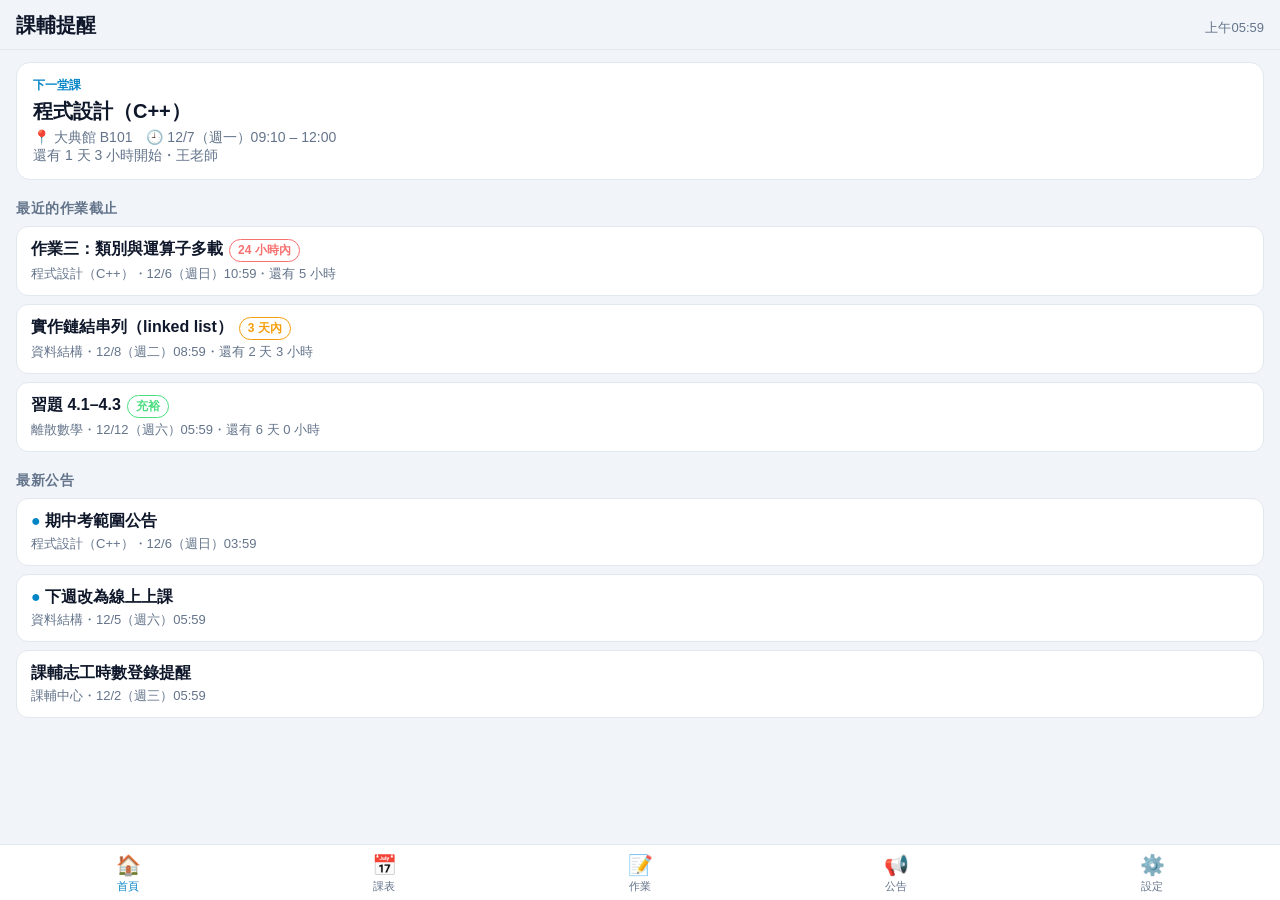
==== index.html @ 04479da1 "Add files via upload" ====
<!doctype html>
<html lang="zh-TW">
<head>
<meta charset="utf-8">
<meta name="viewport" content="width=device-width, initial-scale=1, viewport-fit=cover">
<title>課輔提醒</title>
<link rel="manifest" href="manifest.webmanifest">
<meta name="theme-color" content="#0f172a">
<meta name="apple-mobile-web-app-capable" content="yes">
<meta name="mobile-web-app-capable" content="yes">
<meta name="apple-mobile-web-app-status-bar-style" content="black-translucent">
<meta name="apple-mobile-web-app-title" content="課輔提醒">
<link rel="apple-touch-icon" href="icons/icon-192.png">
<link rel="stylesheet" href="style.css">
</head>
<body>
<header>
  <h1>課輔提醒</h1>
  <span id="clock" aria-live="off"></span>
</header>

<main>
  <section id="view-home" class="view active">
    <div class="card next-class" id="nextClass"></div>
    <h2>最近的作業截止</h2>
    <ul class="list" id="homeDeadlines"></ul>
    <h2>最新公告</h2>
    <ul class="list" id="homeNotices"></ul>
  </section>

  <section id="view-schedule" class="view">
    <h2>本週課表</h2>
    <div id="schedule"></div>
  </section>

  <section id="view-tasks" class="view">
    <h2>作業</h2>
    <ul class="list" id="tasks"></ul>
  </section>

  <section id="view-notices" class="view">
    <h2>公告</h2>
    <ul class="list" id="notices"></ul>
  </section>

  <section id="view-settings" class="view">
    <h2>通知設定</h2>
    <div class="card">
      <p id="notifStatus" class="muted"></p>
      <button id="btnNotif" class="btn">開啟通知</button>
      <button id="btnTest" class="btn secondary">傳送測試通知</button>
    </div>
    <h2>作業提前提醒</h2>
    <div class="card">
      <label class="row"><input type="checkbox" data-lead="1440" checked> 截止前 1 天</label>
      <label class="row"><input type="checkbox" data-lead="180" checked> 截止前 3 小時</label>
      <label class="row"><input type="checkbox" data-lead="60"> 截止前 1 小時</label>
      <label class="row">上課前提醒（分鐘）
        <input type="number" id="classLead" min="5" max="120" value="30">
      </label>
    </div>
    <h2>資料來源</h2>
    <div class="card">
      <p class="muted">目前使用示範資料。串接後端後，會由後端定時從課輔系統取得最新資料。</p>
      <p class="muted" id="dataSource"></p>
    </div>
    <div class="card hint" id="iosHint" hidden>
      iPhone 提示：請先點 Safari 的「分享」→「加入主畫面」，從主畫面圖示開啟後才能收到通知（需要 iOS 16.4 以上）。
    </div>
  </section>
</main>

<nav>
  <button data-view="home" class="active"><span>🏠</span>首頁</button>
  <button data-view="schedule"><span>📅</span>課表</button>
  <button data-view="tasks"><span>📝</span>作業</button>
  <button data-view="notices"><span>📢</span>公告</button>
  <button data-view="settings"><span>⚙️</span>設定</button>
</nav>

<script src="data.js"></script>
<script src="app.js"></script>
</body>
</html>
---- style.css ----
:root{
  --bg:#0f172a; --card:#1e293b; --line:#334155; --text:#f1f5f9; --muted:#94a3b8;
  --accent:#38bdf8; --warn:#f59e0b; --danger:#f87171; --ok:#4ade80;
}
@media (prefers-color-scheme: light){
  :root{ --bg:#f1f5f9; --card:#ffffff; --line:#e2e8f0; --text:#0f172a; --muted:#64748b; --accent:#0284c7; }
}
*{box-sizing:border-box;-webkit-tap-highlight-color:transparent}
html,body{margin:0;background:var(--bg);color:var(--text);
  font-family:-apple-system,BlinkMacSystemFont,"PingFang TC","Noto Sans TC",sans-serif;}
header{position:sticky;top:0;z-index:5;display:flex;justify-content:space-between;align-items:baseline;
  padding:calc(env(safe-area-inset-top) + 12px) 16px 10px;background:var(--bg);border-bottom:1px solid var(--line)}
h1{font-size:20px;margin:0}
#clock{font-size:13px;color:var(--muted)}
main{padding:12px 16px calc(84px + env(safe-area-inset-bottom))}
h2{font-size:14px;color:var(--muted);margin:20px 0 8px;font-weight:600;letter-spacing:.04em}
.view{display:none}.view.active{display:block}
.card{background:var(--card);border:1px solid var(--line);border-radius:14px;padding:14px 16px;margin-bottom:10px}
.next-class .label{font-size:12px;color:var(--accent);font-weight:600}
.next-class .name{font-size:20px;font-weight:700;margin:4px 0}
.next-class .meta{color:var(--muted);font-size:14px}
.list{list-style:none;margin:0;padding:0}
.list li{background:var(--card);border:1px solid var(--line);border-radius:12px;padding:12px 14px;margin-bottom:8px}
.list .title{font-weight:600}
.list .sub{font-size:13px;color:var(--muted);margin-top:3px}
.tag{display:inline-block;font-size:12px;padding:2px 8px;border-radius:999px;margin-left:6px;border:1px solid currentColor}
.tag.urgent{color:var(--danger)}.tag.soon{color:var(--warn)}.tag.ok{color:var(--ok)}.tag.done{color:var(--muted)}
.day{margin-bottom:12px}
.day h3{font-size:15px;margin:0 0 6px}
.day.today h3{color:var(--accent)}
.slot{display:flex;gap:10px;background:var(--card);border:1px solid var(--line);border-radius:12px;padding:10px 12px;margin-bottom:6px}
.slot .time{min-width:84px;font-size:13px;color:var(--muted)}
.slot .room{font-size:13px;color:var(--muted)}
.notice.unread .title::before{content:"● ";color:var(--accent)}
.row{display:flex;justify-content:space-between;align-items:center;padding:8px 0;border-bottom:1px solid var(--line)}
.row:last-child{border-bottom:none}
.row input[type=number]{width:70px;padding:6px;border-radius:8px;border:1px solid var(--line);background:var(--bg);color:var(--text)}
.btn{appearance:none;border:0;background:var(--accent);color:#04202e;font-weight:700;border-radius:10px;
  padding:10px 16px;margin:6px 8px 0 0;font-size:15px}
.btn.secondary{background:transparent;color:var(--accent);border:1px solid var(--accent)}
.muted{color:var(--muted);font-size:14px;margin:0 0 6px}
.hint{border-color:var(--warn);font-size:14px}
nav{position:fixed;left:0;right:0;bottom:0;display:flex;background:var(--card);border-top:1px solid var(--line);
  padding-bottom:env(safe-area-inset-bottom)}
nav button{flex:1;background:none;border:0;color:var(--muted);padding:8px 0 6px;font-size:11px;display:flex;flex-direction:column;align-items:center;gap:2px}
nav button span{font-size:20px}
nav button.active{color:var(--accent)}
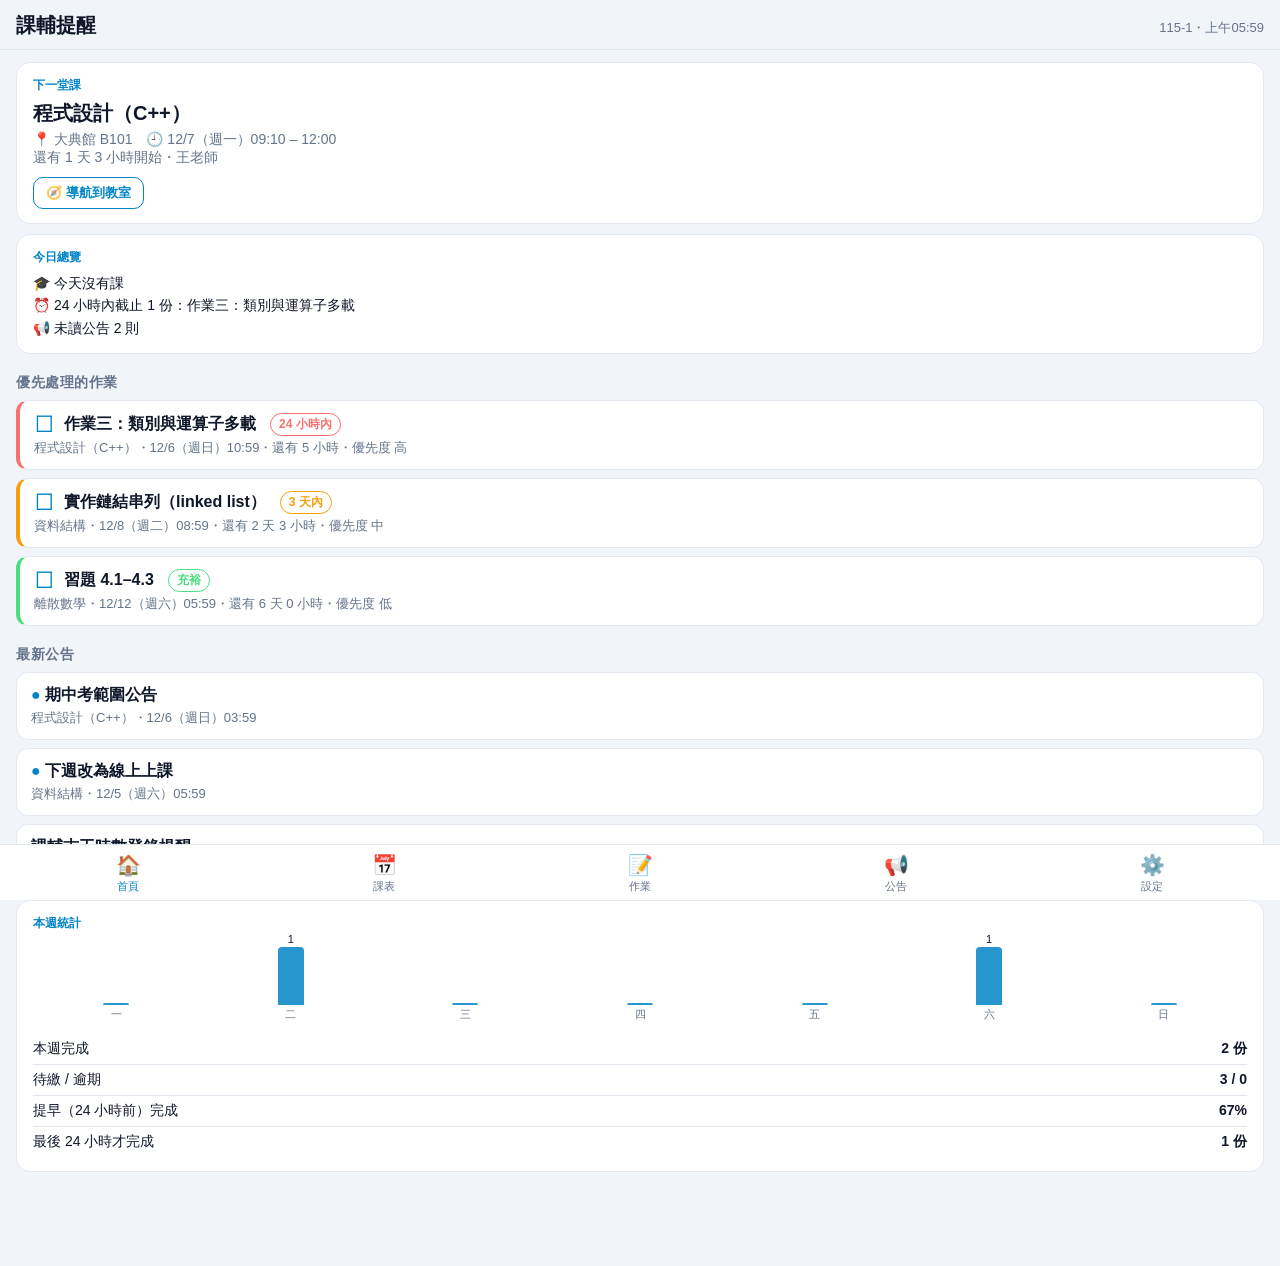
==== commit d336a0d0: "Add files via upload" ====
--- a/index.html
+++ b/index.html
@@ -22,10 +22,12 @@
 <main>
   <section id="view-home" class="view active">
     <div class="card next-class" id="nextClass"></div>
-    <h2>最近的作業截止</h2>
+    <div class="card" id="brief"></div>
+    <h2>優先處理的作業</h2>
     <ul class="list" id="homeDeadlines"></ul>
     <h2>最新公告</h2>
     <ul class="list" id="homeNotices"></ul>
+    <div class="card" id="stats"></div>
   </section>
 
   <section id="view-schedule" class="view">
@@ -35,6 +37,10 @@
 
   <section id="view-tasks" class="view">
     <h2>作業</h2>
+    <div class="seg" id="sortSeg">
+      <button data-sort="prio">依優先度</button>
+      <button data-sort="time">依截止時間</button>
+    </div>
     <ul class="list" id="tasks"></ul>
   </section>
 
@@ -59,10 +65,29 @@
         <input type="number" id="classLead" min="5" max="120" value="30">
       </label>
     </div>
+    <h2>每日總覽</h2>
+    <div class="card">
+      <label class="row"><span>每天早上推送今日課程與截止作業</span><input type="checkbox" id="briefOn" checked></label>
+      <label class="row">推送時間
+        <input type="time" id="briefTime" value="07:30">
+      </label>
+      <button id="btnBrief" class="btn secondary">傳送今日總覽範例</button>
+    </div>
+    <h2>學期</h2>
+    <div class="card">
+      <label class="row">顯示學期
+        <select id="semesterSel"></select>
+      </label>
+      <p class="muted">預設自動使用目前學期，舊學期的課表、作業與公告不會顯示，也不會發提醒。</p>
+    </div>
     <h2>資料來源</h2>
     <div class="card">
       <p class="muted">目前使用示範資料。串接後端後，會由後端定時從課輔系統取得最新資料。</p>
       <p class="muted" id="dataSource"></p>
+    </div>
+    <div class="card">
+      <p class="muted">完成、進度、重要標記與備註只存在這支手機上。</p>
+      <button id="btnReset" class="btn secondary">重設本機資料</button>
     </div>
     <div class="card hint" id="iosHint" hidden>
       iPhone 提示：請先點 Safari 的「分享」→「加入主畫面」，從主畫面圖示開啟後才能收到通知（需要 iOS 16.4 以上）。
--- a/style.css
+++ b/style.css
@@ -45,3 +45,36 @@
 nav button{flex:1;background:none;border:0;color:var(--muted);padding:8px 0 6px;font-size:11px;display:flex;flex-direction:column;align-items:center;gap:2px}
 nav button span{font-size:20px}
 nav button.active{color:var(--accent)}
+.row select{padding:6px;border-radius:8px;border:1px solid var(--line);background:var(--bg);color:var(--text);max-width:55%}
+
+.btn.small{padding:6px 12px;font-size:13px;margin-top:10px;display:inline-block;text-decoration:none}
+.label{font-size:12px;color:var(--accent);font-weight:600;margin-bottom:6px}
+.brief-line{font-size:14px;line-height:1.6}
+.seg{display:flex;gap:6px;margin-bottom:10px}
+.seg button{flex:1;padding:8px;border-radius:10px;border:1px solid var(--line);background:var(--card);color:var(--muted);font-size:14px}
+.seg button.on{color:var(--accent);border-color:var(--accent);font-weight:600}
+.task{border-left:4px solid var(--line)!important}
+.task.lv-high{border-left-color:var(--danger)!important}
+.task.lv-mid{border-left-color:var(--warn)!important}
+.task.lv-low{border-left-color:var(--ok)!important}
+.task.lv-done{opacity:.6}
+.task.flash{animation:flash 1.6s ease 2}
+@keyframes flash{50%{background:var(--line)}}
+.task .title{display:flex;align-items:center;gap:8px;flex-wrap:wrap}
+.chk{appearance:none;background:none;border:0;font-size:22px;color:var(--accent);padding:0;line-height:1}
+.chk:disabled{color:var(--muted)}
+.bar{height:6px;border-radius:999px;background:var(--line);margin-top:10px;overflow:hidden}
+.bar i{display:block;height:100%;background:var(--accent);transition:width .25s}
+.chips{display:flex;flex-wrap:wrap;gap:6px;margin-top:8px}
+.chip{border:1px solid var(--line);background:none;color:var(--muted);border-radius:999px;padding:4px 10px;font-size:12px}
+.chip.on{color:var(--accent);border-color:var(--accent)}
+.actions{display:flex;flex-wrap:wrap;gap:8px;margin-top:8px}
+.actions button{background:none;border:1px solid var(--line);color:var(--text);border-radius:8px;padding:5px 10px;font-size:12px}
+.note{font-size:13px;margin-top:8px;color:var(--muted)}
+.chart{display:flex;align-items:flex-end;gap:8px;height:84px;margin:6px 0 12px}
+.chart .col{flex:1;display:flex;flex-direction:column;align-items:center;justify-content:flex-end;gap:2px;font-size:11px;color:var(--muted)}
+.chart .col i{width:100%;max-width:26px;background:var(--accent);border-radius:4px 4px 0 0;opacity:.85}
+.chart .col em{font-style:normal;color:var(--text);min-height:12px}
+.stat-row{display:flex;justify-content:space-between;padding:6px 0;border-bottom:1px solid var(--line);font-size:14px}
+.stat-row:last-child{border-bottom:none}
+.row input[type=time]{padding:6px;border-radius:8px;border:1px solid var(--line);background:var(--bg);color:var(--text)}
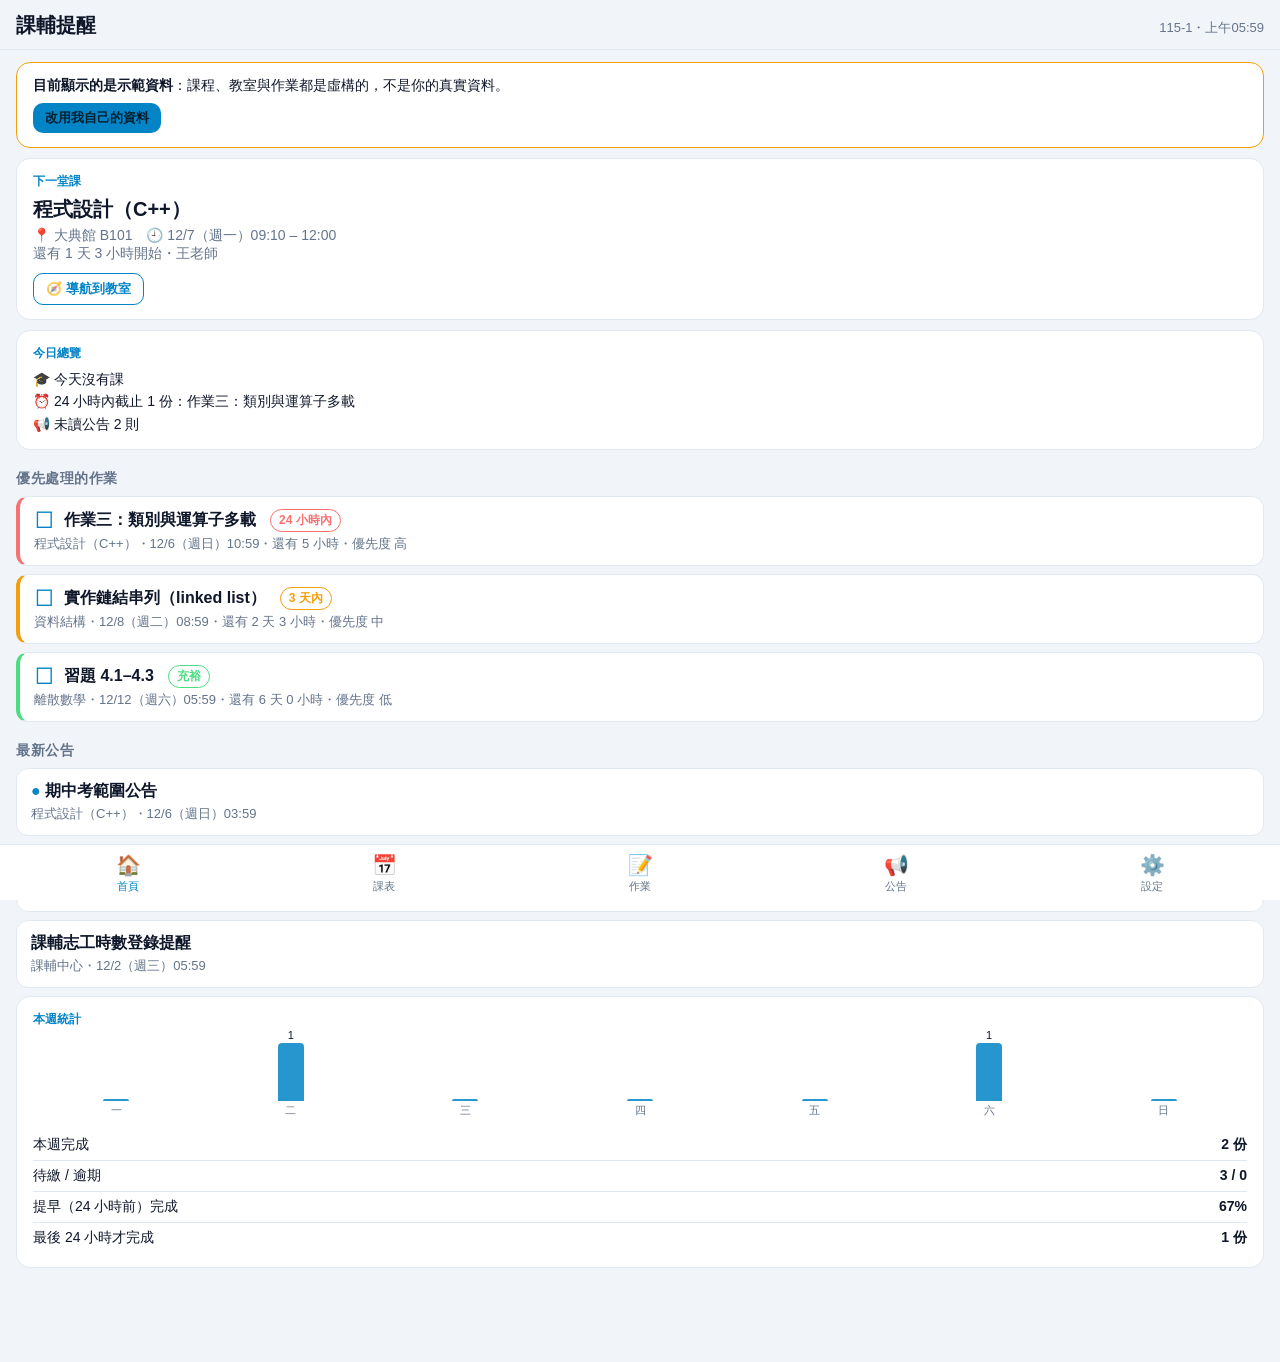
==== commit e65d4187: "Add files via upload" ====
--- a/index.html
+++ b/index.html
@@ -21,6 +21,10 @@
 
 <main>
   <section id="view-home" class="view active">
+    <div class="card hint" id="demoBanner" hidden>
+      <b>目前顯示的是示範資料</b>：課程、教室與作業都是虛構的，不是你的真實資料。
+      <div><button class="btn small" id="btnBannerMine">改用我自己的資料</button></div>
+    </div>
     <div class="card next-class" id="nextClass"></div>
     <div class="card" id="brief"></div>
     <h2>優先處理的作業</h2>
@@ -42,6 +46,45 @@
       <button data-sort="time">依截止時間</button>
     </div>
     <ul class="list" id="tasks"></ul>
+  </section>
+
+  <section id="view-mine" class="view">
+    <h2>我的資料</h2>
+    <p class="muted">在後端串接課輔系統之前，先自己輸入真實的課程與作業。資料只存在這支手機，不會上傳。新增的項目會自動歸入目前學期。</p>
+    <div class="card">
+      <label class="row"><span>顯示哪一份資料</span>
+        <select id="modeSel"><option value="mine">我的資料</option><option value="demo">示範資料（虛構）</option></select>
+      </label>
+    </div>
+    <h2>匯入資料</h2>
+    <div class="card form">
+      <p class="muted">匯入由 pccu_parser 產生的 JSON。會取代同學期的課表與公告；作業只新增、不覆蓋。</p>
+      <input type="file" id="importFile" accept=".json,application/json">
+      <textarea id="importText" rows="4" placeholder="或把 JSON 貼在這裡"></textarea>
+      <button class="btn" id="btnImport" type="button">匯入</button>
+    </div>
+    <h2>新增課程</h2>
+    <form class="card form" id="formCourse">
+      <input name="course" placeholder="課程名稱" required>
+      <select name="weekday">
+        <option value="1">週一</option><option value="2">週二</option><option value="3">週三</option>
+        <option value="4">週四</option><option value="5">週五</option><option value="6">週六</option>
+      </select>
+      <div class="two"><input name="start" type="time" required aria-label="上課時間"><input name="end" type="time" required aria-label="下課時間"></div>
+      <input name="room" placeholder="教室（例如：大典館 B101）" required>
+      <input name="teacher" placeholder="老師（選填）">
+      <button class="btn" type="submit">新增課程</button>
+    </form>
+    <h2>新增作業</h2>
+    <form class="card form" id="formTask">
+      <input name="course" placeholder="課程名稱" list="courseList" required>
+      <datalist id="courseList"></datalist>
+      <input name="title" placeholder="作業名稱" required>
+      <input name="due" type="datetime-local" required aria-label="截止時間">
+      <button class="btn" type="submit">新增作業</button>
+    </form>
+    <h2>已輸入的資料</h2>
+    <ul class="list" id="mineList"></ul>
   </section>
 
   <section id="view-notices" class="view">
@@ -82,8 +125,9 @@
     </div>
     <h2>資料來源</h2>
     <div class="card">
-      <p class="muted">目前使用示範資料。串接後端後，會由後端定時從課輔系統取得最新資料。</p>
       <p class="muted" id="dataSource"></p>
+      <p class="muted">尚未串接課輔系統。串接後端後，會由後端定時取得最新資料；在那之前可以手動輸入。</p>
+      <button class="btn secondary" id="btnMine">管理我的課程與作業</button>
     </div>
     <div class="card">
       <p class="muted">完成、進度、重要標記與備註只存在這支手機上。</p>
--- a/style.css
+++ b/style.css
@@ -78,3 +78,10 @@
 .stat-row{display:flex;justify-content:space-between;padding:6px 0;border-bottom:1px solid var(--line);font-size:14px}
 .stat-row:last-child{border-bottom:none}
 .row input[type=time]{padding:6px;border-radius:8px;border:1px solid var(--line);background:var(--bg);color:var(--text)}
+
+.form{display:flex;flex-direction:column;gap:10px}
+.form input,.form select{width:100%;padding:10px;border-radius:10px;border:1px solid var(--line);background:var(--bg);color:var(--text);font-size:16px}
+.form .two{display:flex;gap:10px}
+.form .btn{margin:0}
+#demoBanner .btn.small{margin-top:8px}
+.form textarea{width:100%;padding:10px;border-radius:10px;border:1px solid var(--line);background:var(--bg);color:var(--text);font-size:14px;font-family:ui-monospace,monospace}
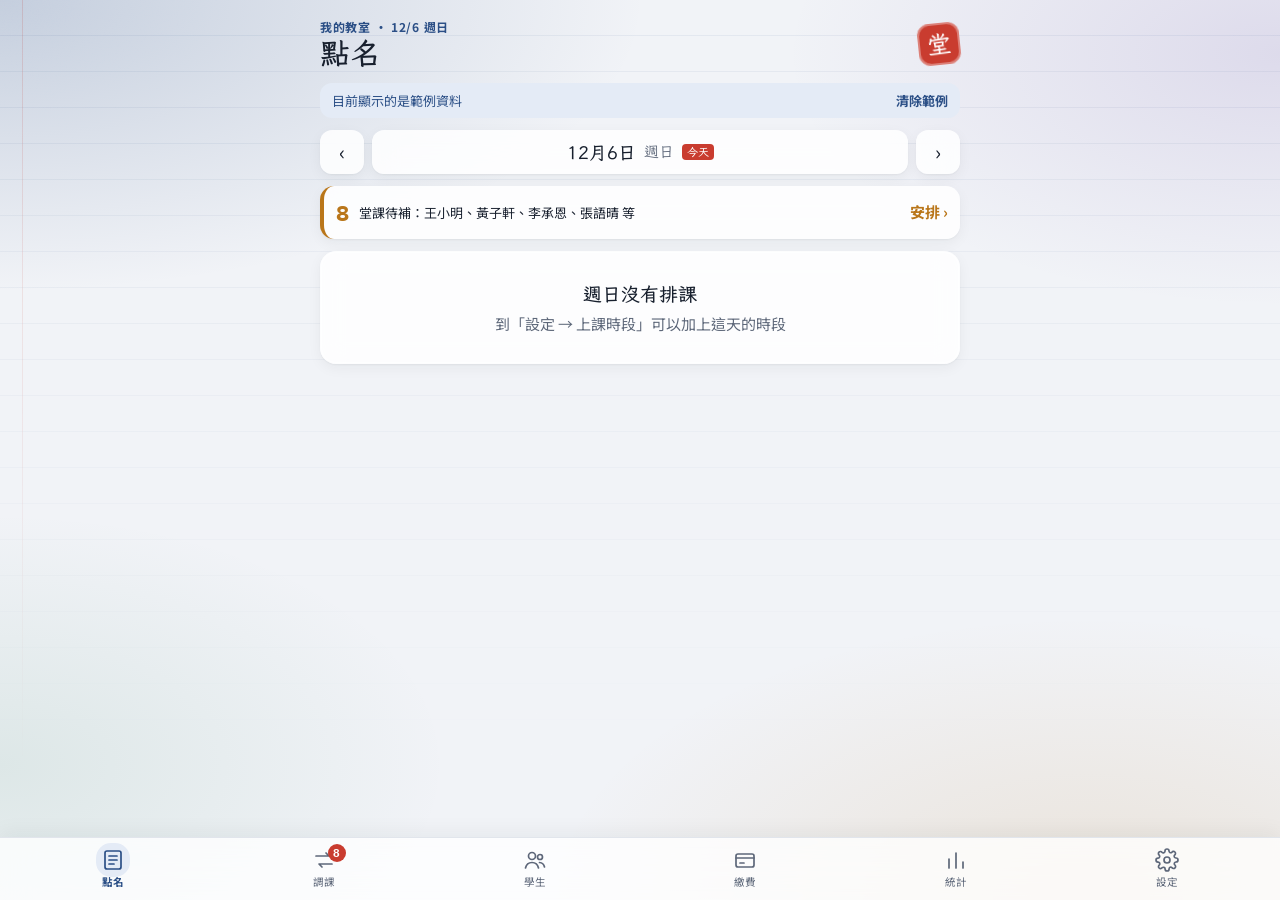
==== commit 405284cb: "Add files via upload" ====
--- a/index.html
+++ b/index.html
@@ -1,153 +1,1270 @@
 <!doctype html>
-<html lang="zh-TW">
-<head>
+<html lang="zh-Hant"><head>
 <meta charset="utf-8">
-<meta name="viewport" content="width=device-width, initial-scale=1, viewport-fit=cover">
-<title>課輔提醒</title>
-<link rel="manifest" href="manifest.webmanifest">
-<meta name="theme-color" content="#0f172a">
+<meta name="viewport" content="width=device-width,initial-scale=1,viewport-fit=cover">
 <meta name="apple-mobile-web-app-capable" content="yes">
 <meta name="mobile-web-app-capable" content="yes">
-<meta name="apple-mobile-web-app-status-bar-style" content="black-translucent">
-<meta name="apple-mobile-web-app-title" content="課輔提醒">
-<link rel="apple-touch-icon" href="icons/icon-192.png">
-<link rel="stylesheet" href="style.css">
-</head>
-<body>
-<header>
-  <h1>課輔提醒</h1>
-  <span id="clock" aria-live="off"></span>
-</header>
-
-<main>
-  <section id="view-home" class="view active">
-    <div class="card hint" id="demoBanner" hidden>
-      <b>目前顯示的是示範資料</b>：課程、教室與作業都是虛構的，不是你的真實資料。
-      <div><button class="btn small" id="btnBannerMine">改用我自己的資料</button></div>
-    </div>
-    <div class="card next-class" id="nextClass"></div>
-    <div class="card" id="brief"></div>
-    <h2>優先處理的作業</h2>
-    <ul class="list" id="homeDeadlines"></ul>
-    <h2>最新公告</h2>
-    <ul class="list" id="homeNotices"></ul>
-    <div class="card" id="stats"></div>
-  </section>
-
-  <section id="view-schedule" class="view">
-    <h2>本週課表</h2>
-    <div id="schedule"></div>
-  </section>
-
-  <section id="view-tasks" class="view">
-    <h2>作業</h2>
-    <div class="seg" id="sortSeg">
-      <button data-sort="prio">依優先度</button>
-      <button data-sort="time">依截止時間</button>
-    </div>
-    <ul class="list" id="tasks"></ul>
-  </section>
-
-  <section id="view-mine" class="view">
-    <h2>我的資料</h2>
-    <p class="muted">在後端串接課輔系統之前，先自己輸入真實的課程與作業。資料只存在這支手機，不會上傳。新增的項目會自動歸入目前學期。</p>
-    <div class="card">
-      <label class="row"><span>顯示哪一份資料</span>
-        <select id="modeSel"><option value="mine">我的資料</option><option value="demo">示範資料（虛構）</option></select>
-      </label>
-    </div>
-    <h2>匯入資料</h2>
-    <div class="card form">
-      <p class="muted">匯入由 pccu_parser 產生的 JSON。會取代同學期的課表與公告；作業只新增、不覆蓋。</p>
-      <input type="file" id="importFile" accept=".json,application/json">
-      <textarea id="importText" rows="4" placeholder="或把 JSON 貼在這裡"></textarea>
-      <button class="btn" id="btnImport" type="button">匯入</button>
-    </div>
-    <h2>新增課程</h2>
-    <form class="card form" id="formCourse">
-      <input name="course" placeholder="課程名稱" required>
-      <select name="weekday">
-        <option value="1">週一</option><option value="2">週二</option><option value="3">週三</option>
-        <option value="4">週四</option><option value="5">週五</option><option value="6">週六</option>
-      </select>
-      <div class="two"><input name="start" type="time" required aria-label="上課時間"><input name="end" type="time" required aria-label="下課時間"></div>
-      <input name="room" placeholder="教室（例如：大典館 B101）" required>
-      <input name="teacher" placeholder="老師（選填）">
-      <button class="btn" type="submit">新增課程</button>
-    </form>
-    <h2>新增作業</h2>
-    <form class="card form" id="formTask">
-      <input name="course" placeholder="課程名稱" list="courseList" required>
-      <datalist id="courseList"></datalist>
-      <input name="title" placeholder="作業名稱" required>
-      <input name="due" type="datetime-local" required aria-label="截止時間">
-      <button class="btn" type="submit">新增作業</button>
-    </form>
-    <h2>已輸入的資料</h2>
-    <ul class="list" id="mineList"></ul>
-  </section>
-
-  <section id="view-notices" class="view">
-    <h2>公告</h2>
-    <ul class="list" id="notices"></ul>
-  </section>
-
-  <section id="view-settings" class="view">
-    <h2>通知設定</h2>
-    <div class="card">
-      <p id="notifStatus" class="muted"></p>
-      <button id="btnNotif" class="btn">開啟通知</button>
-      <button id="btnTest" class="btn secondary">傳送測試通知</button>
-    </div>
-    <h2>作業提前提醒</h2>
-    <div class="card">
-      <label class="row"><input type="checkbox" data-lead="1440" checked> 截止前 1 天</label>
-      <label class="row"><input type="checkbox" data-lead="180" checked> 截止前 3 小時</label>
-      <label class="row"><input type="checkbox" data-lead="60"> 截止前 1 小時</label>
-      <label class="row">上課前提醒（分鐘）
-        <input type="number" id="classLead" min="5" max="120" value="30">
-      </label>
-    </div>
-    <h2>每日總覽</h2>
-    <div class="card">
-      <label class="row"><span>每天早上推送今日課程與截止作業</span><input type="checkbox" id="briefOn" checked></label>
-      <label class="row">推送時間
-        <input type="time" id="briefTime" value="07:30">
-      </label>
-      <button id="btnBrief" class="btn secondary">傳送今日總覽範例</button>
-    </div>
-    <h2>學期</h2>
-    <div class="card">
-      <label class="row">顯示學期
-        <select id="semesterSel"></select>
-      </label>
-      <p class="muted">預設自動使用目前學期，舊學期的課表、作業與公告不會顯示，也不會發提醒。</p>
-    </div>
-    <h2>資料來源</h2>
-    <div class="card">
-      <p class="muted" id="dataSource"></p>
-      <p class="muted">尚未串接課輔系統。串接後端後，會由後端定時取得最新資料；在那之前可以手動輸入。</p>
-      <button class="btn secondary" id="btnMine">管理我的課程與作業</button>
-    </div>
-    <div class="card">
-      <p class="muted">完成、進度、重要標記與備註只存在這支手機上。</p>
-      <button id="btnReset" class="btn secondary">重設本機資料</button>
-    </div>
-    <div class="card hint" id="iosHint" hidden>
-      iPhone 提示：請先點 Safari 的「分享」→「加入主畫面」，從主畫面圖示開啟後才能收到通知（需要 iOS 16.4 以上）。
-    </div>
-  </section>
-</main>
-
-<nav>
-  <button data-view="home" class="active"><span>🏠</span>首頁</button>
-  <button data-view="schedule"><span>📅</span>課表</button>
-  <button data-view="tasks"><span>📝</span>作業</button>
-  <button data-view="notices"><span>📢</span>公告</button>
-  <button data-view="settings"><span>⚙️</span>設定</button>
+<meta name="apple-mobile-web-app-status-bar-style" content="default">
+<meta name="apple-mobile-web-app-title" content="點名簿">
+<meta name="theme-color" content="#f4f6f9" media="(prefers-color-scheme: light)">
+<meta name="theme-color" content="#0e131b" media="(prefers-color-scheme: dark)">
+<link rel="manifest" href="manifest.webmanifest">
+<link rel="apple-touch-icon" href="icon-180.png">
+<link rel="icon" href="icon-192.png">
+<style>:root{padding-top:env(safe-area-inset-top,0px);padding-bottom:env(safe-area-inset-bottom,0px);color-scheme:light}body{margin:0;font:14px system-ui}img{max-width:100%}[hidden]{display:none!important}</style>
+</head><body>
+<title>堂數點名簿</title>
+<meta name="claude:viewport-fit-sides" content="cover">
+<link rel="preconnect" href="https://fonts.googleapis.com">
+<link rel="preconnect" href="https://fonts.gstatic.com" crossorigin>
+<link rel="stylesheet" href="https://fonts.googleapis.com/css2?family=LXGW+WenKai+TC:wght@400;700&family=Noto+Sans+TC:wght@400;500;700&family=IBM+Plex+Mono:wght@500;600&display=swap">
+<style>
+/* Layout: one-column phone ledger — sticky date header, roll rows with stamp buttons, fixed bottom tab bar */
+:root{
+  --paper:#f2f4f8; --card:#ffffff; --ink:#18202e; --ink-2:#5d6779; --line:#e1e5ec; --soft:#ebeef4;
+  --indigo:#2b4f86; --indigo-soft:#e4ebf6; --seal:#c93c2f; --amber:#b9761a; --green:#2a7d58; --violet:#6d52aa;
+  --shadow:0 1px 2px rgb(24 32 46 / .05),0 4px 14px rgb(24 32 46 / .05);
+  --f-display:"LXGW WenKai TC","Kaiti TC","STKaiti",serif;
+  --f-body:"Noto Sans TC","PingFang TC","Heiti TC",system-ui,sans-serif;
+  --f-num:"IBM Plex Mono",ui-monospace,"SF Mono",monospace;
+}
+@media (prefers-color-scheme: dark){:root:not([data-theme="light"]){
+  --paper:#0e131b; --card:#161d28; --ink:#e5e9f0; --ink-2:#97a2b3; --line:#263040; --soft:#1d2533;
+  --indigo:#86a8de; --indigo-soft:#1e2a3e; --seal:#e7594d; --amber:#e1a447; --green:#5cbf8d; --violet:#a98ee6; --shadow:0 1px 2px rgb(0 0 0 / .3); color-scheme:dark}}
+:root[data-theme="dark"]{
+  --paper:#0e131b; --card:#161d28; --ink:#e5e9f0; --ink-2:#97a2b3; --line:#263040; --soft:#1d2533;
+  --indigo:#86a8de; --indigo-soft:#1e2a3e; --seal:#e7594d; --amber:#e1a447; --green:#5cbf8d; --violet:#a98ee6; --shadow:0 1px 2px rgb(0 0 0 / .3); color-scheme:dark}
+
+*{box-sizing:border-box}
+body{background:var(--paper);color:var(--ink);font-family:var(--f-body);font-size:15px;line-height:1.5;
+  padding-left:max(16px,env(safe-area-inset-left,0px));padding-right:max(16px,env(safe-area-inset-right,0px));
+  padding-block:0 calc(88px + env(safe-area-inset-bottom,0px));-webkit-tap-highlight-color:transparent}
+body::before{content:"";position:fixed;inset:0 0 auto;height:env(safe-area-inset-top,0px);z-index:10;background:var(--paper)}
+.wrap{max-width:640px;margin:0 auto}
+button,input,select,textarea{font:inherit;color:inherit}
+button{cursor:pointer}
+:focus-visible{outline:2px solid var(--indigo);outline-offset:2px}
+.num{font-family:var(--f-num);font-variant-numeric:tabular-nums}
+
+header.top{position:sticky;top:env(safe-area-inset-top,0px);z-index:5;background:var(--paper);padding-block:14px 10px;display:flex;align-items:baseline;justify-content:space-between;gap:12px}
+header.top h1{font-family:var(--f-display);font-size:26px;margin:0;font-weight:700;letter-spacing:.02em}
+header.top .studio{font-size:12px;color:var(--ink-2);letter-spacing:.08em}
+
+.banner{background:var(--indigo-soft);color:var(--indigo);border-radius:10px;padding:8px 12px;font-size:13px;margin-bottom:12px;display:flex;justify-content:space-between;gap:8px;align-items:center}
+.banner button{background:none;border:0;color:var(--indigo);font-weight:700;padding:0;white-space:nowrap}
+
+.stack{display:flex;flex-direction:column;gap:12px}
+.card{background:var(--card);border:1px solid var(--line);border-radius:14px}
+.sec-title{font-family:var(--f-display);font-size:18px;margin:8px 0 0;font-weight:700}
+.muted{color:var(--ink-2);font-size:13px}
+.row{display:flex;gap:8px;align-items:center;flex-wrap:wrap}
+.spacer{flex:1}
+
+/* controls */
+.btn{border:1px solid var(--line);background:var(--card);border-radius:10px;padding:9px 14px;font-weight:500}
+.btn.primary{background:var(--indigo);border-color:var(--indigo);color:var(--card)}
+.btn.danger{color:var(--seal);border-color:color-mix(in srgb,var(--seal) 40%,var(--line))}
+.btn.block{width:100%}
+.btn.sm{padding:6px 10px;font-size:13px}
+.chips{display:flex;gap:6px;overflow-x:auto;padding-bottom:2px;scrollbar-width:none}
+.chip{border:1px solid var(--line);background:var(--card);border-radius:999px;padding:5px 12px;font-size:13px;white-space:nowrap}
+.chip.on{background:var(--ink);color:var(--paper);border-color:var(--ink)}
+.seg{display:inline-flex;background:var(--soft);border-radius:10px;padding:3px}
+.seg button{border:0;background:none;padding:6px 12px;border-radius:8px;font-size:13px;color:var(--ink-2)}
+.seg button.on{background:var(--card);color:var(--ink);font-weight:700;box-shadow:0 1px 2px rgb(0 0 0 / .12)}
+label.f{display:flex;flex-direction:column;gap:4px;font-size:13px;color:var(--ink-2)}
+label.f input,label.f select,label.f textarea,.inp{border:1px solid var(--line);background:var(--paper);border-radius:10px;padding:10px 12px;font-size:16px;color:var(--ink);width:100%}
+.grid2{display:grid;grid-template-columns:1fr 1fr;gap:10px}
+.check{display:flex;align-items:center;gap:8px;font-size:15px}
+.check input{width:20px;height:20px;accent-color:var(--indigo)}
+
+/* date bar */
+.datebar{display:flex;align-items:center;gap:8px}
+.datebar .nav{width:40px;height:40px;border-radius:10px;border:1px solid var(--line);background:var(--card);font-size:20px;line-height:1}
+.datebar .dlabel{flex:1;position:relative;background:var(--card);border:1px solid var(--line);border-radius:10px;height:40px;display:flex;align-items:center;justify-content:center;gap:8px;font-weight:700}
+.datebar .dlabel small{font-weight:400;color:var(--ink-2)}
+.datebar .dlabel input{position:absolute;inset:0;opacity:0;width:100%;height:100%}
+.today-tag{font-size:11px;background:var(--seal);color:var(--card);border-radius:4px;padding:0 5px;font-weight:700}
+
+.tally{display:grid;grid-template-columns:repeat(4,1fr);gap:0;padding:10px 4px}
+.tally div{text-align:center}
+.tally b{display:block;font-family:var(--f-num);font-size:20px}
+.tally span{font-size:12px;color:var(--ink-2)}
+
+/* roll rows */
+.roll{padding:2px 0}
+.roll-row{display:grid;grid-template-columns:minmax(0,1fr) auto;align-items:center;gap:8px;padding:10px 12px;border-top:1px solid var(--line)}
+.roll-row:first-child{border-top:0}
+.who{min-width:0}
+.who .nm{font-weight:700;font-size:16px;white-space:nowrap;overflow:hidden;text-overflow:ellipsis}
+.who .sub{font-size:12px;color:var(--ink-2);white-space:nowrap;overflow:hidden;text-overflow:ellipsis}
+.marks{display:flex;gap:5px}
+.mk{width:36px;height:36px;border-radius:50%;border:1.5px solid var(--line);background:var(--card);font-family:var(--f-display);font-size:16px;font-weight:700;color:var(--ink-2);transition:transform .12s}
+.mk:active{transform:scale(.9)}
+.mk.on{color:var(--card);border-color:transparent}
+.mk-present.on{background:var(--indigo);box-shadow:0 0 0 2px var(--card),0 0 0 3.5px var(--indigo)}
+.mk-leave.on{background:var(--amber)}
+.mk-absent.on{background:var(--seal)}
+.mk-extra.on{background:var(--violet)}
+.mk-makeup.on{background:var(--green)}
+@media (max-width:360px){.mk{width:33px;height:33px;font-size:15px}.marks{gap:4px}}
+
+.bal-ok{color:var(--green)} .bal-low{color:var(--amber)} .bal-neg{color:var(--seal)}
+.pill{display:inline-block;font-size:12px;border-radius:999px;padding:1px 9px;font-weight:700;white-space:nowrap}
+.pill.paid{background:color-mix(in srgb,var(--green) 15%,transparent);color:var(--green)}
+.pill.unpaid{background:color-mix(in srgb,var(--seal) 14%,transparent);color:var(--seal)}
+.pill.plan{background:var(--soft);color:var(--ink-2);font-weight:500}
+.st{display:inline-flex;width:22px;height:22px;border-radius:50%;align-items:center;justify-content:center;font-family:var(--f-display);font-size:13px;font-weight:700;color:var(--card)}
+.st-present{background:var(--indigo)} .st-leave{background:var(--amber)} .st-absent{background:var(--seal)} .st-extra{background:var(--violet)} .st-makeup{background:var(--green)}
+
+/* list items */
+.li{display:flex;align-items:center;gap:10px;padding:12px;border-top:1px solid var(--line);width:100%;background:none;border-left:0;border-right:0;border-bottom:0;text-align:left}
+.li:first-child{border-top:0}
+.li .main{flex:1;min-width:0}
+.li .t{font-weight:700;white-space:nowrap;overflow:hidden;text-overflow:ellipsis}
+.li .s{font-size:12px;color:var(--ink-2)}
+.li .r{text-align:right;flex-shrink:0}
+.big{font-family:var(--f-num);font-size:18px;font-weight:600}
+.unit{font-size:12px;color:var(--ink-2);margin-left:2px;font-family:var(--f-body)}
+
+.kpis{display:grid;grid-template-columns:repeat(3,1fr);gap:8px}
+.kpi{background:var(--card);border:1px solid var(--line);border-radius:12px;padding:10px 12px;min-width:0}
+.kpi span{font-size:12px;color:var(--ink-2);display:block}
+.kpi b{font-family:var(--f-num);font-size:17px;display:block;white-space:nowrap;overflow:hidden;text-overflow:ellipsis}
+@media (max-width:380px){.kpi b{font-size:15px}}
+
+.tbl-wrap{overflow-x:auto}
+table.tbl{width:100%;border-collapse:collapse;font-size:14px}
+.tbl th{font-size:12px;font-weight:500;color:var(--ink-2);text-align:center;padding:8px 6px;border-bottom:1px solid var(--line);white-space:nowrap}
+.tbl th:first-child,.tbl td:first-child{text-align:left;padding-left:12px}
+.tbl td{text-align:center;padding:9px 6px;border-bottom:1px solid var(--line);font-family:var(--f-num);font-variant-numeric:tabular-nums;white-space:nowrap}
+.tbl td:first-child{font-family:var(--f-body);font-weight:700}
+.tbl tr:last-child td{border-bottom:0}
+.leave-dates{font-size:12px;color:var(--ink-2);font-family:var(--f-num);padding:0 12px 10px;line-height:1.7}
+
+.chart{display:grid;grid-template-columns:repeat(6,1fr);gap:8px;align-items:end;height:150px;padding:16px 12px 8px}
+.bar{display:flex;flex-direction:column;align-items:center;justify-content:flex-end;height:100%;gap:4px;min-width:0}
+.bar i{display:block;width:100%;max-width:34px;background:var(--indigo);border-radius:6px 6px 2px 2px;min-height:2px}
+.bar.cur i{background:var(--seal)}
+.bar em{font-style:normal;font-size:11px;font-family:var(--f-num);color:var(--ink-2)}
+.bar span{font-size:12px;color:var(--ink-2)}
+
+.empty{padding:28px 16px;text-align:center;color:var(--ink-2)}
+.empty b{display:block;font-family:var(--f-display);font-size:18px;color:var(--ink);margin-bottom:4px}
+
+/* tab bar */
+nav.tabs{position:fixed;left:0;right:0;bottom:0;z-index:20;background:color-mix(in srgb,var(--card) 92%,transparent);backdrop-filter:blur(12px);-webkit-backdrop-filter:blur(12px);border-top:1px solid var(--line);
+  display:grid;grid-template-columns:repeat(6,1fr);padding-top:6px;padding-bottom:calc(6px + env(safe-area-inset-bottom,0px));padding-left:max(8px,env(safe-area-inset-left,0px));padding-right:max(8px,env(safe-area-inset-right,0px))}
+nav.tabs button{background:none;border:0;display:flex;flex-direction:column;align-items:center;gap:2px;font-size:11px;color:var(--ink-2);padding:4px 0}
+nav.tabs button svg{width:24px;height:24px;stroke:currentColor;fill:none;stroke-width:1.7;stroke-linecap:round;stroke-linejoin:round}
+nav.tabs button.on{color:var(--indigo);font-weight:700}
+
+/* sheet */
+.sheet{position:fixed;inset:0;z-index:40;background:rgb(0 0 0 / .4);display:flex;align-items:flex-end;justify-content:center}
+.sheet-panel{background:var(--card);width:100%;max-width:640px;max-height:88%;overflow-y:auto;border-radius:18px 18px 0 0;
+  padding-top:8px;padding-bottom:calc(20px + env(safe-area-inset-bottom,0px));padding-left:max(18px,env(safe-area-inset-left,0px));padding-right:max(18px,env(safe-area-inset-right,0px));animation:up .22s ease-out}
+.grab{width:40px;height:5px;border-radius:3px;background:var(--line);margin:0 auto 10px}
+.sheet h2{font-family:var(--f-display);font-size:22px;margin:0 0 12px}
+@keyframes up{from{transform:translateY(30px);opacity:.6}to{transform:none;opacity:1}}
+@media (prefers-reduced-motion:reduce){.sheet-panel{animation:none}.mk{transition:none}}
+.hint{background:var(--indigo-soft);color:var(--ink);border-radius:10px;padding:10px 12px;font-size:13px;line-height:1.6}
+.hint b{color:var(--indigo)}
+.toast{position:fixed;left:50%;bottom:calc(96px + env(safe-area-inset-bottom,0px));transform:translateX(-50%);background:var(--ink);color:var(--paper);padding:8px 16px;border-radius:999px;font-size:14px;z-index:60;white-space:nowrap}
+
+.tally.t3{grid-template-columns:repeat(3,1fr)}
+.mk2{min-width:52px;height:38px;border-radius:19px;border:1.5px solid var(--line);background:var(--card);font-family:var(--f-display);font-size:16px;font-weight:700;color:var(--ink-2);padding:0 12px;transition:transform .12s}
+.mk2:active{transform:scale(.92)}
+.mk2.yes.on{background:var(--indigo);border-color:var(--indigo);color:var(--card);box-shadow:0 0 0 2px var(--card),0 0 0 3.5px var(--indigo)}
+.mk2.no.on{background:var(--amber);border-color:var(--amber);color:var(--card)}
+.marks{gap:8px}
+.slot-row{display:grid;grid-template-columns:5.2em minmax(0,1fr) minmax(0,1fr) auto;gap:6px;align-items:center}
+.slot-row .inp{padding:9px 8px}
+@media (prefers-reduced-motion:reduce){.mk2{transition:none}}
+
+nav.tabs .ic{position:relative;display:block;width:24px;height:24px}
+.badge{position:absolute;top:-4px;right:-10px;min-width:18px;height:18px;border-radius:9px;background:var(--seal);color:var(--card);font-size:11px;font-family:var(--f-num);line-height:18px;text-align:center;padding:0 4px}
+.remind{display:flex;align-items:center;gap:10px;width:100%;text-align:left;border:1px solid color-mix(in srgb,var(--amber) 45%,var(--line));background:color-mix(in srgb,var(--amber) 10%,var(--card));border-radius:12px;padding:10px 12px}
+.remind b{font-family:var(--f-num);font-size:22px;color:var(--amber)}
+.remind span{flex:1;min-width:0;font-size:13px}
+.remind i{font-style:normal;font-weight:700;color:var(--amber);white-space:nowrap}
+.pill.mkp{background:color-mix(in srgb,var(--green) 15%,transparent);color:var(--green)}
+.opt{display:flex;justify-content:space-between;gap:10px;width:100%;padding:12px;border:1.5px solid var(--line);background:var(--card);border-radius:10px;text-align:left}
+.opt span:last-child{color:var(--ink-2);font-size:13px}
+.opt.on{border-color:var(--indigo);background:var(--indigo-soft)}
+.opt:disabled{opacity:.45}
+nav.tabs button{font-size:10.5px}
+
+.lv{display:inline-block;font-size:11px;font-weight:700;border-radius:5px;padding:0 6px;line-height:18px;vertical-align:1px;white-space:nowrap;font-family:var(--f-body)}
+.lv0{background:color-mix(in srgb,var(--amber) 16%,transparent);color:var(--amber)}
+.lv1{background:color-mix(in srgb,var(--green) 16%,transparent);color:var(--green)}
+.lv2{background:color-mix(in srgb,var(--indigo) 16%,transparent);color:var(--indigo)}
+.lv3{background:color-mix(in srgb,var(--violet) 16%,transparent);color:var(--violet)}
+.lv4{background:color-mix(in srgb,var(--seal) 14%,transparent);color:var(--seal)}
+.lv5{background:var(--soft);color:var(--ink-2)}
+.lv-grid{display:grid;grid-template-columns:repeat(auto-fit,minmax(130px,1fr));gap:8px}
+.lv-card{display:flex;align-items:baseline;gap:6px;background:var(--card);border:1.5px solid var(--line);border-radius:12px;padding:10px 12px;text-align:left}
+.lv-card b{font-size:22px;margin-left:auto}
+.lv-card small{color:var(--ink-2)}
+.lv-card.on{border-color:var(--indigo);background:var(--indigo-soft)}
+.confirm-bar{position:sticky;bottom:calc(68px + env(safe-area-inset-bottom,0px));z-index:4;display:flex;gap:8px;padding:8px;background:color-mix(in srgb,var(--paper) 90%,transparent);backdrop-filter:blur(8px);-webkit-backdrop-filter:blur(8px);border-radius:14px}
+.confirm-bar .btn{flex:1;padding:13px 10px;font-size:16px}
+.confirm-bar .btn.primary{flex:1.3;font-weight:700}
+.confirmed{display:flex;align-items:center;justify-content:space-between;gap:8px;background:color-mix(in srgb,var(--green) 12%,var(--card));color:var(--green);border-radius:12px;padding:10px 12px;font-weight:700}
+.roll.is-locked .mk2{opacity:.55}
+.roll.is-locked .mk2.on{opacity:1}
+.mk2:disabled{cursor:default}
+.ok-dot{font-style:normal;color:var(--green);font-weight:700;margin-right:3px}
+.chip.on .ok-dot{color:inherit}
+.dirty-dot{display:inline-block;width:7px;height:7px;border-radius:50%;background:var(--amber);margin-right:5px;vertical-align:1px}
+
+.cl-dot{font-style:normal;font-size:10px;background:var(--ink-2);color:var(--card);border-radius:4px;padding:0 3px;margin-right:4px}
+.credit-row{font-size:14px;background:var(--soft);border-radius:8px;padding:8px 10px}
+.report{display:flex;flex-direction:column;gap:12px;margin:12px 0}
+.rp-head{display:flex;justify-content:space-between;align-items:center;gap:12px}
+.rp-bal{text-align:center;background:var(--indigo-soft);border-radius:14px;padding:8px 14px}
+.rp-bal b{display:block;font-size:30px;line-height:1.1}
+.rp-bal span{font-size:12px;color:var(--ink-2)}
+.rp-sec{border-top:1px solid var(--line);padding-top:10px}
+.rp-sec h4{margin:0 0 6px;font-family:var(--f-display);font-size:16px}
+.rp-sec p{margin:4px 0}
+
+/* ---- polish ---- */
+body{background:linear-gradient(180deg,var(--indigo-soft) 0,var(--paper) 220px) no-repeat,var(--paper)}
+body::before{background:var(--indigo-soft)}
+header.top{background:transparent;padding-block:18px 12px;align-items:center;backdrop-filter:none}
+header.top>div{display:flex;flex-direction:column;gap:0}
+header.top h1{font-size:30px;line-height:1.15}
+header.top .studio{font-size:12px;letter-spacing:.06em;color:var(--indigo);font-weight:700}
+.seal-mark{width:42px;height:42px;border-radius:12px;background:var(--seal);color:var(--card);font-family:var(--f-display);font-size:24px;font-weight:700;display:grid;place-items:center;transform:rotate(-6deg);box-shadow:inset 0 0 0 2px color-mix(in srgb,var(--card) 35%,transparent)}
+.card{border-color:transparent;box-shadow:var(--shadow);border-radius:16px}
+.kpi{border-color:transparent;box-shadow:var(--shadow);border-radius:14px;padding:12px}
+.kpi span{font-size:11px;letter-spacing:.04em}
+.kpi b{font-size:19px;margin-top:2px}
+.sec-title{font-size:19px}
+.btn{border-radius:12px;font-weight:500;transition:transform .1s,background .15s}
+.btn:active{transform:scale(.97)}
+.btn.primary{box-shadow:0 2px 8px color-mix(in srgb,var(--indigo) 35%,transparent);font-weight:700}
+.chip{padding:7px 13px;box-shadow:var(--shadow);border-color:transparent}
+.chip.on{box-shadow:none}
+.datebar .nav,.datebar .dlabel{border-color:transparent;box-shadow:var(--shadow);height:44px;border-radius:12px}
+.datebar .nav{width:44px}
+.datebar .dlabel{font-family:var(--f-display);font-size:18px}
+.tally{padding:14px 4px}
+.tally b{font-size:24px}
+.av{flex-shrink:0;width:38px;height:38px;border-radius:50%;display:grid;place-items:center;font-family:var(--f-display);font-size:17px;font-weight:700;color:var(--card)}
+.av0{background:var(--amber)} .av1{background:var(--green)} .av2{background:var(--indigo)} .av3{background:var(--violet)} .av4{background:var(--seal)} .av5{background:var(--ink-2)}
+.roll-row{grid-template-columns:auto minmax(0,1fr) auto;gap:10px;padding:12px 14px;transition:background .2s}
+.roll-row.is-present{background:color-mix(in srgb,var(--indigo) 5%,transparent)}
+.roll-row.is-absent{background:color-mix(in srgb,var(--amber) 7%,transparent)}
+.mk2{height:40px;min-width:54px;border-radius:12px}
+.li{padding:12px 14px}
+.lv-card{border-color:transparent;box-shadow:var(--shadow);border-radius:14px;padding:12px 14px}
+.lv-card.on{box-shadow:0 0 0 2px var(--indigo)}
+.remind{border:0;box-shadow:var(--shadow);border-left:4px solid var(--amber);border-radius:14px}
+.confirm-bar{box-shadow:0 6px 24px rgb(24 32 46 / .12);background:color-mix(in srgb,var(--card) 92%,transparent)}
+nav.tabs{border-top:0;box-shadow:0 -1px 0 var(--line),0 -6px 20px rgb(24 32 46 / .05)}
+nav.tabs button .ic,nav.tabs button>svg{transition:background .15s}
+nav.tabs button.on{color:var(--indigo)}
+nav.tabs button.on>svg,nav.tabs button.on .ic{background:var(--indigo-soft);border-radius:10px;box-shadow:0 0 0 5px var(--indigo-soft)}
+.sheet-panel{border-radius:22px 22px 0 0}
+.empty b{font-size:19px}
+.inp,label.f input,label.f select,label.f textarea{border-radius:12px;background:var(--soft);border-color:transparent}
+.inp:focus,label.f input:focus,label.f select:focus{outline:2px solid var(--indigo);outline-offset:0;background:var(--card)}
+.banner{border-radius:12px}
+.rp-bal{border-radius:16px}
+@media (prefers-reduced-motion:reduce){.btn,.roll-row{transition:none}}
+
+.te-card{display:flex;align-items:center;gap:12px;width:100%;text-align:left;border:0;border-radius:16px;padding:14px 16px;background:var(--indigo);color:var(--card);box-shadow:0 4px 14px color-mix(in srgb,var(--indigo) 30%,transparent)}
+.te-card div{flex:1;min-width:0;display:flex;flex-direction:column;gap:2px}
+.te-card b{font-family:var(--f-display);font-size:18px}
+.te-card span{font-size:13px;opacity:.88}
+.te-card i{font-style:normal;font-weight:700;white-space:nowrap}
+.remind.te{border-left-color:var(--indigo)}
+.remind.te b,.remind.te i{color:var(--indigo)}
+.te-row{align-items:flex-start}
+.te-row .r .btn{margin-top:4px}
+
+/* ---- texture & feedback ---- */
+:root{--glass:color-mix(in srgb,var(--card) 84%,transparent);--grain:.07;--rule:color-mix(in srgb,var(--indigo) 7%,transparent)}
+@media (prefers-color-scheme: dark){:root:not([data-theme="light"]){--glass:color-mix(in srgb,var(--card) 80%,transparent);--grain:.09;--rule:color-mix(in srgb,var(--indigo) 9%,transparent)}}
+:root[data-theme="dark"]{--glass:color-mix(in srgb,var(--card) 80%,transparent);--grain:.09;--rule:color-mix(in srgb,var(--indigo) 9%,transparent)}
+body{background:var(--paper)}
+body::before{background:color-mix(in srgb,var(--paper) 70%,transparent);backdrop-filter:blur(14px);-webkit-backdrop-filter:blur(14px)}
+.bg{position:fixed;inset:0;z-index:-1;pointer-events:none;overflow:hidden;background:
+  radial-gradient(70% 45% at 0% 0%,color-mix(in srgb,var(--indigo) 22%,transparent),transparent 72%),
+  radial-gradient(55% 40% at 100% 6%,color-mix(in srgb,var(--violet) 15%,transparent),transparent 70%),
+  radial-gradient(60% 45% at 85% 100%,color-mix(in srgb,var(--amber) 13%,transparent),transparent 70%),
+  radial-gradient(50% 40% at 0% 85%,color-mix(in srgb,var(--green) 10%,transparent),transparent 70%),var(--paper)}
+.bg::before{content:"";position:absolute;inset:0;background:repeating-linear-gradient(180deg,transparent 0 35px,var(--rule) 35px 36px),linear-gradient(90deg,transparent 0 calc(max(16px,env(safe-area-inset-left,0px)) + 6px),color-mix(in srgb,var(--seal) 16%,transparent) 0 calc(max(16px,env(safe-area-inset-left,0px)) + 7px),transparent 0);
+  -webkit-mask:linear-gradient(180deg,#000 0,rgb(0 0 0 / .55) 40%,transparent 85%);mask:linear-gradient(180deg,#000 0,rgb(0 0 0 / .55) 40%,transparent 85%)}
+.bg::after{content:"";position:absolute;inset:-50%;background-image:url("data:image/svg+xml,%3Csvg xmlns='http://www.w3.org/2000/svg' width='180' height='180'%3E%3Cfilter id='n'%3E%3CfeTurbulence type='fractalNoise' baseFrequency='.85' numOctaves='3' stitchTiles='stitch'/%3E%3CfeColorMatrix values='0 0 0 0 0  0 0 0 0 0  0 0 0 0 0  0 0 0 .55 0'/%3E%3C/filter%3E%3Crect width='100%25' height='100%25' filter='url(%23n)'/%3E%3C/svg%3E");background-size:180px;opacity:var(--grain);mix-blend-mode:overlay}
+.card,.kpi,.chip,.lv-card,.datebar .nav,.datebar .dlabel,.remind{background:var(--glass);backdrop-filter:blur(12px) saturate(1.2);-webkit-backdrop-filter:blur(12px) saturate(1.2)}
+.card,.kpi,.lv-card{box-shadow:0 0 0 1px color-mix(in srgb,var(--card) 60%,transparent) inset,var(--shadow)}
+.chip.on{background:var(--ink)}
+.lv-card.on{background:var(--indigo-soft)}
+nav.tabs{background:color-mix(in srgb,var(--card) 78%,transparent);backdrop-filter:blur(18px) saturate(1.4);-webkit-backdrop-filter:blur(18px) saturate(1.4)}
+.sheet{background:rgb(10 16 28 / .38);backdrop-filter:blur(3px);-webkit-backdrop-filter:blur(3px)}
+.sheet-panel{background:var(--card)}
+/* press */
+.has-rip{position:relative;overflow:hidden}
+.rip{position:absolute;border-radius:50%;background:currentColor;opacity:.16;transform:scale(0);animation:rip .55s ease-out forwards;pointer-events:none}
+@keyframes rip{to{transform:scale(1);opacity:0}}
+.btn,.chip,.li,.opt,.lv-card,.remind,.te-card,nav.tabs button,.datebar .nav{transition:transform .12s cubic-bezier(.3,.7,.4,1.5),background .2s,box-shadow .2s;-webkit-user-select:none;user-select:none;touch-action:manipulation}
+.btn:active,.chip:active,.opt:active,.lv-card:active,.remind:active,.te-card:active,.datebar .nav:active{transform:scale(.95)}
+.li:active{transform:scale(.985)}
+nav.tabs button:active{transform:scale(.88)}
+.mk2{transition:transform .14s cubic-bezier(.3,.7,.4,1.6),background .18s,color .18s,box-shadow .18s;touch-action:manipulation}
+.mk2:active{transform:scale(.86)}
+.mk2.pop{animation:pop .42s cubic-bezier(.2,.9,.3,1.4)}
+@keyframes pop{0%{transform:scale(.7)}55%{transform:scale(1.18)}100%{transform:scale(1)}}
+.mk2.yes.pop::after,.mk2.no.pop::after{content:"";position:absolute;inset:-4px;border-radius:15px;border:2px solid currentColor;animation:ring .5s ease-out forwards;pointer-events:none}
+.mk2{position:relative}
+.mk2.yes.pop::after{border-color:var(--indigo)}.mk2.no.pop::after{border-color:var(--amber)}
+@keyframes ring{from{opacity:.8;transform:scale(.9)}to{opacity:0;transform:scale(1.35)}}
+.stamp{position:fixed;inset:0;z-index:80;display:grid;place-items:center;pointer-events:none}
+.stamp span{font-family:var(--f-display);font-size:40px;font-weight:700;color:var(--seal);border:4px solid var(--seal);border-radius:16px;padding:10px 22px;background:color-mix(in srgb,var(--card) 70%,transparent);
+  box-shadow:inset 0 0 0 3px color-mix(in srgb,var(--card) 60%,transparent);letter-spacing:.12em;animation:stamp 1.15s cubic-bezier(.2,.9,.25,1) forwards}
+@keyframes stamp{0%{opacity:0;transform:scale(2.4) rotate(-4deg)}22%{opacity:1;transform:scale(.94) rotate(-10deg)}32%{transform:scale(1.03) rotate(-10deg)}75%{opacity:1;transform:scale(1) rotate(-10deg)}100%{opacity:0;transform:scale(1) rotate(-10deg)}}
+.toast{animation:toast .25s ease-out;box-shadow:0 8px 24px rgb(0 0 0 / .2)}
+@keyframes toast{from{opacity:0;transform:translate(-50%,8px)}to{opacity:1;transform:translate(-50%,0)}}
+.roll-row{transition:background .25s}
+@media (prefers-reduced-motion:reduce){.mk2.pop,.toast,.rip{animation:none}.btn,.chip,.li,.mk2,.opt,nav.tabs button{transition:none}}
+</style>
+
+<div class="bg" aria-hidden="true"></div>
+<div class="wrap">
+  <header class="top"><div><span class="studio" id="studio"></span><h1 id="title">點名</h1></div><span class="seal-mark" aria-hidden="true">堂</span></header>
+  <main id="main"></main>
+</div>
+<nav class="tabs" id="tabs">
+  <button data-tab="roll"><svg viewBox="0 0 24 24"><rect x="4" y="3" width="16" height="18" rx="2"/><path d="M8 8h8M8 12h8M8 16h5"/></svg>點名</button>
+  <button data-tab="makeup"><span class="ic"><svg viewBox="0 0 24 24"><path d="M4 8h13l-3-3M20 16H7l3 3"/></svg><b class="badge" id="mk-badge" hidden>0</b></span>調課</button>
+  <button data-tab="students"><svg viewBox="0 0 24 24"><circle cx="9" cy="8" r="3.5"/><path d="M2.5 20c.8-3.6 3.4-5.5 6.5-5.5s5.7 1.9 6.5 5.5"/><circle cx="17" cy="9" r="2.5"/><path d="M16.5 14.5c2.6.2 4.4 1.9 5 4.5"/></svg>學生</button>
+  <button data-tab="pay"><svg viewBox="0 0 24 24"><rect x="3" y="6" width="18" height="13" rx="2"/><path d="M3 10h18M7 15h4"/></svg>繳費</button>
+  <button data-tab="stats"><svg viewBox="0 0 24 24"><path d="M5 20V11M12 20V5M19 20v-6"/></svg>統計</button>
+  <button data-tab="settings"><svg viewBox="0 0 24 24"><circle cx="12" cy="12" r="3"/><path d="M19.4 15a1.7 1.7 0 0 0 .3 1.8l.1.1a2 2 0 1 1-2.8 2.8l-.1-.1a1.7 1.7 0 0 0-1.8-.3 1.7 1.7 0 0 0-1 1.5V21a2 2 0 1 1-4 0v-.1a1.7 1.7 0 0 0-1.1-1.5 1.7 1.7 0 0 0-1.8.3l-.1.1a2 2 0 1 1-2.8-2.8l.1-.1a1.7 1.7 0 0 0 .3-1.8 1.7 1.7 0 0 0-1.5-1H3a2 2 0 1 1 0-4h.1a1.7 1.7 0 0 0 1.5-1.1 1.7 1.7 0 0 0-.3-1.8l-.1-.1a2 2 0 1 1 2.8-2.8l.1.1a1.7 1.7 0 0 0 1.8.3H9a1.7 1.7 0 0 0 1-1.5V3a2 2 0 1 1 4 0v.1a1.7 1.7 0 0 0 1 1.5 1.7 1.7 0 0 0 1.8-.3l.1-.1a2 2 0 1 1 2.8 2.8l-.1.1a1.7 1.7 0 0 0-.3 1.8V9a1.7 1.7 0 0 0 1.5 1H21a2 2 0 1 1 0 4h-.1a1.7 1.7 0 0 0-1.5 1z"/></svg>設定</button>
 </nav>
-
-<script src="data.js"></script>
-<script src="app.js"></script>
-</body>
-</html>
+<div class="sheet" id="sheet" hidden><div class="sheet-panel"><div class="grab"></div><div id="sheet-body"></div></div></div>
+<div class="toast" id="toast" hidden></div>
+
+<script>
+(function(){
+"use strict";
+const $=s=>document.querySelector(s);
+const uid=()=>Math.random().toString(36).slice(2,10);
+const esc=s=>String(s??'').replace(/[&<>"']/g,c=>({'&':'&amp;','<':'&lt;','>':'&gt;','"':'&quot;',"'":'&#39;'}[c]));
+const pad=n=>String(n).padStart(2,'0');
+const fmt=d=>d.getFullYear()+'-'+pad(d.getMonth()+1)+'-'+pad(d.getDate());
+const parse=s=>{const[y,m,d]=s.split('-').map(Number);return new Date(y,m-1,d)};
+const today=()=>fmt(new Date());
+const addDays=(s,n)=>{const d=parse(s);d.setDate(d.getDate()+n);return fmt(d)};
+const WD='日一二三四五六';
+const wd=s=>parse(s).getDay();
+const md=s=>{const d=parse(s);return (d.getMonth()+1)+'/'+d.getDate()};
+const mdw=s=>{const d=parse(s);return (d.getMonth()+1)+'月'+d.getDate()+'日'};
+const mdwk=s=>md(s)+'（'+WD[wd(s)]+'）';
+const money=n=>'NT$'+Math.round(n).toLocaleString('en-US');
+const termEnd=(start,weeks)=>addDays(start,weeks*7-1);
+
+/* ---------- storage ---------- */
+const KEY='rollbook.v3';
+function load(){try{const t=localStorage.getItem(KEY);return t?JSON.parse(t):null}catch(e){return null}}
+function save(){try{localStorage.setItem(KEY,JSON.stringify(S))}catch(e){}}
+let S;
+
+/* ---------- 時段 ---------- */
+const slot=id=>S.slots.find(x=>x.id===id);
+const stu=id=>S.students.find(s=>s.id===id);
+const slotText=sl=>sl?`週${WD[sl.wd]} ${sl.start}`:'未排時段';
+const slotFull=sl=>{if(!sl)return '未排時段';const l=(S.levels||[]).find(x=>x.id===sl.level);return `週${WD[sl.wd]} ${sl.start}–${sl.end}${l?' '+l.name:''}${sl.name?' '+sl.name:''}`};
+const isClosed=(d,sid)=>(S.closures||[]).some(c=>c.date===d&&(!c.slotId||c.slotId===sid));
+const closureOf=(d,sid)=>(S.closures||[]).find(c=>c.date===d&&(!c.slotId||c.slotId===sid));
+const slotsSorted=()=>S.slots.slice().sort((x,y)=>((x.wd+6)%7)-((y.wd+6)%7)||x.start.localeCompare(y.start));
+// 學生在某天的固定時段（依調整生效日）
+function slotOn(s,date){let cur=null;for(const h of s.slotHist||[])if(h.from<=date&&(!cur||h.from>=cur.from))cur=h;return cur?cur.slotId:null}
+const curSlot=s=>slotOn(s,today())||((s.slotHist||[]).slice().sort((a,b)=>a.from.localeCompare(b.from)).pop()||{}).slotId;
+// 學生在區間內應上的固定課
+function sessions(s,from,to){
+  const out=[];for(let d=from;d<=to;d=addDays(d,1)){const id=slotOn(s,d),sl=id&&slot(id);if(sl&&sl.wd===wd(d)&&!isClosed(d,id))out.push({date:d,key:id})}
+  return out;
+}
+const regularOn=(date,key)=>isClosed(date,key)?[]:S.students.filter(s=>s.active&&slotOn(s,date)===key&&(slot(key)||{}).wd===wd(date));
+const rec=(sid,date,key)=>S.records.find(r=>r.sid===sid&&r.date===date&&r.key===key);
+const isRegular=(s,r)=>!r.mk&&slotOn(s,r.date)===r.key&&(slot(r.key)||{}).wd===wd(r.date);
+
+/* ---------- 班級類別 ---------- */
+const defaultLevels=()=>['塗鴉班','幼兒班','兒童班','進階班'].map((n,i)=>({id:uid(),name:n,tone:i}));
+const level=id=>(S.levels||[]).find(l=>l.id===id);
+const av=s=>{const l=level(s.level),n=s.name||'?',c=n.length>=3?n[1]:n.length===2?n[1]:n[0];return `<span class="av av${l?l.tone%6:5}" aria-hidden="true">${esc(c)}</span>`};
+const lvTag=s=>{const l=level(s.level);return l?`<span class="lv lv${l.tone%6}">${esc(l.name)}</span>`:''};
+
+/* ---------- 補課 ---------- */
+function mkStatus(m){if(m.type==='credit')return 'credited';const r=S.records.find(x=>x.mk===m.id);if(r)return r.status==='present'?'done':'failed';if(isClosed(m.date,m.slotId))return 'closed';return m.date<today()?'overdue':'scheduled'}
+const MK={scheduled:'已排定',overdue:'未點名',done:'已補',failed:'又沒來',credited:'折抵學費',closed:'遇到停課'};
+// 沒來、還沒安排（或補課又沒來）的課
+function pendingAbs(sid){
+  return S.records.filter(r=>r.status==='absent'&&!r.mk&&(!sid||r.sid===sid)&&stu(r.sid)&&stu(r.sid).active)
+   .filter(r=>!S.makeups.some(m=>m.absId===r.id&&mkStatus(m)!=='failed'))
+   .sort((a,b)=>a.date.localeCompare(b.date));
+}
+const upcomingMk=()=>S.makeups.filter(m=>['scheduled','overdue','closed'].includes(mkStatus(m))&&stu(m.sid)).sort((a,b)=>a.date.localeCompare(b.date)||(slot(a.slotId)||{start:''}).start.localeCompare((slot(b.slotId)||{start:''}).start));
+
+/* ---------- 堂數計算 ---------- */
+// 剩餘堂數 = 已購 − 有到的堂數（正課、補課、加課都算），沒來不扣
+function bal(sid,upTo,excl){
+  upTo=upTo||'9999-12-31';let c=0,u=0;
+  for(const p of S.purchases){if(p.sid!==sid||p.date>upTo)continue;if(excl&&p.termId===excl)continue;c+=+p.lessons}
+  for(const r of S.records)if(r.sid===sid&&r.date<=upTo&&r.status==='present')u++;
+  return c-u;
+}
+const termsSorted=()=>[...S.terms].sort((a,b)=>a.start.localeCompare(b.start));
+const tEnd=t=>termEnd(t.start,t.weeks);
+const termAt=d=>S.terms.find(t=>t.start<=d&&d<=tEnd(t));
+const termById=id=>S.terms.find(t=>t.id===id);
+function nextTerm(t){const ts=termsSorted();const i=ts.findIndex(x=>x.id===t.id);return i>=0?ts[i+1]:null}
+// 下一期的堂數用學生目前的時段計算
+function termLessons(s,t){const sl=slot(curSlot(s));if(!sl)return 0;let n=0;for(let d=t.start;d<=tEnd(t);d=addDays(d,1))if(wd(d)===sl.wd&&!isClosed(d,sl.id))n++;return n}
+function termStats(sid,t){
+  const s=stu(sid),end=tEnd(t),td=today();
+  const sch=sessions(s,t.start,end);
+  const c={total:sch.length,present:0,absent:0,makeup:0,extra:0,absentDates:[],makeupDates:[]};
+  for(const r of S.records){if(r.sid!==sid||r.date<t.start||r.date>end)continue;
+    if(r.mk){if(r.status==='present'){const m=S.makeups.find(x=>x.id===r.mk);if(m&&m.absId){c.makeup++;c.makeupDates.push(r.date)}else c.extra++}}
+    else if(isRegular(s,r)){if(r.status==='present')c.present++;else{c.absent++;c.absentDates.push(r.date)}}
+    else if(r.status==='present')c.extra++;}
+  c.remaining=sch.filter(x=>x.date>=td&&!rec(sid,x.date,x.key)).length;
+  c.absentDates.sort();c.makeupDates.sort();
+  return c;
+}
+function carryInto(sid,T){
+  const td=today();
+  if(T.start<=td)return bal(sid,addDays(T.start,-1),T.id);
+  let b=bal(sid,td,T.id);const cur=termAt(td);
+  if(cur&&cur.id!==T.id)b-=termStats(sid,cur).remaining;
+  // 已排定但還沒上的補課也會用掉堂數
+  b-=S.makeups.filter(m=>m.sid===sid&&m.date<T.start&&mkStatus(m)==='scheduled').length;
+  return b;
+}
+const pendBefore=(sid,T)=>pendingAbs(sid).filter(r=>r.date<T.start);
+function renewal(s,T,keep=0,adj=0){const total=termLessons(s,T),carry=carryInto(s.id,T),need=Math.max(0,total-carry+keep);
+  let closed=0;const sl=slot(curSlot(s));if(sl)for(let d=T.start;d<=tEnd(T);d=addDays(d,1))if(wd(d)===sl.wd&&isClosed(d,sl.id))closed++;
+  return {total,carry,need,closed,adj,amount:need*T.price+adj}}
+const balCls=b=>b<0?'bal-neg':b<=2?'bal-low':'bal-ok';
+
+/* ---------- 範例資料 ---------- */
+function seed(){
+  const D={settings:{studio:'我的教室',unitPrice:400},slots:[],terms:[],students:[],purchases:[],records:[],makeups:[],sample:true};
+  const mk=(w,a,b,n)=>({id:uid(),wd:w,start:a,end:b,name:n||''});
+  const s1=mk(1,'17:30','19:00'),s2=mk(1,'19:00','20:30'),s3=mk(4,'17:30','19:00'),s4=mk(4,'19:00','20:30'),s5=mk(6,'10:00','11:30');
+  const s6=mk(6,'13:30','15:00');D.slots=[s1,s2,s3,s4,s5,s6];
+  D.terms=[{id:uid(),name:'2026 夏季',start:'2026-06-01',weeks:13,price:400},{id:uid(),name:'2026 秋季',start:'2026-08-31',weeks:13,price:400},{id:uid(),name:'2026–27 冬季',start:'2026-11-30',weeks:12,price:400}];
+  D.levels=defaultLevels();const L=D.levels;
+  [[s1,1],[s2,3],[s3,1],[s4,2],[s5,0],[s6,2]].forEach(([x,i])=>x.level=L[i].id);
+  D.closures=[{id:uid(),date:'2026-10-10',slotId:null,reason:'國慶日'},{id:uid(),date:'2026-11-12',slotId:s4.id,reason:'老師請假'},{id:uid(),date:'2027-01-01',slotId:null,reason:'元旦'}];
+  const P=[['王小明',s2,'term',3],['林佳穎',s2,'term',3],['黃子軒',s1,'term',1],['陳柏翰',s4,'term',2],['張語晴',s4,'points',2],['李承恩',s3,'term',1],['吳思妤',s5,'term',0],['周品妍',s5,'term',0],['郭宇辰',s1,'points',1]];
+  D.students=P.map(([n,sl,pl,lv])=>({id:uid(),name:n,plan:pl,level:L[lv].id,phone:'',note:'',active:true,slotHist:[{from:n==='周品妍'||n==='郭宇辰'?'2026-08-31':'2026-06-01',slotId:sl.id}]}));
+  const by=n=>D.students.find(s=>s.name===n);
+  by('陳柏翰').slotHist.push({from:'2026-10-03',slotId:s6.id});
+  const S0=S;S=D;
+  const h=s=>{let x=0;for(const ch of s)x=(x*31+ch.charCodeAt(0))%9973;return x};
+  const gen=t=>{const end=tEnd(t)<today()?tEnd(t):addDays(today(),-1);
+    for(const s of D.students)for(const x of sessions(s,t.start,end))D.records.push({id:uid(),sid:s.id,date:x.date,key:x.key,status:h(s.name+x.date)%7===0?'absent':'present'})};
+  const [su,fa]=D.terms;
+  const buy=(s,t,date,paid=true)=>{const r=renewal(s,t);D.purchases.push({id:uid(),sid:s.id,date,lessons:r.need,amount:r.amount,paid,paidDate:paid?date:'',method:'轉帳',kind:'term',termId:t.id,note:r.carry?`結轉 ${r.carry} 堂`:''})};
+  D.students.forEach(s=>{if(s.slotHist[0].from>su.start){if(s.plan==='points')D.purchases.push({id:uid(),sid:s.id,date:'2026-08-29',lessons:10,amount:4000,paid:true,paidDate:'2026-08-29',method:'現金',kind:'points',note:''});return}
+    if(s.plan==='term')D.purchases.push({id:uid(),sid:s.id,date:'2026-05-28',lessons:13,amount:5200,paid:true,paidDate:'2026-05-28',method:'轉帳',kind:'term',termId:su.id,note:''});
+    else D.purchases.push({id:uid(),sid:s.id,date:'2026-05-30',lessons:10,amount:4000,paid:true,paidDate:'2026-05-30',method:'現金',kind:'points',note:''})});
+  gen(su);
+  D.students.forEach(s=>{if(s.plan==='term')buy(s,fa,'2026-08-27',s.name!=='陳柏翰')});
+  D.purchases.push({id:uid(),sid:by('張語晴').id,date:'2026-09-03',lessons:10,amount:4000,paid:true,paidDate:'2026-09-03',method:'LINE Pay',kind:'points',note:''});
+  gen(fa);
+  // 兩週前的缺課大多已經補完
+  const cut=addDays(today(),-14);
+  D.records.filter(r=>r.status==='absent'&&r.date<cut).forEach((r,i)=>{if(i%4===3)return;
+    const tgt=r.key===s5.id?s3:s5;let d=addDays(r.date,1);while(wd(d)!==tgt.wd)d=addDays(d,1);
+    const m={id:uid(),sid:r.sid,absId:r.id,date:d,slotId:tgt.id};D.makeups.push(m);D.records.push({id:uid(),sid:r.sid,date:d,key:tgt.id,status:'present',mk:m.id})});
+  // 一筆即將到來的補課
+  const p=pendingAbs().filter(r=>r.date>='2026-09-01');
+  if(p[0]){const tgt=[s3,s4,s5].find(x=>x.id!==p[0].key);let d=addDays(today(),1);while(wd(d)!==tgt.wd)d=addDays(d,1);D.makeups.push({id:uid(),sid:p[0].sid,absId:p[0].id,date:d,slotId:tgt.id})}
+  D.confirmed={};for(const r of D.records)D.confirmed[r.date+'|'+r.key]={at:parse(r.date).getTime()+20.5*3600e3};
+  S=S0;return D;
+}
+
+/* ---------- UI ---------- */
+const UI={tab:'roll',date:today(),key:null,q:'',lv:'all',payFilter:'all',termId:null,open:{},drafts:{},editing:{}};
+const TITLES={roll:'點名',makeup:'調課',students:'學生',pay:'繳費',stats:'統計',settings:'設定'};
+function render(){
+  $('#title').textContent=TITLES[UI.tab];$('#studio').textContent=(S.settings.studio?S.settings.studio+' · ':'')+md(today())+' 週'+WD[wd(today())];
+  document.querySelectorAll('#tabs button').forEach(b=>b.classList.toggle('on',b.dataset.tab===UI.tab));
+  const n=pendingAbs().length+upcomingMk().filter(m=>mkStatus(m)!=='scheduled').length;
+  const bd=$('#mk-badge');if(bd){bd.textContent=n;bd.hidden=!n}
+  const v={roll:vRoll,makeup:vMakeup,students:vStudents,pay:vPay,stats:vStats,settings:vSettings}[UI.tab];
+  $('#main').innerHTML=(S.sample?`<div class="banner"><span>目前顯示的是範例資料</span><button onclick="App.askClearSample()">清除範例</button></div>`:'')+v();
+}
+document.querySelectorAll('#tabs button').forEach(b=>b.onclick=()=>{UI.tab=b.dataset.tab;render();window.scrollTo(0,0)});
+let tt;function toast(m){if(/^已/.test(m))haptic('success');const t=$('#toast');t.textContent=m;t.hidden=false;clearTimeout(tt);tt=setTimeout(()=>t.hidden=true,1800)}
+function sheet(html){$('#sheet-body').innerHTML=html;$('#sheet').hidden=false;$('.sheet-panel').scrollTop=0}
+function closeSheet(){$('#sheet').hidden=true}
+$('#sheet').addEventListener('click',e=>{if(e.target.id==='sheet')closeSheet()});
+function confirmSheet(msg,ok,fn,danger=true){App._c=fn;
+  sheet(`<h2>確認</h2><p>${msg}</p><div class="grid2"><button class="btn" onclick="App.close()">取消</button><button class="btn ${danger?'danger':'primary'}" onclick="App._c();App.close()">${ok}</button></div>`)}
+
+/* ---------- 點名 ---------- */
+const daySlots=d=>slotsSorted().filter(x=>x.wd===wd(d));
+const sessId=(d,k)=>d+'|'+k;
+// 一個時段的點名名單：固定學生 + 補課/加課
+function rosterOf(D,K){
+  const out=regularOn(D,K).map(s=>({id:'r:'+s.id,s,tag:''}));
+  if(isClosed(D,K))return [];
+  for(const m of S.makeups)if(m.type!=='credit'&&m.date===D&&m.slotId===K&&stu(m.sid))out.push({id:'m:'+m.id,s:stu(m.sid),tag:m.absId?'補課':'加課',m});
+  for(const r of S.records)if(r.date===D&&r.key===K&&!r.mk&&!out.find(o=>o.id==='r:'+r.sid)&&stu(r.sid))out.push({id:'r:'+r.sid,s:stu(r.sid),tag:'加課'});
+  return out;
+}
+const savedRec=o=>o.m?S.records.find(x=>x.mk===o.m.id):rec(o.s.id,UI.date,UI.key);
+function draftOf(D,K){
+  const k=sessId(D,K);
+  if(!UI.drafts[k]){const d={};for(const o of rosterOf(D,K)){const r=o.m?S.records.find(x=>x.mk===o.m.id):rec(o.s.id,D,K);if(r)d[o.id]=r.status}UI.drafts[k]=d}
+  return UI.drafts[k];
+}
+function isDirty(D,K){
+  const d=UI.drafts[sessId(D,K)];if(!d)return false;
+  return rosterOf(D,K).some(o=>{const r=o.m?S.records.find(x=>x.mk===o.m.id):rec(o.s.id,D,K);return (r?r.status:undefined)!==d[o.id]});
+}
+function vRoll(){
+  const D=UI.date,isToday=D===today(),ss=daySlots(D);
+  if(!ss.find(x=>x.id===UI.key)){const now=new Date(),t=pad(now.getHours())+':'+pad(now.getMinutes());UI.key=(isToday&&ss.find(x=>x.end>t)||ss[0]||{}).id||null}
+  const pend=pendingAbs();
+  const head=`<div class="datebar"><button class="nav" aria-label="前一天" onclick="App.shift(-1)">‹</button>
+    <label class="dlabel">${mdw(D)} <small>週${WD[wd(D)]}</small>${isToday?'<span class="today-tag">今天</span>':''}<input type="date" id="roll-date" value="${D}" onchange="App.setDate(this.value)" aria-label="選擇日期"></label>
+    <button class="nav" aria-label="後一天" onclick="App.shift(1)">›</button></div>
+    ${isToday?'':`<button class="btn sm" style="align-self:flex-start" onclick="App.setDate('${today()}')">回到今天</button>`}
+    ${(()=>{const te=termEndInfo();return te&&te.days<=14?`<button class="remind te" onclick="App.termEnd()"><b>${te.rows.length}</b><span>位學生還有未補課，${esc(te.T.name)}${te.days>=0?` ${te.days} 天後結束`:'已結束'}，記得折抵${esc(te.N.name)}帳單</span><i>清單 ›</i></button>`:''})()}
+    ${pend.length?`<button class="remind" onclick="App.go('makeup')"><b>${pend.length}</b><span>堂課待補：${[...new Set(pend.map(r=>stu(r.sid).name))].slice(0,4).map(esc).join('、')}${new Set(pend.map(r=>r.sid)).size>4?' 等':''}</span><i>安排 ›</i></button>`:''}`;
+  if(!S.slots.length)return `<div class="stack">${head}<div class="card empty"><b>還沒有上課時段</b>到「設定」新增時段</div></div>`;
+  if(!ss.length)return `<div class="stack">${head}<div class="card empty"><b>週${WD[wd(D)]}沒有排課</b>到「設定 → 上課時段」可以加上這天的時段</div></div>`;
+  const K=UI.key,sid=sessId(D,K),conf=S.confirmed[sid],locked=conf&&!UI.editing[sid];
+  const ros=rosterOf(D,K),dr=draftOf(D,K),dirty=isDirty(D,K);
+  const n={present:0,absent:0,none:0};
+  const rows=ros.map(o=>{const st=dr[o.id];n[st||'none']++;const b=bal(o.s.id);
+    const ab=o.m&&o.m.absId&&S.records.find(x=>x.id===o.m.absId);
+    return `<div class="roll-row ${st?'is-'+st:''}">${av(o.s)}<div class="who"><div class="nm">${esc(o.s.name)} ${lvTag(o.s)}${o.tag?` <span class="pill ${o.tag==='補課'?'mkp':'plan'}">${o.tag}</span>`:''}</div>
+    <div class="sub">剩 <b class="num ${balCls(b)}">${b}</b> 堂${o.s.plan==='points'?' · 點數制':''}${ab?' · 補 '+md(ab.date):''}</div></div>
+    <div class="marks"><button class="mk2 yes ${st==='present'?'on':''} ${UI.pop===o.id+'present'&&st==='present'?'pop':''}" ${locked?'disabled':''} onclick="App.mark('${o.id}','present')">到</button>
+    <button class="mk2 no ${st==='absent'?'on':''} ${UI.pop===o.id+'absent'&&st==='absent'?'pop':''}" ${locked?'disabled':''} onclick="App.mark('${o.id}','absent')">沒來</button></div></div>`}).join('');
+  const chips=ss.map(x=>{const c=rosterOf(D,x.id).length,k=sessId(D,x.id),lv=level(x.level),mark=isClosed(D,x.id)?'<i class="cl-dot">停</i>':S.confirmed[k]?'<i class="ok-dot" aria-label="已確認">✓</i>':isDirty(D,x.id)?'<i class="dirty-dot" aria-label="未確認"></i>':'';
+    return `<button class="chip ${x.id===K?'on':''}" onclick="App.session('${x.id}')">${mark}<span class="num">${x.start}</span>${lv?' '+esc(lv.name):x.name?' '+esc(x.name):''}${isClosed(D,x.id)?' · 停課':' · '+c+'人'}</button>`}).join('');
+  const cl=closureOf(D,K);
+  if(cl)return `<div class="stack">${head}<div class="chips">${chips}</div><div class="card empty"><b>這堂停課</b>${esc(cl.reason||'未填原因')}${cl.slotId?'':'（全天停課）'}<br><span class="muted">停課不算應上的堂數，不會扣堂，也不會進待補課。</span><div style="margin-top:12px"><button class="btn" onclick="App.unclose('${cl.id}')">取消停課</button></div></div></div>`;
+  return `<div class="stack">${head}
+  <div class="chips">${chips}</div>
+  <div class="card tally t3"><div><b style="color:var(--indigo)">${n.present}</b><span>到</span></div><div><b style="color:var(--amber)">${n.absent}</b><span>沒來</span></div><div><b>${n.none}</b><span>未點</span></div></div>
+  ${locked?`<div class="confirmed"><span>✓ 已於 ${(()=>{const d=new Date(conf.at),ds=fmt(d);return (ds===D?'':md(ds)+' ')+pad(d.getHours())+':'+pad(d.getMinutes())})()} 確認點名</span><button class="btn sm" onclick="App.unlock()">修改</button></div>`:''}
+  ${ros.length?`<div class="card roll ${locked?'is-locked':''}">${rows}</div>`:`<div class="card empty"><b>這個時段沒有學生</b>到「學生」分頁把學生排進這個時段</div>`}
+  ${!locked&&ros.length?`<div class="confirm-bar">
+    ${n.none?`<button class="btn" onclick="App.allPresent()">其餘 ${n.none} 位標「到」</button>`:''}
+    <button class="btn primary" onclick="App.confirmRoll()">${conf?'確認修改':'確認點名'}${dirty?' ●':''}</button></div>`:''}
+  ${locked?'':`<div class="grid2"><button class="btn" onclick="App.walkIn()">＋ 臨時補課／加課</button><button class="btn" onclick="App.closeForm('${D}','${K}')">這堂停課</button></div>`}
+  <p class="muted">按「到」或「沒來」後，記得按「確認點名」才會存檔、扣堂數。沒來的會進「調課」等你安排補課。</p></div>`;
+}
+function walkIn(){
+  const here=new Set(rosterOf(UI.date,UI.key).map(o=>o.s.id));
+  const list=S.students.filter(s=>s.active&&!here.has(s.id));
+  list.sort((a,b)=>pendingAbs(b.id).length-pendingAbs(a.id).length);
+  sheet(`<h2>臨時補課 · ${esc(slotText(slot(UI.key)))}</h2><p class="muted">選擇今天來上課的學生。有待補的課會自動補最早的一堂，沒有就算加課。</p>
+  <div class="card">${list.map(s=>{const p=pendingAbs(s.id).length;return `<button class="li" onclick="App.walkInDo('${s.id}')"><div class="main"><div class="t">${esc(s.name)} ${lvTag(s)}</div><div class="s">${esc(slotText(slot(curSlot(s))))}${p?` · <span style="color:var(--amber)">待補 ${p} 堂</span>`:''}</div></div><div class="r">剩 <b class="${balCls(bal(s.id))}">${bal(s.id)}</b> 堂</div></button>`}).join('')||'<div class="empty">沒有其他學生</div>'}</div>`);
+}
+
+/* ---------- 調課 ---------- */
+function vMakeup(){
+  const pend=pendingAbs(),up=upcomingMk(),td=today();
+  const done=S.makeups.filter(m=>['done','failed','credited'].includes(mkStatus(m))&&stu(m.sid)).sort((a,b)=>b.date.localeCompare(a.date)).slice(0,10);
+  const absOf=m=>S.records.find(r=>r.id===m.absId);
+  const groups={};pend.forEach(r=>(groups[r.sid]=groups[r.sid]||[]).push(r));
+  const te=termEndInfo();
+  return `<div class="stack">
+  ${te?`<button class="te-card" onclick="App.termEnd()"><div><b>期末未補課清單</b><span>${esc(te.T.name)}${te.days>=0?` 剩 ${te.days} 天結束`:' 已結束'} · ${te.rows.length} 位學生、${te.total} 堂未補，將折抵${esc(te.N.name)}</span></div><i>查看 ›</i></button>`:''}
+  <h3 class="sec-title" style="margin:0">待補課 <span class="num muted">${pend.length}</span></h3>
+  ${pend.length?`<div class="card">${Object.entries(groups).map(([sid,rs])=>{const s=stu(sid);return rs.map((r,i)=>`<div class="li"><div class="main"><div class="t">${i?'<span class="muted" style="font-weight:400">同上</span>':esc(s.name)}</div>
+    <div class="s">${mdwk(r.date)} ${esc(slotText(slot(r.key)))} 沒來${r.date>td?'（預先請假）':''}${S.makeups.some(m=>m.absId===r.id)?' · 上次補課又沒來':''}</div></div>
+    <div class="row" style="flex-wrap:nowrap"><button class="btn sm" onclick="App.creditAbs('${r.id}')">折抵學費</button><button class="btn sm primary" onclick="App.mkForm('${r.id}')">安排補課</button></div></div>`).join('')}).join('')}</div>`
+  :`<div class="card empty"><b>沒有待補的課</b>學生沒來時按「沒來」，就會出現在這裡</div>`}
+  <div class="row"><h3 class="sec-title" style="margin:0">已排定的補課</h3><span class="spacer"></span>${up.some(m=>mkStatus(m)==='scheduled')?`<button class="btn sm" onclick="App.icsAll()">全部加入行事曆</button>`:''}</div>
+  ${up.length?`<div class="card">${up.map(m=>{const s=stu(m.sid),ab=absOf(m),st=mkStatus(m);return `<div class="li"><div class="main"><div class="t">${esc(s.name)} <span class="pill ${st==='scheduled'?'mkp':'unpaid'}">${MK[st]}</span></div>
+    <div class="s">${mdwk(m.date)} ${esc(slotText(slot(m.slotId)))}${ab?` · 補 ${md(ab.date)} 的課`:''}</div></div>
+    <div class="row" style="flex-wrap:nowrap">${st==='overdue'?`<button class="btn sm" onclick="App.gotoRoll('${m.date}','${m.slotId}')">去點名</button>`:''}${st==='scheduled'?`<button class="btn sm" aria-label="加入行事曆" onclick="App.icsOne('${m.id}')">行事曆</button>`:''}<button class="btn sm" onclick="App.mkForm('${m.absId||''}','${m.id}')">改</button></div></div>`}).join('')}</div>`
+  :`<div class="card empty"><b>目前沒有排定的補課</b>在上面按「安排補課」選日期和時段</div>`}
+  ${done.length?`<h3 class="sec-title" style="margin:0">最近補課紀錄</h3><div class="card">${done.map(m=>{const s=stu(m.sid),ab=absOf(m),st=mkStatus(m);return `<div class="li"><div class="main"><div class="t">${esc(s.name)} <span class="pill ${st==='failed'?'unpaid':'paid'}">${MK[st]}</span></div><div class="s">${st==='credited'?`${md(ab?ab.date:m.date)} 沒來的課折抵 ${esc((termById(m.termId)||{}).name||'下期')} 學費`:`${mdwk(m.date)} ${esc(slotText(slot(m.slotId)))}${ab?` · 補 ${md(ab.date)}`:''}`}</div></div></div>`}).join('')}</div>`:''}
+  <h3 class="sec-title" style="margin:0">固定時段調整</h3>
+  <div class="card">${S.students.filter(s=>s.active).sort((a,b)=>(curSlot(a)||'').localeCompare(curSlot(b)||'')).map(s=>{const hs=(s.slotHist||[]).slice().sort((a,b)=>b.from.localeCompare(a.from)),fut=hs.find(h=>h.from>td);
+    return `<button class="li" onclick="App.slotForm('${s.id}')"><div class="main"><div class="t">${esc(s.name)}</div><div class="s">${esc(slotFull(slot(slotOn(s,td)||curSlot(s))))}${fut?` → <span style="color:var(--indigo)">${md(fut.from)} 起 ${esc(slotText(slot(fut.slotId)))}</span>`:''}</div></div><span class="muted">調整 ›</span></button>`}).join('')||'<div class="empty">還沒有學生</div>'}</div>
+  <p class="muted">提醒會顯示在「點名」頁上方和這個分頁的數字標記。</p></div>`;
+}
+function mkForm(absId,mkId){
+  const m=mkId?S.makeups.find(x=>x.id===mkId):null;
+  const ab=S.records.find(r=>r.id===(m?m.absId:absId));
+  const s=stu(m?m.sid:ab.sid);
+  // 預設：下一個有空的日期（今天之後、非原本時段）
+  let d=m?m.date:addDays(today()<(ab?ab.date:today())?ab.date:today(),0);
+  for(let i=0;i<14&&!daySlots(d).length;i++)d=addDays(d,1);
+  App._mk={sid:s.id,absId:ab?ab.id:null,mkId:m?m.id:null,slotId:m?m.slotId:null};
+  sheet(`<h2>安排補課 · ${esc(s.name)}</h2>
+  ${ab?`<p class="muted" style="margin-top:0">補 ${mdwk(ab.date)} ${esc(slotText(slot(ab.key)))} 沒上的課</p>`:''}
+  <div class="stack"><label class="f">補課日期<input type="date" id="mk-date" value="${d}" onchange="App.mkSlots()"></label>
+  <div><span class="muted">選擇時段</span><div id="mk-slots" class="stack" style="gap:6px;margin-top:6px"></div></div>
+  <div class="muted">近三週可補的時段（★ 同類別）</div><div class="chips" id="mk-quick"></div>
+  <button class="btn primary block" onclick="App.saveMk()">儲存補課</button>
+  ${m?`<button class="btn danger block" onclick="App.delMk('${m.id}')">取消這次補課</button>`:''}</div>`);
+  const q=[];for(let i=0,x=today();i<21;i++,x=addDays(x,1))for(const sl of daySlots(x))if(sl.id!==curSlot(s)&&!isClosed(x,sl.id))q.push({d:x,sl,same:sl.level&&sl.level===s.level});
+  q.sort((a,b)=>(b.same-a.same)||a.d.localeCompare(b.d));
+  $('#mk-quick').innerHTML=q.slice(0,12).sort((a,b)=>a.d.localeCompare(b.d)).map(o=>`<button class="chip" onclick="App.mkPick('${o.d}','${o.sl.id}')">${o.same?'<i class="ok-dot">★</i>':''}${md(o.d)} ${WD[wd(o.d)]} <span class="num">${o.sl.start}</span>${level(o.sl.level)?' '+esc(level(o.sl.level).name):''}</button>`).join('');
+  mkSlots();
+}
+function mkSlots(){
+  const d=$('#mk-date').value,ss=daySlots(d).filter(x=>!isClosed(d,x.id)),o=App._mk;
+  if(!ss.find(x=>x.id===o.slotId))o.slotId=(ss[0]||{}).id||null;
+  $('#mk-slots').innerHTML=ss.map(x=>{const c=regularOn(d,x.id).length+S.makeups.filter(m=>m.date===d&&m.slotId===x.id&&m.id!==o.mkId).length;const own=regularOn(d,x.id).some(s=>s.id===o.sid);
+    return `<button class="opt ${x.id===o.slotId?'on':''}" onclick="App.mkSel('${x.id}')" ${own?'disabled':''}><span class="num">${x.start}–${x.end}</span><span>${level(x.level)?esc(level(x.level).name)+' · ':''}${x.name?esc(x.name)+' · ':''}${c} 人${own?' · 本來就有課':''}</span></button>`}).join('')||`<p class="muted" style="margin:0">${daySlots(d).length?'這天停課':'週'+WD[wd(d)]+'沒有時段'}，請換一天</p>`;
+}
+
+/* ---------- 學生 ---------- */
+function vStudents(){
+  const q=UI.q.trim(),st=s=>slotText(slot(curSlot(s)));
+  const act=S.students.filter(s=>s.active);
+  const cnt=l=>act.filter(s=>s.level===l).length;
+  const list=S.students.filter(s=>(UI.lv==='all'||s.level===UI.lv||(UI.lv==='none'&&!level(s.level)))&&(!q||s.name.includes(q)||st(s).includes(q)))
+    .sort((a,b)=>(b.active-a.active)||S.levels.findIndex(l=>l.id===a.level)-S.levels.findIndex(l=>l.id===b.level)||a.name.localeCompare(b.name,'zh-Hant'));
+  const none=act.filter(s=>!level(s.level)).length;
+  return `<div class="stack">
+  <div class="lv-grid">${S.levels.map(l=>`<button class="lv-card ${UI.lv===l.id?'on':''}" onclick="App.lvf('${l.id}')"><span class="lv lv${l.tone%6}">${esc(l.name)}</span><b class="num">${cnt(l.id)}</b><small>人</small></button>`).join('')}</div>
+  <div class="row"><button class="chip ${UI.lv==='all'?'on':''}" onclick="App.lvf('all')">全部 ${act.length} 人</button>${none?`<button class="chip ${UI.lv==='none'?'on':''}" onclick="App.lvf('none')">未分類 ${none}</button>`:''}<span class="spacer"></span><button class="btn" onclick="App.lookup()">學生查詢</button><button class="btn primary" onclick="App.stuForm()">＋ 新增</button></div>
+  <input class="inp" id="stu-q" placeholder="搜尋姓名或星期" value="${esc(UI.q)}" oninput="App.q(this.value)">
+  ${list.length?`<div class="card">${list.map(s=>{const b=bal(s.id),p=pendingAbs(s.id).length;
+    return `<button class="li" onclick="App.openStu('${s.id}')" ${s.active?'':'style="opacity:.5"'}>${av(s)}<div class="main"><div class="t">${esc(s.name)} ${lvTag(s)} ${s.active?'':'<span class="pill plan">停用</span>'}</div>
+    <div class="s">${esc(st(s))} · ${s.plan==='points'?'點數制':'整期制'}${p?` · <span style="color:var(--amber)">待補 ${p}</span>`:''}</div></div>
+    <div class="r"><span class="big ${balCls(b)}">${b}</span><span class="unit">堂</span></div></button>`}).join('')}</div>`
+  :`<div class="card empty"><b>找不到學生</b>${q?'換個關鍵字試試':'按「＋ 新增」加入學生'}</div>`}</div>`;
+}
+const slotOptions=sel=>[...S.levels,{id:'',name:'不分類別'}].map(l=>{const xs=slotsSorted().filter(x=>l.id?x.level===l.id:!level(x.level));
+  return xs.length?`<optgroup label="${esc(l.name)}">${xs.map(x=>`<option value="${x.id}" ${x.id===sel?'selected':''}>${esc(slotFull(x))}</option>`).join('')}</optgroup>`:''}).join('');
+function stuForm(id){
+  const s=id?stu(id):{name:'',plan:'term',phone:'',note:'',active:true};
+  sheet(`<h2>${id?'編輯學生':'新增學生'}</h2><div class="stack">
+  <label class="f">姓名<input id="sf-name" value="${esc(s.name)}" placeholder="例如：王小明"></label>
+  ${id?'':`<div class="grid2"><label class="f">每週上課時段<select id="sf-slot">${slotOptions()}</select></label><label class="f">開始上課<input type="date" id="sf-from" value="${today()}"></label></div>`}
+  <label class="f">班級類別<select id="sf-level" onchange="App.sfLv()">${S.levels.map(l=>`<option value="${l.id}" ${l.id===s.level||(!s.level&&UI.lv===l.id)?'selected':''}>${esc(l.name)}</option>`).join('')}<option value="" ${s.level&&level(s.level)?'':(id?'selected':'')}>未分類</option></select></label>
+  <label class="f">收費方式<select id="sf-plan"><option value="term" ${s.plan==='term'?'selected':''}>整期制</option><option value="points" ${s.plan==='points'?'selected':''}>點數制</option></select></label>
+  <label class="f">聯絡電話<input id="sf-phone" type="tel" value="${esc(s.phone)}"></label>
+  <label class="f">備註<input id="sf-note" value="${esc(s.note)}"></label>
+  ${id?`<button class="btn block" onclick="App.slotForm('${id}')">調整上課時段</button><label class="check"><input type="checkbox" id="sf-active" ${s.active?'checked':''}> 在學中（取消即停用，不出現在點名表）</label>`:''}
+  <button class="btn primary block" onclick="App.saveStu('${id||''}')">儲存</button>
+  ${id?`<button class="btn danger block" onclick="App.askDelStu('${id}')">刪除學生與所有紀錄</button>`:''}</div>`);
+}
+function slotForm(id){
+  const s=stu(id),hs=(s.slotHist||[]).slice().sort((a,b)=>b.from.localeCompare(a.from));
+  sheet(`<h2>調整時段 · ${esc(s.name)}</h2><div class="stack">
+  <p class="muted" style="margin:0">目前：${esc(slotFull(slot(slotOn(s,today())||curSlot(s))))}。改了之後，生效日以前的點名紀錄不受影響。</p>
+  <label class="f">新的每週時段<select id="sl-slot">${slotOptions(curSlot(s))}</select></label>
+  <label class="f">從哪天開始<input type="date" id="sl-from" value="${today()}"></label>
+  <button class="btn primary block" onclick="App.saveSlot('${id}')">儲存調整</button>
+  <h3 class="sec-title">時段紀錄</h3>
+  <div class="card">${hs.map((h,i)=>`<div class="li"><div class="main"><div class="t num" style="font-weight:500">${h.from} 起</div><div class="s">${esc(slotFull(slot(h.slotId)))}</div></div>${hs.length>1?`<button class="btn sm" aria-label="刪除這筆" onclick="App.delHist('${id}','${h.from}')">✕</button>`:''}</div>`).join('')}</div></div>`);
+}
+function openStu(id){
+  const s=stu(id);if(!s)return;const b=bal(id);
+  const ps=S.purchases.filter(p=>p.sid===id).sort((a,b)=>b.date.localeCompare(a.date));
+  const rs=S.records.filter(r=>r.sid===id).sort((a,b)=>b.date.localeCompare(a.date));
+  const bought=ps.reduce((a,p)=>a+ +p.lessons,0);
+  const cur=termAt(today()),ts=cur&&termStats(id,cur),pend=pendingAbs(id);
+  const mks=S.makeups.filter(m=>m.sid===id&&mkStatus(m)==='scheduled');
+  sheet(`<div class="row"><h2 style="margin:0">${esc(s.name)}</h2>${lvTag(s)}<span class="pill plan">${s.plan==='points'?'點數制':'整期制'}</span><span class="spacer"></span><button class="btn sm" onclick="App.stuForm('${id}')">編輯</button></div>
+  <p class="muted" style="margin:4px 0 12px">${esc(slotFull(slot(curSlot(s))))}${s.phone?' · '+esc(s.phone):''}${s.note?' · '+esc(s.note):''}</p>
+  <div class="kpis"><div class="kpi"><span>已購</span><b>${bought} 堂</b></div><div class="kpi"><span>已上</span><b>${bought-b} 堂</b></div><div class="kpi"><span>剩餘</span><b class="${balCls(b)}">${b} 堂</b></div></div>
+  ${ts?`<p class="muted">${esc(cur.name)}：應上 ${ts.total} · 到 ${ts.present} · 沒來 ${ts.absent} · 已補 ${ts.makeup}</p>`:''}
+  ${pend.length?`<div class="hint">待補 <b>${pend.length}</b> 堂：${pend.map(r=>mdwk(r.date)).join('、')} <button class="btn sm" style="margin-left:6px" onclick="App.mkForm('${pend[0].id}')">安排補課</button></div>`:''}
+  ${mks.length?`<p class="muted">已排補課：${mks.map(m=>mdwk(m.date)+' '+slot(m.slotId).start).join('、')}</p>`:''}
+  <div class="grid2" style="margin-top:10px"><button class="btn primary" onclick="App.payForm('${id}')">＋ 購買堂數</button><button class="btn" onclick="App.slotForm('${id}')">調整時段</button></div>
+  <h3 class="sec-title" style="margin-top:16px">繳費紀錄</h3>
+  <div class="card" style="margin-top:8px">${ps.length?ps.map(p=>payRow(p,false)).join(''):'<div class="empty">尚無繳費紀錄</div>'}</div>
+  <h3 class="sec-title" style="margin-top:16px">上課紀錄</h3>
+  <div class="card" style="margin-top:8px">${rs.length?rs.slice(0,40).map(r=>{const tag=r.mk?'補課':isRegular(s,r)?'':'加課';
+    return `<div class="li"><span class="st ${r.status==='present'?'st-present':'st-leave'}">${r.status==='present'?'到':'缺'}</span><div class="main"><div class="t num" style="font-weight:500">${r.date} <span class="muted">週${WD[wd(r.date)]} ${(slot(r.key)||{}).start||''}${tag?' · '+tag:''}</span></div></div><span class="muted">${r.status==='present'?'−1':'不扣'}</span><button class="btn sm" aria-label="刪除" onclick="App.delRec('${r.id}','${id}')">✕</button></div>`}).join(''):'<div class="empty">尚無上課紀錄</div>'}</div>
+  ${rs.length>40?'<p class="muted">只顯示最近 40 筆</p>':''}`);
+}
+
+/* ---------- 繳費 ---------- */
+function payRow(p,showName=true){
+  const s=stu(p.sid),t=p.termId&&termById(p.termId);
+  return `<button class="li" onclick="App.payForm('${p.sid}','${p.id}')"><div class="main"><div class="t">${showName?esc(s?s.name:'（已刪除）')+' · ':''}${t?esc(t.name):'點數'} <span class="num" style="font-weight:500">${p.lessons}</span> 堂</div>
+  <div class="s num">${p.date}${p.method?' · '+esc(p.method):''}${p.note?' · '+esc(p.note):''}</div></div>
+  <div class="r"><div class="num" style="font-weight:600">${money(p.amount)}</div><span class="pill ${p.paid?'paid':'unpaid'}">${p.paid?'已收':'未收'}</span></div></button>`;
+}
+function vPay(){
+  const td=today(),ym=td.slice(0,7),cur=termAt(td);
+  const paid=S.purchases.filter(p=>p.paid);
+  const month=paid.filter(p=>(p.paidDate||p.date).startsWith(ym)).reduce((a,p)=>a+ +p.amount,0);
+  const inTerm=(p,t)=>{const d=p.paidDate||p.date;return p.termId===t.id||(!p.termId&&d>=t.start&&d<=tEnd(t))};
+  const term=cur?paid.filter(p=>inTerm(p,cur)).reduce((a,p)=>a+ +p.amount,0):0;
+  const unpaid=S.purchases.filter(p=>!p.paid);
+  const list=(UI.payFilter==='unpaid'?unpaid:S.purchases).slice().sort((a,b)=>(a.paid-b.paid)||b.date.localeCompare(a.date));
+  return `<div class="stack">
+  <div class="kpis"><div class="kpi"><span>本月已收</span><b>${money(month)}</b></div><div class="kpi"><span>${cur?esc(cur.name):'本期'}已收</span><b>${money(term)}</b></div><div class="kpi"><span>未收 ${unpaid.length} 筆</span><b class="${unpaid.length?'bal-neg':''}">${money(unpaid.reduce((a,p)=>a+ +p.amount,0))}</b></div></div>
+  <div class="row"><div class="seg"><button class="${UI.payFilter==='all'?'on':''}" onclick="App.pf('all')">全部</button><button class="${UI.payFilter==='unpaid'?'on':''}" onclick="App.pf('unpaid')">未收款</button></div><span class="spacer"></span><button class="btn primary" onclick="App.payForm()">＋ 新增繳費</button></div>
+  ${list.length?`<div class="card">${list.map(p=>payRow(p)).join('')}</div>`:`<div class="card empty"><b>${UI.payFilter==='unpaid'?'沒有未收款項':'還沒有繳費紀錄'}</b>${UI.payFilter==='unpaid'?'所有款項都已收齊':'按「＋ 新增繳費」建立第一筆'}</div>`}
+  <p class="muted">續期金額可在「統計 → 下期續繳試算」一鍵開單：沒來且沒補的堂數自動扣掉。</p></div>`;
+}
+function payForm(sid,pid,opt){
+  opt=opt||{};
+  const p=pid?S.purchases.find(x=>x.id===pid):null;
+  const actives=S.students.filter(s=>s.active||s.id===sid);
+  if(!actives.length){toast('請先新增學生');return}
+  sid=sid||actives[0].id;const s=stu(sid);
+  const kind=p?p.kind:(s.plan==='points'?'points':'term');
+  const cur=termAt(today());
+  const defTerm=p&&p.termId?p.termId:opt.termId?opt.termId:(()=>{const n=cur&&nextTerm(cur);const has=cur&&S.purchases.some(x=>x.sid===sid&&x.termId===cur.id);return ((has&&n)?n:(cur||termsSorted().slice(-1)[0]||{})).id})();
+  sheet(`<h2>${p?'編輯繳費':'購買堂數'}</h2><div class="stack">
+  <label class="f">學生<select id="pf-sid" onchange="App.pfFill(true)" ${p?'disabled':''}>${actives.map(x=>`<option value="${x.id}" ${x.id===sid?'selected':''}>${esc(x.name)}（${esc(slotText(slot(curSlot(x))))}）</option>`).join('')}</select></label>
+  <div class="seg" id="pf-kind" data-v="${kind}"><button class="${kind==='term'?'on':''}" onclick="App.pfKind('term')">整期</button><button class="${kind==='points'?'on':''}" onclick="App.pfKind('points')">點數</button></div>
+  <label class="f" id="pf-term-w" ${kind==='term'?'':'hidden'}>期別<select id="pf-term" onchange="App.pfFill(true)">${termsSorted().map(x=>`<option value="${x.id}" ${x.id===defTerm?'selected':''}>${esc(x.name)}（${md(x.start)}–${md(tEnd(x))}，${x.weeks} 週）</option>`).join('')}</select></label>
+  <div class="chips" id="pf-pts" ${kind==='points'?'':'hidden'}>${[5,10,20,30].map(n=>`<button class="chip" onclick="App.pfPts(${n})">${n} 堂</button>`).join('')}</div>
+  <div class="hint" id="pf-hint" hidden></div>
+  <div id="pf-credit" class="stack" style="gap:6px" hidden></div>
+  <div class="grid2" id="pf-adj-w" ${kind==='term'&&!p?'':'hidden'}><label class="f">金額調整（可負數）<input id="pf-adj" type="number" inputmode="numeric" value="0" oninput="App.pfFill(false,true)"></label><label class="f">調整原因<input id="pf-adjr" placeholder="例如：手足優惠" oninput="App.pfFill(false,true)"></label></div>
+  <div class="grid2"><label class="f">堂數<input id="pf-lessons" type="number" inputmode="numeric" value="${p?p.lessons:''}" oninput="App.pfAmt()"></label>
+  <label class="f">金額 (NT$)<input id="pf-amount" type="number" inputmode="numeric" value="${p?p.amount:''}"></label></div>
+  <div class="grid2"><label class="f">日期<input id="pf-date" type="date" value="${p?p.date:today()}"></label>
+  <label class="f">付款方式<select id="pf-method">${['現金','轉帳','LINE Pay','其他'].map(m=>`<option ${p&&p.method===m?'selected':''}>${m}</option>`).join('')}</select></label></div>
+  <label class="f">備註<input id="pf-note" value="${esc(p?p.note:'')}"></label>
+  <label class="check"><input type="checkbox" id="pf-paid" ${p?(p.paid?'checked':''):(opt.unpaid?'':'checked')}> 已收款</label>
+  <button class="btn primary block" onclick="App.savePay('${pid||''}')">儲存</button>
+  ${p?`<button class="btn danger block" onclick="App.askDelPay('${pid}')">刪除這筆</button>`:''}</div>`);
+  App._pfNew=!p;pfFill(!p);
+}
+function pfKind(k){$('#pf-kind').dataset.v=k;[...$('#pf-kind').children].forEach((b,i)=>b.classList.toggle('on',(i===0)===(k==='term')));
+  $('#pf-term-w').hidden=k!=='term';$('#pf-pts').hidden=k!=='points';$('#pf-adj-w').hidden=k!=='term'||!App._pfNew;pfFill(true)}
+function pfFill(set,refill){
+  const s=stu($('#pf-sid').value),k=$('#pf-kind').dataset.v,h=$('#pf-hint'),cr=$('#pf-credit');h.hidden=false;
+  if(k==='term'){
+    const T=termById($('#pf-term').value);if(!T){h.innerHTML='還沒有設定期別，請到「設定」新增。';cr.hidden=true;return}
+    if(!curSlot(s)){h.innerHTML='這位學生還沒排時段，無法算出本期堂數。';cr.hidden=true;return}
+    const pend=App._pfNew?pendBefore(s.id,T):[];
+    if(set){cr.innerHTML=pend.length?`<span class="muted">還沒補的課（勾選＝折抵這期學費，不勾＝保留到這期再補）</span>`+pend.map(r=>`<label class="check credit-row"><input type="checkbox" class="pf-cr" value="${r.id}" checked onchange="App.pfFill(false,true)"> ${mdwk(r.date)} ${esc(slotText(slot(r.key)))} 沒來</label>`).join(''):'';cr.hidden=!pend.length}
+    const keep=[...document.querySelectorAll('.pf-cr')].filter(x=>!x.checked).length,cred=pend.length-keep;
+    const adj=App._pfNew?(+$('#pf-adj').value||0):0,why=App._pfNew?$('#pf-adjr').value.trim():'';
+    const r=renewal(s,T,keep,adj);
+    h.innerHTML=`${esc(T.name)} ${T.weeks} 週，${esc(slotText(slot(curSlot(s))))}應上 <b>${r.total}</b> 堂${r.closed?`（已扣停課 ${r.closed} 堂）`:''}。<br>`+
+      (r.carry>0?`上期剩 <b>${r.carry}</b> 堂${cred?`（含 ${cred} 堂沒來折抵）`:''}${keep?`，其中 ${keep} 堂保留補課`:''}，`:r.carry<0?`之前多上 <b>${-r.carry}</b> 堂，`:'')+
+      `需繳 <b>${r.need}</b> 堂 × ${money(T.price)}${adj?` ${adj>0?'+':'−'} ${money(Math.abs(adj))}`:''} = <b>${money(r.amount)}</b>`+
+      (T.start>today()&&termAt(today())?'<br><span class="muted">已預扣本期還沒上的課和已排的補課，實際以期末點名為準。</span>':'');
+    if(set||refill){$('#pf-lessons').value=r.need;$('#pf-amount').value=r.amount;
+      $('#pf-note').value=[r.carry?`結轉 ${r.carry} 堂`:'',cred?`折抵沒來 ${cred} 堂`:'',keep?`保留補課 ${keep} 堂`:'',adj?`${why||'調整'} ${adj>0?'+':''}${adj}`:''].filter(Boolean).join('、')}
+  }else{
+    cr.hidden=true;
+    h.innerHTML=`點數制每堂 <b>${money(S.settings.unitPrice)}</b>，目前剩 <b>${bal(s.id)}</b> 堂。有來才扣，沒來不扣。`;
+    if(set&&!$('#pf-lessons').value)pfPts(10);
+  }
+}
+function pfPts(n){$('#pf-lessons').value=n;$('#pf-amount').value=n*S.settings.unitPrice}
+function pfAmt(){const n=+$('#pf-lessons').value||0;if($('#pf-kind').dataset.v==='points')$('#pf-amount').value=n*S.settings.unitPrice;else{const T=termById($('#pf-term').value);if(T)$('#pf-amount').value=n*T.price}}
+
+/* ---------- 統計 ---------- */
+function vStats(){
+  const ts=termsSorted();
+  if(!ts.length)return `<div class="card empty"><b>還沒有期別</b>到「設定」新增第一期</div>`;
+  const T=termById(UI.termId)||termAt(today())||ts[ts.length-1];UI.termId=T.id;const end=tEnd(T);
+  const act=S.students.filter(s=>s.active);
+  const rows=act.map(s=>({s,c:termStats(s.id,T),b:bal(s.id,end<today()?end:today())}));
+  const inTerm=p=>{const d=p.paidDate||p.date;return p.termId===T.id||(!p.termId&&d>=T.start&&d<=end)};
+  const income=S.purchases.filter(p=>p.paid&&inTerm(p)).reduce((a,p)=>a+ +p.amount,0);
+  const owe=S.purchases.filter(p=>!p.paid&&inTerm(p)).reduce((a,p)=>a+ +p.amount,0);
+  let pr=0,ab=0,mk=0;rows.forEach(({c})=>{pr+=c.present;ab+=c.absent;mk+=c.makeup});
+  const months=[],d0=parse(today());for(let i=5;i>=0;i--){const d=new Date(d0.getFullYear(),d0.getMonth()-i,1);months.push(d.getFullYear()+'-'+pad(d.getMonth()+1))}
+  const mv=months.map(m=>S.purchases.filter(p=>p.paid&&(p.paidDate||p.date).startsWith(m)).reduce((a,p)=>a+ +p.amount,0));const mx=Math.max(1,...mv);
+  const N=nextTerm(T);
+  return `<div class="stack">
+  <div class="chips">${ts.map(x=>`<button class="chip ${x.id===T.id?'on':''}" onclick="App.term('${x.id}')">${esc(x.name)}</button>`).join('')}</div>
+  <p class="muted" style="margin:0">${T.start} ～ ${end} · ${T.weeks} 週 · 每堂 ${money(T.price)}</p>
+  <div class="kpis"><div class="kpi"><span>本期收入</span><b>${money(income)}</b></div><div class="kpi"><span>本期未收</span><b class="${owe?'bal-neg':''}">${money(owe)}</b></div><div class="kpi"><span>出席率</span><b>${pr+ab?Math.round(pr/(pr+ab)*100):0}%</b></div></div>
+  <h3 class="sec-title">各類別人數</h3>
+  <div class="card tbl-wrap"><table class="tbl"><thead><tr><th>類別</th><th>人數</th><th>本期到</th><th>沒來</th><th>出席率</th></tr></thead><tbody>
+  ${[...S.levels,{id:'',name:'未分類',tone:-1}].map(l=>{const rs=rows.filter(x=>(l.id?x.s.level===l.id:!level(x.s.level)));if(!l.id&&!rs.length)return '';let a=0,b=0;rs.forEach(x=>{a+=x.c.present;b+=x.c.absent});
+    return `<tr><td>${l.id?`<span class="lv lv${l.tone%6}">${esc(l.name)}</span>`:'未分類'}</td><td>${rs.length}</td><td>${a}</td><td>${b}</td><td>${a+b?Math.round(a/(a+b)*100)+'%':'–'}</td></tr>`}).join('')}
+  <tr><td>合計</td><td>${rows.length}</td><td>${pr}</td><td>${ab}</td><td>${pr+ab?Math.round(pr/(pr+ab)*100)+'%':'–'}</td></tr></tbody></table></div>
+  <h3 class="sec-title">出缺席</h3>
+  <div class="card tbl-wrap"><table class="tbl"><thead><tr><th>學生</th><th>應上</th><th>到</th><th>沒來</th><th>已補</th><th>剩餘</th></tr></thead><tbody>
+  ${rows.map(({s,c,b})=>`<tr><td>${esc(s.name)} ${lvTag(s)}</td><td>${c.total}</td><td>${c.present}</td><td>${c.absent?`<button class="btn sm" style="padding:2px 8px;color:var(--amber)" onclick="App.toggle('${s.id}')">${c.absent} ▾</button>`:'0'}</td><td>${c.makeup}</td><td class="${balCls(b)}">${b}</td></tr>
+  ${UI.open[s.id]&&c.absent?`<tr><td colspan="6" style="padding:0;border-bottom:1px solid var(--line)"><div class="leave-dates">沒來：${c.absentDates.map(mdwk).join('、')}${c.makeupDates.length?`<br>補課：${c.makeupDates.map(mdwk).join('、')}`:''}</div></td></tr>`:''}`).join('')}
+  </tbody></table></div>
+  <p class="muted" style="margin:0">本期沒來 <b class="num">${ab}</b> 堂，已補 <b class="num">${mk}</b> 堂。沒補完的會留到下一期。</p>
+  <div class="row"><h3 class="sec-title" style="margin:0">下期續繳試算${N?'：'+esc(N.name):''}</h3><span class="spacer"></span>${N?`<button class="btn sm" onclick="App.termEnd('${T.id}')">未補課清單</button>`:''}</div>
+  ${N?`<p class="muted" style="margin:0">${N.start} 起 ${N.weeks} 週，每堂 ${money(N.price)}</p>
+  <div class="card">${act.filter(s=>s.plan!=='points'&&curSlot(s)).map(s=>{const r=renewal(s,N),has=S.purchases.find(p=>p.sid===s.id&&p.termId===N.id);
+    return `<div class="li"><div class="main"><div class="t">${esc(s.name)}</div><div class="s">應上 ${r.total}${r.carry>0?` − 結轉 ${r.carry}`:r.carry<0?` + 多上 ${-r.carry}`:''} = 需繳 ${r.need} 堂${pendBefore(s.id,N).length?` · 含待補 ${pendBefore(s.id,N).length}`:''}${r.closed?` · 停課 ${r.closed}`:''}</div></div>
+    <div class="r"><div class="num" style="font-weight:600">${money(r.amount)}</div>${has?`<span class="pill ${has.paid?'paid':'unpaid'}">${has.paid?'已收':'已開單'}</span>`:`<button class="btn sm" onclick="App.makeBill('${s.id}','${N.id}')">開單</button>`}</div></div>`}).join('')||'<div class="empty">沒有整期制學生</div>'}</div>
+  ${act.some(s=>s.plan==='points')?`<p class="muted" style="margin:0">點數制：${act.filter(s=>s.plan==='points').map(s=>{const b=bal(s.id);return `${esc(s.name)} 剩 <b class="${balCls(b)}">${b}</b> 堂`}).join('、')}</p>`:''}`
+  :`<div class="card empty"><b>還沒有下一期</b>到「設定」新增 ${esc(T.name)} 之後的期別</div>`}
+  <h3 class="sec-title">近六個月收入</h3>
+  <div class="card chart">${months.map((m,i)=>`<div class="bar ${i===5?'cur':''}"><em>${mv[i]?(mv[i]>=10000?(mv[i]/10000).toFixed(1)+'萬':mv[i].toLocaleString()):'0'}</em><i style="height:${mv[i]/mx*78}%"></i><span>${+m.slice(5)}月</span></div>`).join('')}</div>
+  </div>`;
+}
+
+/* ---------- 設定 ---------- */
+function vSettings(){
+  const st=S.settings,inFrame=window.self!==window.top,td=today();
+  return `<div class="stack">
+  <div class="card" style="padding:14px"><div class="stack">
+    <label class="f">教室名稱<input id="set-studio" value="${esc(st.studio)}" onchange="App.set('studio',this.value)"></label>
+    <label class="f">點數制每堂價格 (NT$)<input id="set-price" type="number" inputmode="numeric" value="${st.unitPrice}" onchange="App.set('unitPrice',+this.value)"></label>
+    <label class="check"><input type="checkbox" id="set-haptic" ${st.haptic!==false?'checked':''} onchange="App.set('haptic',this.checked)"> 按鍵震動回饋</label>
+    <label class="check"><input type="checkbox" id="set-sound" ${st.sound?'checked':''} onchange="App.set('sound',this.checked);if(this.checked)setTimeout(()=>App._tick(),50)"> 按鍵音效</label>
+    <p class="muted" style="margin:0">iPhone 需要 iOS 18 以上才有震動回饋。點名「到」和「沒來」的音效高低不同，靜音模式下不會出聲。</p>
+  </div></div>
+  <div class="row"><h3 class="sec-title" style="margin:0">班級類別</h3><span class="spacer"></span><button class="btn sm primary" onclick="App.lvEdit()">＋ 新增類別</button></div>
+  <div class="card">${S.levels.map((l,i)=>`<div class="li"><span class="lv lv${l.tone%6}">${esc(l.name)}</span><div class="main"></div><span class="muted">${S.students.filter(s=>s.active&&s.level===l.id).length} 人</span>
+    <button class="btn sm" aria-label="上移" ${i?'':'disabled'} onclick="App.lvMove('${l.id}',-1)">↑</button><button class="btn sm" onclick="App.lvEdit('${l.id}')">改</button></div>`).join('')||'<div class="empty">尚未設定類別</div>'}</div>
+  <div class="row"><h3 class="sec-title" style="margin:0">上課時段</h3><span class="spacer"></span><button class="btn sm primary" onclick="App.slotEdit()">＋ 新增時段</button></div>
+  <div class="card">${slotsSorted().map(x=>{const n=S.students.filter(s=>s.active&&slotOn(s,td)===x.id).length;
+    return `<button class="li" onclick="App.slotEdit('${x.id}')"><div class="main"><div class="t num">週${WD[x.wd]} ${x.start}–${x.end} ${level(x.level)?`<span class="lv lv${level(x.level).tone%6}">${esc(level(x.level).name)}</span>`:''}</div><div class="s">${esc(x.name||'')}${(S.closures||[]).filter(c=>c.date>=td&&c.slotId===x.id).length?' 有停課':''}</div></div><div class="r muted">${n} 人</div></button>`}).join('')||'<div class="empty">尚未設定時段</div>'}</div>
+  <div class="row"><h3 class="sec-title" style="margin:0">停課日</h3><span class="spacer"></span><button class="btn sm primary" onclick="App.closeForm()">＋ 新增停課</button></div>
+  ${(()=>{const up=(S.closures||[]).filter(c=>c.date>=addDays(td,-30)).sort((a,b)=>a.date.localeCompare(b.date));
+    return `<div class="card">${up.map(c=>`<div class="li"><div class="main"><div class="t num">${c.date}（${WD[wd(c.date)]}）${c.date<td?' <span class="pill plan">已過</span>':''}</div><div class="s">${c.slotId?esc(slotFull(slot(c.slotId))):'全天停課'}${c.reason?' · '+esc(c.reason):''}</div></div><button class="btn sm" aria-label="取消停課" onclick="App.unclose('${c.id}')">✕</button></div>`).join('')||'<div class="empty">沒有停課日<br><span class="muted">颱風假、國定假日、老師請假都可以在這裡設定</span></div>'}</div>`})()}
+  <div class="row"><h3 class="sec-title" style="margin:0">期別</h3><span class="spacer"></span><button class="btn sm primary" onclick="App.termForm()">＋ 新增一期</button></div>
+  <div class="card">${termsSorted().map(t=>`<button class="li" onclick="App.termForm('${t.id}')"><div class="main"><div class="t">${esc(t.name)}</div><div class="s num">${t.start} ～ ${tEnd(t)}</div></div><div class="r num">${t.weeks} 週<br><span class="muted">每堂 ${money(t.price)}</span></div></button>`).join('')||'<div class="empty">尚未設定期別</div>'}</div>
+  <h3 class="sec-title" style="margin:0">匯出 Excel</h3>
+  <div class="card" style="padding:14px"><div class="stack">
+    <p class="muted" style="margin:0">匯出收入總表、繳費紀錄、點名紀錄、學生出缺勤、學生名單，方便報稅或給會計。</p>
+    <label class="f">範圍<select id="ex-range" onchange="App.exRange()">
+      ${termsSorted().map(t=>`<option value="t:${t.id}" ${termAt(td)&&termAt(td).id===t.id?'selected':''}>${esc(t.name)}（${md(t.start)}–${md(tEnd(t))}）</option>`).join('')}
+      <option value="y:${td.slice(0,4)}">${td.slice(0,4)} 全年</option><option value="y:${+td.slice(0,4)-1}">${+td.slice(0,4)-1} 全年</option><option value="all">全部資料</option><option value="custom">自訂日期</option></select></label>
+    <div class="grid2" id="ex-custom" hidden><label class="f">從<input type="date" id="ex-from" value="${td.slice(0,8)}01"></label><label class="f">到<input type="date" id="ex-to" value="${td}"></label></div>
+    <button class="btn primary block" id="ex-btn" onclick="App.exportXlsx()">匯出 Excel 檔</button>
+  </div></div>
+  <h3 class="sec-title" style="margin:0">行事曆</h3>
+  <div class="card" style="padding:14px"><div class="stack">
+    <p class="muted" style="margin:0">把補課（也可以加上固定課）加到 iPhone 行事曆，會在前一天晚上 8 點和上課前 1 小時提醒。</p>
+    <label class="check"><input type="checkbox" id="ics-reg"> 也加入未來 4 週的固定課</label>
+    <button class="btn block" onclick="App.icsAll(document.getElementById('ics-reg').checked)">產生行事曆檔</button>
+  </div></div>
+  <h3 class="sec-title" style="margin:0">備份與還原</h3>
+  <div class="card" style="padding:14px"><div class="stack">
+    <p class="muted" style="margin:0">資料只存在這支手機的瀏覽器裡。建議每月備份一次，換手機時用「還原」貼回去。</p>
+    <div class="grid2"><button class="btn" onclick="App.exportData()">複製備份文字</button><button class="btn" onclick="App.downloadData()">下載備份檔</button></div>
+    <textarea class="inp" id="backup-box" rows="3" placeholder="貼上備份文字後按「還原」" style="font-family:var(--f-num);font-size:12px"></textarea>
+    <div class="grid2"><button class="btn" onclick="App.askImport()">還原</button><label class="btn" style="text-align:center">選擇備份檔<input type="file" id="backup-file" accept=".json,application/json" hidden onchange="App.importFile(this)"></label></div>
+  </div></div>
+  <button class="btn danger block" onclick="App.askReset()">清除所有資料</button>
+  <p class="muted">加到 iPhone 主畫面：用 Safari 開啟 → 分享 → 加入主畫面。</p></div>`;
+}
+function slotEdit(id){
+  const x=id?slot(id):{wd:1,start:'19:00',end:'20:30',name:'',level:(S.levels[0]||{}).id};
+  sheet(`<h2>${id?'編輯時段':'新增時段'}</h2><div class="stack">
+  <label class="f">星期<select id="se-wd">${[1,2,3,4,5,6,0].map(w=>`<option value="${w}" ${x.wd===w?'selected':''}>週${WD[w]}</option>`).join('')}</select></label>
+  <div class="grid2"><label class="f">開始<input type="time" id="se-start" value="${x.start}"></label><label class="f">結束<input type="time" id="se-end" value="${x.end}"></label></div>
+  <label class="f">班級類別<select id="se-level">${S.levels.map(l=>`<option value="${l.id}" ${l.id===x.level?'selected':''}>${esc(l.name)}</option>`).join('')}<option value="" ${x.level&&level(x.level)?'':'selected'}>不分類別</option></select></label>
+  <label class="f">備註名稱（選填）<input id="se-name" value="${esc(x.name)}" placeholder="例如：A 班、王老師"></label>
+  <button class="btn primary block" onclick="App.saveSlotDef('${id||''}')">儲存</button>
+  ${id?`<button class="btn danger block" onclick="App.askDelSlot('${id}')">刪除時段</button>`:''}</div>`);
+}
+function termForm(id){
+  const ts=termsSorted(),last=ts[ts.length-1];
+  const t=id?termById(id):{name:'',start:last?addDays(tEnd(last),1):today(),weeks:last?last.weeks:13,price:last?last.price:S.settings.unitPrice};
+  sheet(`<h2>${id?'編輯期別':'新增一期'}</h2><div class="stack">
+  <label class="f">名稱<input id="tf-name" value="${esc(t.name)}" placeholder="例如：2027 春季"></label>
+  <div class="grid2"><label class="f">開始日期<input id="tf-start" type="date" value="${t.start}" onchange="App.tfPreview()"></label><label class="f">週數<input id="tf-weeks" type="number" inputmode="numeric" min="1" max="52" value="${t.weeks}" oninput="App.tfPreview()"></label></div>
+  <label class="f">每堂價格 (NT$)<input id="tf-price" type="number" inputmode="numeric" value="${t.price}"></label>
+  <div class="hint" id="tf-hint"></div>
+  <button class="btn primary block" onclick="App.saveTerm('${id||''}')">儲存</button>
+  ${id?`<button class="btn danger block" onclick="App.askDelTerm('${id}')">刪除這一期</button>`:''}</div>`);
+  tfPreview();
+}
+function tfPreview(){
+  const st=$('#tf-start').value,w=+$('#tf-weeks').value||0;if(!st||!w){$('#tf-hint').textContent='請填開始日期與週數';return}
+  const end=termEnd(st,w);const cnt={};for(let d=st;d<=end;d=addDays(d,1))if(!(S.closures||[]).some(c=>c.date===d&&!c.slotId))cnt[wd(d)]=(cnt[wd(d)]||0)+1;
+  const ncl=(S.closures||[]).filter(c=>c.date>=st&&c.date<=end).length;
+  const ws=[...new Set(S.slots.map(x=>x.wd))].sort((a,b)=>((a+6)%7)-((b+6)%7));
+  $('#tf-hint').innerHTML=`結束日 <b>${end}</b><br>一週一堂：${ws.map(w=>`週${WD[w]} <b>${cnt[w]||0}</b> 堂`).join('　')}${ncl?`<br><span class="muted">已扣掉這期的 ${ncl} 筆停課</span>`:''}`;
+}
+
+/* ---------- 停課 ---------- */
+function closeForm(d,k){
+  const D=d||today();
+  sheet(`<h2>新增停課</h2><div class="stack">
+  <div class="grid2"><label class="f">開始日期<input type="date" id="cl-from" value="${D}" onchange="App.clScope()"></label><label class="f">結束日期<input type="date" id="cl-to" value="${D}" onchange="App.clScope()"></label></div>
+  <label class="f">範圍<select id="cl-slot"></select></label>
+  <label class="f">原因<input id="cl-reason" placeholder="例如：國定假日"></label>
+  <div class="chips">${['國定假日','颱風假','連假','老師請假','教室活動'].map(x=>`<button class="chip" onclick="document.getElementById('cl-reason').value='${x}'">${x}</button>`).join('')}</div>
+  <p class="muted" style="margin:0">停課的課不算應上堂數、不扣堂、不用補課。已經確認點名的時段不會被改到。</p>
+  <button class="btn primary block" onclick="App.saveClose()">儲存停課</button></div>`);
+  App._clK=k||'';clScope();
+}
+function clScope(){const f=$('#cl-from').value,t=$('#cl-to').value||f,one=f===t;
+  const ws=new Set();for(let d=f;d<=t&&ws.size<7;d=addDays(d,1))ws.add(wd(d));
+  const xs=slotsSorted().filter(x=>ws.has(x.wd));
+  $('#cl-slot').innerHTML=`<option value="">${one?'這天':'這幾天'}全部時段</option>`+xs.map(x=>`<option value="${x.id}" ${x.id===App._clK?'selected':''}>只停 ${esc(slotFull(x))}</option>`).join('');
+}
+
+/* ---------- 期末未補課清單 ---------- */
+// 找出「目前這期 → 下一期」：期末前後各一段時間內都適用
+function termEndPair(){
+  const td=today(),ts=termsSorted();
+  let T=termAt(td),N=T&&nextTerm(T);
+  if(!T){const past=ts.filter(t=>tEnd(t)<td).pop();if(past){T=past;N=nextTerm(past)}}
+  if(T&&N&&N.start<=td){T=null}
+  // 新一期剛開始兩週內，仍可看上一期的清單
+  if(!T){const cur=termAt(td),prev=cur&&ts[ts.findIndex(x=>x.id===cur.id)-1];if(prev&&addDays(cur.start,14)>=td){T=prev;N=cur}}
+  return T&&N?{T,N}:null;
+}
+function termEndInfo(sel){
+  const p=sel||termEndPair();if(!p)return null;const {T,N}=p;
+  const rows=[];
+  for(const s of S.students.filter(x=>x.active)){
+    const abs=pendBefore(s.id,N);if(!abs.length)continue;
+    const r=renewal(s,N),lv=level(s.level);
+    rows.push({s,abs,n:abs.length,credit:abs.length*N.price,r,lv});
+  }
+  rows.sort((a,b)=>b.n-a.n||a.s.name.localeCompare(b.s.name,'zh-Hant'));
+  const days=Math.round((parse(tEnd(T))-parse(today()))/864e5);
+  return {T,N,rows,days,total:rows.reduce((a,x)=>a+x.n,0)};
+}
+function termEndMsg(x,te){
+  const L=[`【${x.s.name} 補課通知】`,`${te.T.name}還有 ${x.n} 堂課沒有補：${x.abs.map(r=>mdwk(r.date)).join('、')}。`];
+  if(x.s.plan==='points')L.push(`這 ${x.n} 堂不會扣點，剩餘點數會留到下一期繼續使用。`);
+  else{L.push(`這 ${x.n} 堂會折抵${te.N.name}學費（${x.n} 堂 × ${money(te.N.price)} = ${money(x.credit)}）。`);
+    L.push(`${te.N.name}（${md(te.N.start)} 開始）需繳 ${x.r.need} 堂，共 ${money(x.r.amount)}。`)}
+  L.push('如果想在期末前補課，請和老師約時間。');
+  if(S.settings.studio)L.push(`— ${S.settings.studio}`);
+  return L.join('\n');
+}
+function termEndSheet(tid){
+  let sel=null;if(tid){const T=termById(tid),N=T&&nextTerm(T);if(T&&N)sel={T,N}}
+  const te=termEndInfo(sel);
+  if(!te){sheet(`<h2>期末未補課清單</h2><div class="card empty"><b>找不到下一期</b>到「設定 → 期別」新增下一期後就能使用</div>`);return}
+  App._te={T:te.T.id};
+  const ts=termsSorted().filter(t=>nextTerm(t));
+  sheet(`<h2>期末未補課清單</h2>
+  <label class="f">期別<select id="te-term" onchange="App.termEnd(this.value)">${ts.map(t=>`<option value="${t.id}" ${t.id===te.T.id?'selected':''}>${esc(t.name)} → ${esc(nextTerm(t).name)}</option>`).join('')}</select></label>
+  <div class="kpis" style="margin-top:12px"><div class="kpi"><span>未補學生</span><b>${te.rows.length} 位</b></div><div class="kpi"><span>未補堂數</span><b>${te.total} 堂</b></div><div class="kpi"><span>折抵金額</span><b>${money(te.rows.filter(x=>x.s.plan!=='points').reduce((a,x)=>a+x.credit,0))}</b></div></div>
+  ${te.rows.length?`<div class="card" style="margin-top:12px">${te.rows.map((x,i)=>`<div class="li te-row">${av(x.s)}<div class="main"><div class="t">${esc(x.s.name)} ${lvTag(x.s)}</div>
+    <div class="s num">${x.abs.map(r=>md(r.date)).join('、')}</div>
+    <div class="s">${x.s.plan==='points'?'點數制：不扣點，留到下期':`折抵 ${money(x.credit)} → ${esc(te.N.name)}需繳 ${x.r.need} 堂 ${money(x.r.amount)}`}</div></div>
+    <div class="r"><b class="big" style="color:var(--amber)">${x.n}</b><span class="unit">堂</span><br><button class="btn sm" onclick="App.teCopy(${i})">複製</button></div></div>`).join('')}</div>
+  <div class="stack" style="margin-top:12px">
+    <button class="btn primary block" onclick="App.teXlsx()">匯出未補課表單（Excel）</button>
+    <button class="btn block" onclick="App.teCopyAll()">複製全部提醒訊息</button>
+    ${te.N.start<=addDays(today(),45)?`<button class="btn block" onclick="App.teCreditAll()">全部折抵${esc(te.N.name)}學費</button>`:''}
+    <textarea class="inp" id="te-text" rows="6" hidden></textarea>
+    <p class="muted" style="margin:0">「全部折抵」會把這些課從待補清單移除，開${esc(te.N.name)}繳費單時自動扣掉。還想補的學生，可以先在「調課」安排補課，就不會被折抵。</p>
+  </div>`:`<div class="card empty" style="margin-top:12px"><b>沒有未補的課</b>${esc(te.T.name)}的缺課都已經補完或折抵了</div>`}`);
+}
+function copyText(t,box){
+  const fb=()=>{box.hidden=false;box.value=t;box.focus();box.select();toast('請長按文字複製')};
+  try{navigator.clipboard.writeText(t).then(()=>toast('已複製，可以貼到 LINE'),fb)}catch(e){fb()}
+}
+
+/* ---------- 學生查詢 ---------- */
+function lookup(){
+  sheet(`<h2>學生查詢</h2><div class="stack">
+  <input class="inp" id="lk-q" placeholder="輸入姓名或電話末幾碼" autocomplete="off" oninput="App.lkSearch(this.value)">
+  <div id="lk-res"></div></div>`);
+  setTimeout(()=>{const i=$('#lk-q');i&&i.focus&&i.focus()},50);lkSearch('');
+}
+function lkSearch(v){v=v.trim();const dg=v.replace(/\D/g,'');
+  const list=S.students.filter(s=>!v||s.name.includes(v)||(dg.length>=3&&(s.phone||'').replace(/\D/g,'').includes(dg))).slice(0,30);
+  $('#lk-res').innerHTML=`<div class="card">${list.map(s=>`<button class="li" onclick="App.report('${s.id}')">${av(s)}<div class="main"><div class="t">${esc(s.name)} ${lvTag(s)}</div><div class="s">${esc(slotText(slot(curSlot(s))))}${s.phone?' · '+esc(s.phone):''}</div></div><div class="r">剩 <b class="${balCls(bal(s.id))}">${bal(s.id)}</b> 堂</div></button>`).join('')||'<div class="empty">查無此學生</div>'}</div>`;
+}
+function reportData(sid){
+  const s=stu(sid),cur=termAt(today()),ts=cur&&termStats(sid,cur);
+  const pend=pendingAbs(sid),mks=S.makeups.filter(m=>m.sid===sid&&mkStatus(m)==='scheduled').sort((a,b)=>a.date.localeCompare(b.date));
+  const owe=S.purchases.filter(p=>p.sid===sid&&!p.paid).reduce((a,p)=>a+ +p.amount,0);
+  const cls=cur?(S.closures||[]).filter(c=>c.date>=today()&&c.date<=tEnd(cur)&&(!c.slotId||c.slotId===curSlot(s))).map(c=>c.date):[];
+  const recent=S.records.filter(r=>r.sid===sid).sort((a,b)=>b.date.localeCompare(a.date)).slice(0,8);
+  return {s,cur,ts,pend,mks,owe,cls,recent,b:bal(sid)};
+}
+function report(sid){
+  const R=reportData(sid),s=R.s,lv=level(s.level);
+  sheet(`<div class="row"><button class="btn sm" onclick="App.lookup()">‹ 查詢</button><span class="spacer"></span><button class="btn sm" onclick="App.openStu('${sid}')">管理</button></div>
+  <div class="report"><div class="rp-head"><div><h2 style="margin:0">${esc(s.name)}</h2><div class="muted">${lv?esc(lv.name)+' · ':''}${esc(slotFull(slot(curSlot(s))))}</div></div>
+  <div class="rp-bal"><b class="num ${balCls(R.b)}">${R.b}</b><span>剩餘堂數</span></div></div>
+  ${R.ts?`<div class="rp-sec"><h4>${esc(R.cur.name)}（${md(R.cur.start)}–${md(tEnd(R.cur))}）</h4>
+    <div class="kpis"><div class="kpi"><span>應上</span><b>${R.ts.total}</b></div><div class="kpi"><span>出席</span><b>${R.ts.present+R.ts.makeup}</b></div><div class="kpi"><span>沒來</span><b>${R.ts.absent}</b></div></div>
+    ${R.ts.absentDates.length?`<p class="muted">沒來：${R.ts.absentDates.map(mdwk).join('、')}</p>`:''}</div>`:''}
+  <div class="rp-sec"><h4>補課</h4><p>${R.pend.length?`待補 <b>${R.pend.length}</b> 堂（${R.pend.map(r=>md(r.date)).join('、')}）`:'沒有待補的課'}</p>
+    ${R.mks.length?`<p>已排補課：${R.mks.map(m=>mdwk(m.date)+' '+slot(m.slotId).start).join('、')}</p>`:''}</div>
+  ${R.cls.length?`<div class="rp-sec"><h4>停課通知</h4><p>${R.cls.map(mdwk).join('、')} 停課</p></div>`:''}
+  <div class="rp-sec"><h4>學費</h4><p>${R.owe?`<b class="bal-neg">尚有 ${money(R.owe)} 未繳</b>`:'學費已繳清'}</p></div>
+  <div class="rp-sec"><h4>最近上課</h4><p class="num" style="line-height:1.9">${R.recent.map(r=>`${md(r.date)} ${r.status==='present'?'到':'沒來'}${r.mk?'(補)':''}`).join('　')||'尚無紀錄'}</p></div></div>
+  <button class="btn primary block" onclick="App.copyReport('${sid}')">複製給家長（LINE 訊息）</button>
+  <textarea class="inp" id="rp-text" rows="6" hidden></textarea>`);
+}
+function reportText(sid){
+  const R=reportData(sid),s=R.s,lv=level(s.level),L=[];
+  L.push(`【${s.name} 上課紀錄】${today().replace(/-/g,'/')}`);
+  L.push(`班別：${lv?lv.name+' ':''}${slotText(slot(curSlot(s)))}`);
+  L.push(`剩餘堂數：${R.b} 堂`);
+  if(R.ts)L.push(`${R.cur.name}：出席 ${R.ts.present+R.ts.makeup} 堂、沒來 ${R.ts.absent} 堂${R.ts.absentDates.length?'（'+R.ts.absentDates.map(md).join('、')+'）':''}`);
+  L.push(R.pend.length?`待補課：${R.pend.map(r=>md(r.date)).join('、')}`:'待補課：無');
+  if(R.mks.length)L.push(`已排補課：${R.mks.map(m=>mdwk(m.date)+' '+slot(m.slotId).start).join('、')}`);
+  if(R.cls.length)L.push(`停課：${R.cls.map(mdwk).join('、')}`);
+  L.push(R.owe?`未繳學費：${money(R.owe)}`:'學費：已繳清');
+  if(S.settings.studio)L.push(`— ${S.settings.studio}`);
+  return L.join('\n');
+}
+
+/* ---------- 按鍵回饋 ---------- */
+const reduced=()=>{try{return matchMedia('(prefers-reduced-motion: reduce)').matches}catch(e){return false}};
+let hapEl=null;
+// iPhone：iOS 18 起點擊 switch 開關會有觸覺回饋；Android：vibrate
+function haptic(kind){
+  if(S&&S.settings&&S.settings.haptic===false)return;
+  try{if(navigator.vibrate&&navigator.vibrate(kind==='success'?[14,50,22]:8))return}catch(e){}
+  try{if(!hapEl){const l=document.createElement('label');l.setAttribute('aria-hidden','true');l.style.cssText='position:fixed;left:-200px;top:0;width:1px;height:1px;opacity:0;pointer-events:none';
+      const i=document.createElement('input');i.type='checkbox';i.setAttribute('switch','');i.tabIndex=-1;l.appendChild(i);document.body.appendChild(l);hapEl=l}
+    hapEl.click();if(kind==='success')setTimeout(()=>hapEl&&hapEl.click(),110)}catch(e){}
+}
+let ac=null;
+function tick(f=760,dur=.07){
+  if(!S||!S.settings||!S.settings.sound)return;
+  try{ac=ac||new (window.AudioContext||window.webkitAudioContext)();if(ac.state==='suspended')ac.resume();
+    const t=ac.currentTime,o=ac.createOscillator(),g=ac.createGain();o.type='triangle';o.frequency.setValueAtTime(f,t);o.frequency.exponentialRampToValueAtTime(f*.6,t+dur);
+    g.gain.setValueAtTime(.0001,t);g.gain.exponentialRampToValueAtTime(.12,t+.008);g.gain.exponentialRampToValueAtTime(.0001,t+dur);o.connect(g);g.connect(ac.destination);o.start(t);o.stop(t+dur+.02)}catch(e){}
+}
+function stamp(text){
+  if(reduced())return;const d=document.createElement('div');d.className='stamp';d.setAttribute('aria-hidden','true');
+  d.innerHTML=`<span>${esc(text)}</span>`;document.body.appendChild(d);setTimeout(()=>d.remove(),1200);
+}
+const PRESS='.btn,.chip,.li,.mk2,.opt,.lv-card,.remind,.te-card,nav.tabs button,.datebar .nav';
+document.addEventListener('pointerdown',e=>{
+  const b=e.target.closest(PRESS);if(!b||b.disabled)return;
+  if(!reduced()){const r=b.getBoundingClientRect(),d=Math.max(r.width,r.height)*2.2,s=document.createElement('span');
+    s.className='rip';s.style.cssText=`width:${d}px;height:${d}px;left:${e.clientX-r.left-d/2}px;top:${e.clientY-r.top-d/2}px`;
+    b.classList.add('has-rip');b.appendChild(s);setTimeout(()=>s.remove(),550)}
+},{passive:true});
+document.addEventListener('click',e=>{const b=e.target.closest(PRESS);if(b&&!b.disabled){haptic('light');if(!b.classList.contains('mk2'))tick(700,.05)}},true);
+
+/* ---------- 檔案輸出 ---------- */
+const inFrame=()=>{try{return window.self!==window.top}catch(e){return true}};
+async function saveFile(name,data,mime,preferLink){
+  if(inFrame()){
+    let dl=null;try{dl=window.claude&&window.claude.use?await window.claude.use('downloads'):null}catch(e){}
+    if(!dl){toast('這裡無法下載檔案，請在主畫面的 App 使用');return false}
+    try{await dl.save({filename:name,data:new Blob([data])});toast('已存檔');return true}
+    catch(e){if(e&&e.code==='rejected_extension')toast('試用版不支援這種檔案，請在主畫面的 App 使用');else if(!e||e.code!=='declined')toast('沒有存成功，請再試一次');return false}
+  }
+  const blob=new Blob([data],{type:mime});
+  if(!preferLink){try{const f=new File([blob],name,{type:mime});if(navigator.canShare&&navigator.canShare({files:[f]})){await navigator.share({files:[f],title:name});return true}}catch(e){if(e&&e.name==='AbortError')return false}}
+  const a=document.createElement('a');a.href=URL.createObjectURL(blob);a.download=name;document.body.appendChild(a);a.click();setTimeout(()=>{URL.revokeObjectURL(a.href);a.remove()},5000);return true;
+}
+let xlsxP=null;
+function loadXlsx(){if(window.XLSX)return Promise.resolve(window.XLSX);
+  return xlsxP=xlsxP||new Promise((ok,no)=>{const s=document.createElement('script');s.src='https://cdnjs.cloudflare.com/ajax/libs/xlsx/0.18.5/xlsx.full.min.js';s.onload=()=>ok(window.XLSX);s.onerror=()=>{xlsxP=null;no(new Error('load'))};document.head.appendChild(s)})}
+function exRangeVal(){const v=$('#ex-range').value;
+  if(v.startsWith('t:')){const t=termById(v.slice(2));return {from:t.start,to:tEnd(t),label:t.name}}
+  if(v.startsWith('y:')){const y=v.slice(2);return {from:y+'-01-01',to:y+'-12-31',label:y+'年'}}
+  if(v==='custom'){const f=$('#ex-from').value,t=$('#ex-to').value;return {from:f,to:t,label:f+'至'+t}}
+  return {from:'0000-01-01',to:'9999-12-31',label:'全部'}}
+function buildWorkbook(X,rg){
+  const inR=d=>d>=rg.from&&d<=rg.to,lvN=s=>(level(s&&s.level)||{}).name||'',nm=s=>s?s.name:'（已刪除）';
+  const wb=X.utils.book_new();
+  const add=(name,rows,widths)=>{const ws=X.utils.aoa_to_sheet(rows);ws['!cols']=widths.map(w=>({wch:w}));if(rows.length>1)ws['!autofilter']={ref:X.utils.encode_range({s:{r:0,c:0},e:{r:rows.length-1,c:rows[0].length-1}})};X.utils.book_append_sheet(wb,ws,name)};
+  const pays=S.purchases.filter(p=>inR(p.paid?(p.paidDate||p.date):p.date)).sort((a,b)=>(a.paidDate||a.date).localeCompare(b.paidDate||b.date));
+  // 收入總表
+  const months={};for(const p of pays){const m=(p.paid?(p.paidDate||p.date):p.date).slice(0,7);const o=months[m]=months[m]||{paid:0,n:0,unpaid:0,term:0,points:0};
+    if(p.paid){o.paid+=+p.amount;o.n++;p.kind==='points'?o.points+=+p.amount:o.term+=+p.amount}else o.unpaid+=+p.amount}
+  const ms=Object.keys(months).sort();
+  const sum=[[S.settings.studio||'教室','收入總表',rg.label],[],['月份','已收學費','整期學費','點數學費','收款筆數','未收金額']];
+  ms.forEach(m=>{const o=months[m];sum.push([m,o.paid,o.term,o.points,o.n,o.unpaid])});
+  const tot=ms.reduce((a,m)=>{const o=months[m];a[0]+=o.paid;a[1]+=o.term;a[2]+=o.points;a[3]+=o.n;a[4]+=o.unpaid;return a},[0,0,0,0,0]);
+  sum.push(['合計',...tot]);sum.push([]);sum.push(['匯出時間',new Date().toLocaleString('zh-TW')]);
+  add('收入總表',sum,[12,12,12,12,10,12]);
+  // 繳費紀錄
+  const pr=[['日期','收款日','學生','類別','方案','期別','堂數','金額','金額調整','調整原因','付款方式','狀態','備註']];
+  pays.forEach(p=>{const s=stu(p.sid),t=p.termId&&termById(p.termId);pr.push([p.date,p.paid?(p.paidDate||p.date):'',nm(s),lvN(s),p.kind==='points'?'點數':'整期',t?t.name:'',+p.lessons,+p.amount,+(p.adj||0),p.adjReason||'',p.method||'',p.paid?'已收':'未收',p.note||''])});
+  add('繳費紀錄',pr,[11,11,10,8,6,14,6,10,9,12,9,6,24]);
+  // 點名紀錄
+  const rr=[['日期','星期','時段','學生','類別','出席','類型','扣堂']];
+  S.records.filter(r=>inR(r.date)).sort((a,b)=>a.date.localeCompare(b.date)||((slot(a.key)||{}).start||'').localeCompare((slot(b.key)||{}).start||'')).forEach(r=>{const s=stu(r.sid),sl=slot(r.key);
+    const m=r.mk&&S.makeups.find(x=>x.id===r.mk);const type=r.mk?(m&&m.absId?'補課':'加課'):s&&isRegular(s,r)?'正課':'加課';
+    rr.push([r.date,'週'+WD[wd(r.date)],sl?sl.start+'–'+sl.end:'',nm(s),lvN(s),r.status==='present'?'到':'沒來',type,r.status==='present'?1:0])});
+  add('點名紀錄',rr,[11,6,12,10,8,6,6,6]);
+  // 學生出缺勤
+  const ar=[['學生','類別','目前時段','應上','到','沒來','已補','加課','待補','停課','剩餘堂數']];
+  const td=today(),end=rg.to>td?td:rg.to,lastT=termsSorted().slice(-1)[0],cap=lastT&&tEnd(lastT)>td?tEnd(lastT):td,to2=rg.to>cap?cap:rg.to;
+  S.students.forEach(s=>{const from=rg.from<'2000-01-01'?(s.slotHist||[{from:td}]).map(h=>h.from).sort()[0]:rg.from;
+    const sch=sessions(s,from,to2);let a=0,b=0,c=0,e=0;
+    for(const r of S.records){if(r.sid!==s.id||!inR(r.date))continue;
+      if(r.mk){const m=S.makeups.find(x=>x.id===r.mk);if(r.status==='present')(m&&m.absId)?c++:e++}else if(isRegular(s,r))r.status==='present'?a++:b++;else if(r.status==='present')e++}
+    let cl=0;const sl=slot(curSlot(s));if(sl)for(let d=from;d<=to2;d=addDays(d,1))if(wd(d)===sl.wd&&isClosed(d,sl.id))cl++;
+    ar.push([s.name,lvN(s),slotText(slot(curSlot(s))),sch.length,a,b,c,e,pendingAbs(s.id).filter(r=>inR(r.date)).length,cl,bal(s.id,end)])});
+  add('學生出缺勤',ar,[10,8,12,6,5,6,6,6,6,6,9]);
+  // 學生名單
+  const sr=[['姓名','類別','時段','收費方式','電話','備註','剩餘堂數','狀態']];
+  S.students.forEach(s=>sr.push([s.name,lvN(s),slotFull(slot(curSlot(s))),s.plan==='points'?'點數制':'整期制',s.phone||'',s.note||'',bal(s.id),s.active?'在學':'停用']));
+  add('學生名單',sr,[10,8,24,8,14,20,9,6]);
+  return wb;
+}
+// 行事曆
+const icsEsc=s=>String(s||'').replace(/[\\,;]/g,m=>'\\'+m).replace(/\n/g,'\\n');
+const icsDT=(d,t)=>d.replace(/-/g,'')+'T'+t.replace(':','')+'00';
+function icsEvent(uidv,date,sl,title,desc){
+  const now=new Date(),stamp=now.getUTCFullYear()+pad(now.getUTCMonth()+1)+pad(now.getUTCDate())+'T'+pad(now.getUTCHours())+pad(now.getUTCMinutes())+'00Z';
+  return ['BEGIN:VEVENT','UID:'+uidv+'@rollbook','DTSTAMP:'+stamp,'DTSTART;TZID=Asia/Taipei:'+icsDT(date,sl.start),'DTEND;TZID=Asia/Taipei:'+icsDT(date,sl.end),
+    'SUMMARY:'+icsEsc(title),'DESCRIPTION:'+icsEsc(desc),S.settings.studio?'LOCATION:'+icsEsc(S.settings.studio):'',
+    'BEGIN:VALARM','ACTION:DISPLAY','DESCRIPTION:'+icsEsc(title),'TRIGGER;VALUE=DATE-TIME:'+icsDT(addDays(date,-1),'12:00')+'Z','END:VALARM',
+    'BEGIN:VALARM','ACTION:DISPLAY','DESCRIPTION:'+icsEsc(title),'TRIGGER:-PT1H','END:VALARM','END:VEVENT'].filter(Boolean).join('\r\n');
+}
+function icsWrap(evs){return ['BEGIN:VCALENDAR','VERSION:2.0','PRODID:-//rollbook//zh-TW','CALSCALE:GREGORIAN','METHOD:PUBLISH','X-WR-CALNAME:'+icsEsc((S.settings.studio||'')+' 補課'),
+  'BEGIN:VTIMEZONE','TZID:Asia/Taipei','BEGIN:STANDARD','DTSTART:19700101T000000','TZOFFSETFROM:+0800','TZOFFSETTO:+0800','TZNAME:CST','END:STANDARD','END:VTIMEZONE',...evs,'END:VCALENDAR'].join('\r\n')}
+function mkEvent(m){const s=stu(m.sid),sl=slot(m.slotId),ab=m.absId&&S.records.find(r=>r.id===m.absId),lv=level(s.level);
+  return icsEvent('mk-'+m.id,m.date,sl,`補課｜${s.name}${lv?' '+lv.name:''}`,`${s.name} 補課${ab?'（補 '+md(ab.date)+' 沒上的課）':''}\n時段：${slotFull(sl)}${s.phone?'\n電話：'+s.phone:''}`)}
+
+/* ---------- actions ---------- */
+const App=window.App={
+  close:closeSheet,walkIn,stuForm,slotForm,openStu,payForm,pfKind,pfFill,pfPts,pfAmt,termForm,tfPreview,slotEdit,mkForm,mkSlots,
+  go(t){UI.tab=t;render();window.scrollTo(0,0)},
+  closeForm,clScope,lookup,lkSearch,report,_tick:()=>tick(880,.1),
+  termEnd:termEndSheet,
+  teCopy(i){const te=termEndInfo({T:termById(App._te.T),N:nextTerm(termById(App._te.T))});copyText(termEndMsg(te.rows[i],te),$('#te-text'))},
+  teCopyAll(){const te=termEndInfo({T:termById(App._te.T),N:nextTerm(termById(App._te.T))});copyText(te.rows.map(x=>termEndMsg(x,te)).join('\n\n────────\n\n'),$('#te-text'))},
+  teCreditAll(){const T=termById(App._te.T),N=nextTerm(T),te=termEndInfo({T,N});
+    const billed=te.rows.filter(x=>S.purchases.some(p=>p.sid===x.s.id&&p.termId===N.id)).map(x=>x.s.name);
+    confirmSheet(`把 ${te.rows.length} 位學生、共 ${te.total} 堂未補的課，全部折抵「${esc(N.name)}」學費？${billed.length?`<br><b>${billed.map(esc).join('、')} 的${esc(N.name)}繳費單已經開了，請手動修改金額。</b>`:''}`,'全部折抵',()=>{
+      te.rows.forEach(x=>x.abs.forEach(r=>S.makeups.push({id:uid(),sid:x.s.id,absId:r.id,type:'credit',termId:N.id,date:N.start,slotId:null})));
+      save();render();toast(`已折抵 ${te.total} 堂`)},false)},
+  async teXlsx(){const T=termById(App._te.T),N=nextTerm(T),te=termEndInfo({T,N});
+    try{const X=await loadXlsx(),wb=X.utils.book_new();
+      const rows=[[`${S.settings.studio||''} ${T.name} 未補課清單`],[`產生日期 ${today()}，下一期 ${N.name}（${N.start} 起，每堂 ${N.price} 元）`],[],
+        ['學生','類別','時段','收費方式','未補堂數','未補日期','折抵金額','下期應上','下期需繳堂數','下期金額','家長電話','備註']];
+      te.rows.forEach(x=>rows.push([x.s.name,x.lv?x.lv.name:'',slotText(slot(curSlot(x.s))),x.s.plan==='points'?'點數制':'整期制',x.n,x.abs.map(r=>r.date).join('、'),x.s.plan==='points'?0:x.credit,x.r.total,x.s.plan==='points'?'':x.r.need,x.s.plan==='points'?'':x.r.amount,x.s.phone||'',x.s.note||'']));
+      rows.push([]);rows.push(['合計','','','',te.total,'',te.rows.filter(x=>x.s.plan!=='points').reduce((a,x)=>a+x.credit,0)]);
+      const ws=X.utils.aoa_to_sheet(rows);ws['!cols']=[10,8,12,8,8,30,10,8,10,10,14,16].map(w=>({wch:w}));ws['!merges']=[{s:{r:0,c:0},e:{r:0,c:11}},{s:{r:1,c:0},e:{r:1,c:11}}];
+      X.utils.book_append_sheet(wb,ws,'未補課清單');
+      const msg=[['學生','提醒訊息（可直接貼到 LINE）']];te.rows.forEach(x=>msg.push([x.s.name,termEndMsg(x,te)]));
+      const ws2=X.utils.aoa_to_sheet(msg);ws2['!cols']=[{wch:10},{wch:70}];X.utils.book_append_sheet(wb,ws2,'提醒訊息');
+      await saveFile(`${T.name}_未補課清單_${today()}.xlsx`.replace(/[\\/:*?"<>|\s]+/g,'_'),X.write(wb,{bookType:'xlsx',type:'array'}),'application/vnd.openxmlformats-officedocument.spreadsheetml.sheet')}
+    catch(e){toast('匯出失敗，請確認網路連線後再試')}},
+  exRange(){$('#ex-custom').hidden=$('#ex-range').value!=='custom'},
+  async exportXlsx(){const b=$('#ex-btn'),rg=exRangeVal();if(!rg.from||!rg.to||rg.to<rg.from){toast('請確認日期範圍');return}
+    b.disabled=true;b.textContent='準備中…';
+    try{const X=await loadXlsx();const wb=buildWorkbook(X,rg);const out=X.write(wb,{bookType:'xlsx',type:'array'});
+      await saveFile(`${S.settings.studio||'點名簿'}_${rg.label}_${today()}.xlsx`.replace(/[\\/:*?"<>|\s]+/g,'_'),out,'application/vnd.openxmlformats-officedocument.spreadsheetml.sheet')}
+    catch(e){toast('匯出失敗，請確認網路連線後再試')}
+    finally{b.disabled=false;b.textContent='匯出 Excel 檔'}},
+  icsOne(id){const m=S.makeups.find(x=>x.id===id);if(!m||!slot(m.slotId))return;closeSheet();
+    saveFile(`補課_${stu(m.sid).name}_${m.date}.ics`,icsWrap([mkEvent(m)]),'text/calendar',true)},
+  icsAll(withReg){const ms=S.makeups.filter(m=>mkStatus(m)==='scheduled'&&stu(m.sid)&&slot(m.slotId)),evs=ms.map(mkEvent);
+    if(withReg){const td=today(),to=addDays(td,27);for(const s of S.students.filter(x=>x.active))for(const x of sessions(s,td,to)){const sl=slot(x.key);evs.push(icsEvent('rg-'+s.id+'-'+x.date,x.date,sl,`上課｜${s.name}${level(s.level)?' '+level(s.level).name:''}`,`${s.name} 固定課\n時段：${slotFull(sl)}`))}}
+    if(!evs.length){toast('目前沒有排定的補課');return}
+    saveFile(`行事曆_${today()}.ics`,icsWrap(evs),'text/calendar',true);toast(`共 ${evs.length} 個行程`)},
+  copyReport(sid){const t=reportText(sid),box=$('#rp-text');const fb=()=>{box.hidden=false;box.value=t;box.focus();box.select();toast('請長按文字複製')};
+    try{navigator.clipboard.writeText(t).then(()=>toast('已複製，可以貼到 LINE'),fb)}catch(e){fb()}},
+  saveClose(){const f=$('#cl-from').value,t=$('#cl-to').value||f,sl=$('#cl-slot').value,reason=$('#cl-reason').value.trim();
+    if(!f||t<f){toast('請確認日期');return}
+    if(addDays(f,62)<t){toast('一次最多設定兩個月');return}
+    S.closures=S.closures||[];let n=0,skip=0;
+    for(let d=f;d<=t;d=addDays(d,1)){const xs=sl?[slot(sl)]:daySlots(d);if(!xs.length||(sl&&xs[0].wd!==wd(d)))continue;
+      if(xs.some(x=>S.confirmed[sessId(d,x.id)])){skip++;continue}
+      if(S.closures.some(c=>c.date===d&&(c.slotId||'')===sl))continue;
+      S.closures.push({id:uid(),date:d,slotId:sl||null,reason});n++}
+    save();closeSheet();render();toast(n?`已設定 ${n} 天停課${skip?`，${skip} 天已點名未變更`:''}`:skip?'這些時段已經確認點名，請先修改點名':'這段期間沒有課')},
+  unclose(id){S.closures=S.closures.filter(c=>c.id!==id);save();closeSheet();render();toast('已取消停課')},
+  creditAbs(rid){const r=S.records.find(x=>x.id===rid),T=termsSorted().find(t=>t.start>today())||(termAt(today())&&nextTerm(termAt(today())));
+    if(!T){toast('請先到設定新增下一期');return}
+    confirmSheet(`把 ${esc(stu(r.sid).name)} ${mdwk(r.date)} 沒來的課，折抵「${esc(T.name)}」的學費？下期需繳的堂數會少 1 堂。${S.purchases.some(p=>p.sid===r.sid&&p.termId===T.id)?'<br><b>這期的繳費單已經開了，請手動修改金額。</b>':''}`,'折抵學費',()=>{S.makeups.push({id:uid(),sid:r.sid,absId:rid,type:'credit',termId:T.id,date:T.start,slotId:null});save();render();toast('已折抵下期學費')},false)},
+  sfLv(){const l=$('#sf-level').value,sel=$('#sf-slot');if(!sel)return;const x=slotsSorted().find(x=>x.level===l);if(x)sel.value=x.id},
+  lvf(v){UI.lv=UI.lv===v&&v!=='all'?'all':v;render()},
+  lvEdit(id){const l=id?level(id):{name:''};
+    sheet(`<h2>${id?'編輯類別':'新增類別'}</h2><div class="stack"><label class="f">類別名稱<input id="lv-name" value="${esc(l.name)}" placeholder="例如：成人班"></label>
+    <button class="btn primary block" onclick="App.lvSave('${id||''}')">儲存</button>${id?`<button class="btn danger block" onclick="App.lvDel('${id}')">刪除類別</button>`:''}</div>`)},
+  lvSave(id){const n=$('#lv-name').value.trim();if(!n){toast('請輸入名稱');return}
+    if(id)level(id).name=n;else S.levels.push({id:uid(),name:n,tone:S.levels.reduce((m,l)=>Math.max(m,l.tone),-1)+1});save();closeSheet();render();toast('已儲存類別')},
+  lvMove(id,d){const i=S.levels.findIndex(l=>l.id===id),j=i+d;if(j<0||j>=S.levels.length)return;[S.levels[i],S.levels[j]]=[S.levels[j],S.levels[i]];save();render()},
+  lvDel(id){const n=S.students.filter(s=>s.level===id).length;
+    confirmSheet(`刪除類別「${esc(level(id).name)}」？${n?`${n} 位學生會變成未分類。`:''}`,'刪除',()=>{S.levels=S.levels.filter(l=>l.id!==id);S.students.forEach(s=>{if(s.level===id)s.level=''});if(UI.lv===id)UI.lv='all';save();render()})},
+  gotoRoll(d,k){UI.date=d;UI.key=k;UI.tab='roll';render()},
+  shift(n){UI.date=addDays(UI.date,n);UI.key=null;render()},
+  setDate(v){if(v){UI.date=v;UI.key=null;render()}},
+  session(k){UI.key=k;render()},
+  q(v){UI.q=v;render();const i=$('#stu-q');if(i){i.focus();i.setSelectionRange(v.length,v.length)}},
+  pf(v){UI.payFilter=v;render()},
+  term(id){UI.termId=id;render()},
+  toggle(id){UI.open[id]=!UI.open[id];render()},
+  mark(id,k){const dr=draftOf(UI.date,UI.key);dr[id]=dr[id]===k?undefined:k;UI.pop=dr[id]?id+k:null;if(dr[id])tick(k==='present'?880:520);render();UI.pop=null},
+  allPresent(){const dr=draftOf(UI.date,UI.key);let n=0;rosterOf(UI.date,UI.key).forEach(o=>{if(!dr[o.id]){dr[o.id]='present';n++}});render();toast(`${n} 位標為到，請按確認點名`)},
+  confirmRoll(){const dr=draftOf(UI.date,UI.key),ros=rosterOf(UI.date,UI.key),none=ros.filter(o=>!dr[o.id]);
+    if(!none.length)return App._confirm(false);
+    sheet(`<h2>還有 ${none.length} 位未點名</h2><p class="muted">${none.map(o=>esc(o.s.name)).join('、')}</p><div class="stack">
+    <button class="btn primary block" onclick="App._confirm(true)">其餘標「到」並確認</button>
+    <button class="btn block" onclick="App._confirm(false)">只存已點的，這幾位先不記</button>
+    <button class="btn block" onclick="App.close()">返回繼續點名</button></div>`)},
+  _confirm(fill){const D=UI.date,K=UI.key,k=sessId(D,K),dr=draftOf(D,K);let p=0,a=0;
+    for(const o of rosterOf(D,K)){let st=dr[o.id];if(!st&&fill)st='present';const r=savedRec(o);
+      if(!st){if(r)S.records=S.records.filter(x=>x!==r);continue}
+      if(r)r.status=st;else S.records.push({id:uid(),sid:o.s.id,date:D,key:K,status:st,...(o.m?{mk:o.m.id}:{})});
+      if(st==='present')p++;else a++}
+    S.confirmed[k]={at:Date.now()};delete UI.drafts[k];delete UI.editing[k];save();closeSheet();render();haptic('success');tick(660,.14);setTimeout(()=>tick(990,.12),110);stamp('已點名');
+    toast(`已確認：到 ${p} 位${a?`、沒來 ${a} 位（已加入待補課）`:''}`)},
+  unlock(){UI.editing[sessId(UI.date,UI.key)]=true;render()},
+  walkInDo(sid){const p=pendingAbs(sid)[0],m={id:uid(),sid,absId:p?p.id:null,date:UI.date,slotId:UI.key};S.makeups.push(m);
+    draftOf(UI.date,UI.key)['m:'+m.id]='present';save();closeSheet();render();
+    toast(`${stu(sid).name} ${p?'補 '+md(p.date)+' 的課':'加課'}，按確認點名存檔`)},
+  mkPick(d,id){$('#mk-date').value=d;App._mk.slotId=id;mkSlots()},
+  mkSel(id){App._mk.slotId=id;mkSlots()},
+  saveMk(){const o=App._mk,d=$('#mk-date').value;if(!d||!o.slotId){toast('請選擇日期和時段');return}
+    if(o.mkId){const m=S.makeups.find(x=>x.id===o.mkId);m.date=d;m.slotId=o.slotId}
+    else S.makeups.push({id:uid(),sid:o.sid,absId:o.absId,date:d,slotId:o.slotId});
+    save();render();const mid=o.mkId||S.makeups[S.makeups.length-1].id;
+    sheet(`<h2>已排補課</h2><p>${esc(stu(o.sid).name)}：${mdwk(d)} ${esc(slotFull(slot(o.slotId)))}</p><div class="stack"><button class="btn primary block" onclick="App.icsOne('${mid}')">加入 iPhone 行事曆（含提醒）</button><button class="btn block" onclick="App.close()">完成</button></div>`)},
+  delMk(id){S.makeups=S.makeups.filter(m=>m.id!==id);S.records=S.records.filter(r=>r.mk!==id);save();closeSheet();render();toast('已取消補課，放回待補課')},
+  saveStu(id){const name=$('#sf-name').value.trim();if(!name){toast('請輸入姓名');return}
+    const d={name,level:$('#sf-level').value,plan:$('#sf-plan').value,phone:$('#sf-phone').value.trim(),note:$('#sf-note').value.trim()};
+    if(id)Object.assign(stu(id),d,{active:$('#sf-active').checked});
+    else{const sl=$('#sf-slot').value;if(!sl){toast('請先到設定新增上課時段');return}S.students.push({id:uid(),active:true,...d,slotHist:[{from:$('#sf-from').value||today(),slotId:sl}]})}
+    save();closeSheet();render();toast(id?'已更新':'已新增 '+name)},
+  saveSlot(id){const s=stu(id),sl=$('#sl-slot').value,from=$('#sl-from').value||today();
+    s.slotHist=(s.slotHist||[]).filter(h=>h.from!==from);s.slotHist.push({from,slotId:sl});
+    save();render();slotForm(id);toast(`${md(from)} 起改到 ${slotText(slot(sl))}`)},
+  delHist(id,from){const s=stu(id);s.slotHist=s.slotHist.filter(h=>h.from!==from);save();render();slotForm(id)},
+  askDelStu(id){confirmSheet(`刪除「${esc(stu(id).name)}」以及他所有的上課、補課與繳費紀錄？這個動作無法復原。`,'刪除',()=>{S.students=S.students.filter(s=>s.id!==id);S.records=S.records.filter(r=>r.sid!==id);S.purchases=S.purchases.filter(p=>p.sid!==id);S.makeups=S.makeups.filter(m=>m.sid!==id);save();render();toast('已刪除')})},
+  delRec(rid,sid){const r=S.records.find(x=>x.id===rid);S.records=S.records.filter(x=>x.id!==rid);if(r&&r.mk)S.makeups=S.makeups.filter(m=>m.id!==r.mk);save();openStu(sid);render()},
+  savePay(pid){const raw=$('#pf-lessons').value;if(raw===''||+raw<0){toast('請輸入堂數');return}
+    const k=$('#pf-kind').dataset.v,paid=$('#pf-paid').checked,date=$('#pf-date').value||today();
+    const d={sid:$('#pf-sid').value,kind:k,termId:k==='term'?$('#pf-term').value:null,lessons:+raw,amount:+$('#pf-amount').value||0,date,paid,method:$('#pf-method').value,note:$('#pf-note').value.trim()};
+    if(pid){const p=S.purchases.find(x=>x.id===pid),was=p.paid;Object.assign(p,d);p.paidDate=paid?(was&&p.paidDate?p.paidDate:today()):''}
+    else{const np={id:uid(),...d,paidDate:paid?date:''};
+      if(k==='term'){np.adj=+$('#pf-adj').value||0;np.adjReason=$('#pf-adjr').value.trim();const T=termById(d.termId);
+        document.querySelectorAll('.pf-cr').forEach(x=>{if(x.checked)S.makeups.push({id:uid(),sid:d.sid,absId:x.value,type:'credit',termId:d.termId,purchaseId:np.id,date:T?T.start:date,slotId:null})})}
+      S.purchases.push(np)}
+    save();closeSheet();render();toast(paid?'已記錄收款':'已建立未收款')},
+  askDelPay(pid){confirmSheet('刪除這筆繳費紀錄？學生的剩餘堂數會跟著減少。','刪除',()=>{S.purchases=S.purchases.filter(p=>p.id!==pid);S.makeups=S.makeups.filter(m=>m.purchaseId!==pid);save();render();toast('已刪除')})},
+  makeBill(sid,tid){payForm(sid,null,{termId:tid,unpaid:true})},
+  saveSlotDef(id){const d={wd:+$('#se-wd').value,start:$('#se-start').value,end:$('#se-end').value,name:$('#se-name').value.trim(),level:$('#se-level').value};
+    if(!d.start||!d.end||d.end<=d.start){toast('結束時間要晚於開始時間');return}
+    if(S.slots.some(x=>x.id!==id&&x.wd===d.wd&&x.start===d.start)){toast('這個時段已經存在');return}
+    if(id)Object.assign(slot(id),d);else S.slots.push({id:uid(),...d});save();closeSheet();render();toast('已儲存時段')},
+  askDelSlot(id){const n=S.students.filter(s=>s.active&&curSlot(s)===id).length;
+    if(n){toast(`還有 ${n} 位學生在這個時段，請先替他們調整時段`);return}
+    confirmSheet(`刪除「${esc(slotFull(slot(id)))}」？過去的點名紀錄會保留。`,'刪除',()=>{S.slots=S.slots.filter(x=>x.id!==id);save();render()})},
+  saveTerm(id){const d={name:$('#tf-name').value.trim(),start:$('#tf-start').value,weeks:Math.max(1,Math.round(+$('#tf-weeks').value||0)),price:+$('#tf-price').value||0};
+    if(!d.name||!d.start||!+$('#tf-weeks').value){toast('請填寫名稱、開始日期與週數');return}
+    if(id)Object.assign(termById(id),d);else S.terms.push({id:uid(),...d});save();closeSheet();render();toast('已儲存期別')},
+  askDelTerm(id){confirmSheet('刪除這一期？繳費紀錄會保留，但不再對應到期別。','刪除',()=>{S.terms=S.terms.filter(t=>t.id!==id);S.purchases.forEach(p=>{if(p.termId===id)p.termId=null});save();render()})},
+  set(k,v){S.settings[k]=v;save();render();toast('已儲存')},
+  exportData(){const txt=JSON.stringify(S),box=$('#backup-box');const fb=()=>{box.value=txt;box.focus();box.select();toast('已顯示在下方，請長按複製')};
+    try{navigator.clipboard.writeText(txt).then(()=>toast('已複製備份文字'),fb)}catch(e){fb()}},
+  showBackup(){const box=$('#backup-box');box.value=JSON.stringify(S);box.focus();box.select()},
+  downloadData(){saveFile('點名簿備份-'+today()+'.json',JSON.stringify(S),'application/json').then(ok=>{if(ok){S.settings.lastBackup=today();save()}})},
+  askImport(){const t=$('#backup-box').value.trim();if(!t){toast('請先貼上備份文字');return}App._import(t)},
+  importFile(inp){const f=inp.files[0];if(!f)return;const r=new FileReader();r.onload=()=>App._import(r.result);r.readAsText(f)},
+  _import(t){let d;try{d=JSON.parse(t)}catch(e){toast('備份格式不正確');return}
+    if(!d||!Array.isArray(d.students)||!Array.isArray(d.records)||!Array.isArray(d.slots)){toast('這不是點名簿的備份');return}
+    confirmSheet(`還原 ${d.students.length} 位學生、${d.records.length} 筆點名紀錄？目前資料會被取代。`,'還原',()=>{S=d;S.settings=Object.assign({studio:'',unitPrice:400},S.settings);S.terms=S.terms||[];S.purchases=S.purchases||[];S.makeups=S.makeups||[];S.levels=S.levels||defaultLevels();S.confirmed=S.confirmed||{};S.closures=S.closures||[];save();render();toast('已還原')})},
+  askReset(){confirmSheet('清除所有學生、點名、補課與繳費資料？時段和期別設定會保留。建議先備份。','全部清除',()=>{S={settings:S.settings,slots:S.slots,terms:S.terms,levels:S.levels,closures:S.closures||[],students:[],purchases:[],records:[],makeups:[],confirmed:{}};save();render()})},
+  askClearSample(){confirmSheet('清除範例學生與紀錄，保留時段與期別設定，開始使用你自己的資料？','清除範例',()=>{S={settings:S.settings,slots:S.slots,terms:S.terms,levels:S.levels,closures:S.closures||[],students:[],purchases:[],records:[],makeups:[],confirmed:{}};save();UI.tab='students';render()},false)}
+};
+S=load()||seed();
+S.levels=S.levels||defaultLevels();S.confirmed=S.confirmed||{};S.makeups=S.makeups||[];S.closures=S.closures||[];
+render();
+})();
+</script>
+
+<script>if('serviceWorker' in navigator){addEventListener('load',()=>navigator.serviceWorker.register('sw.js').catch(()=>{}))}</script>
+</body></html>
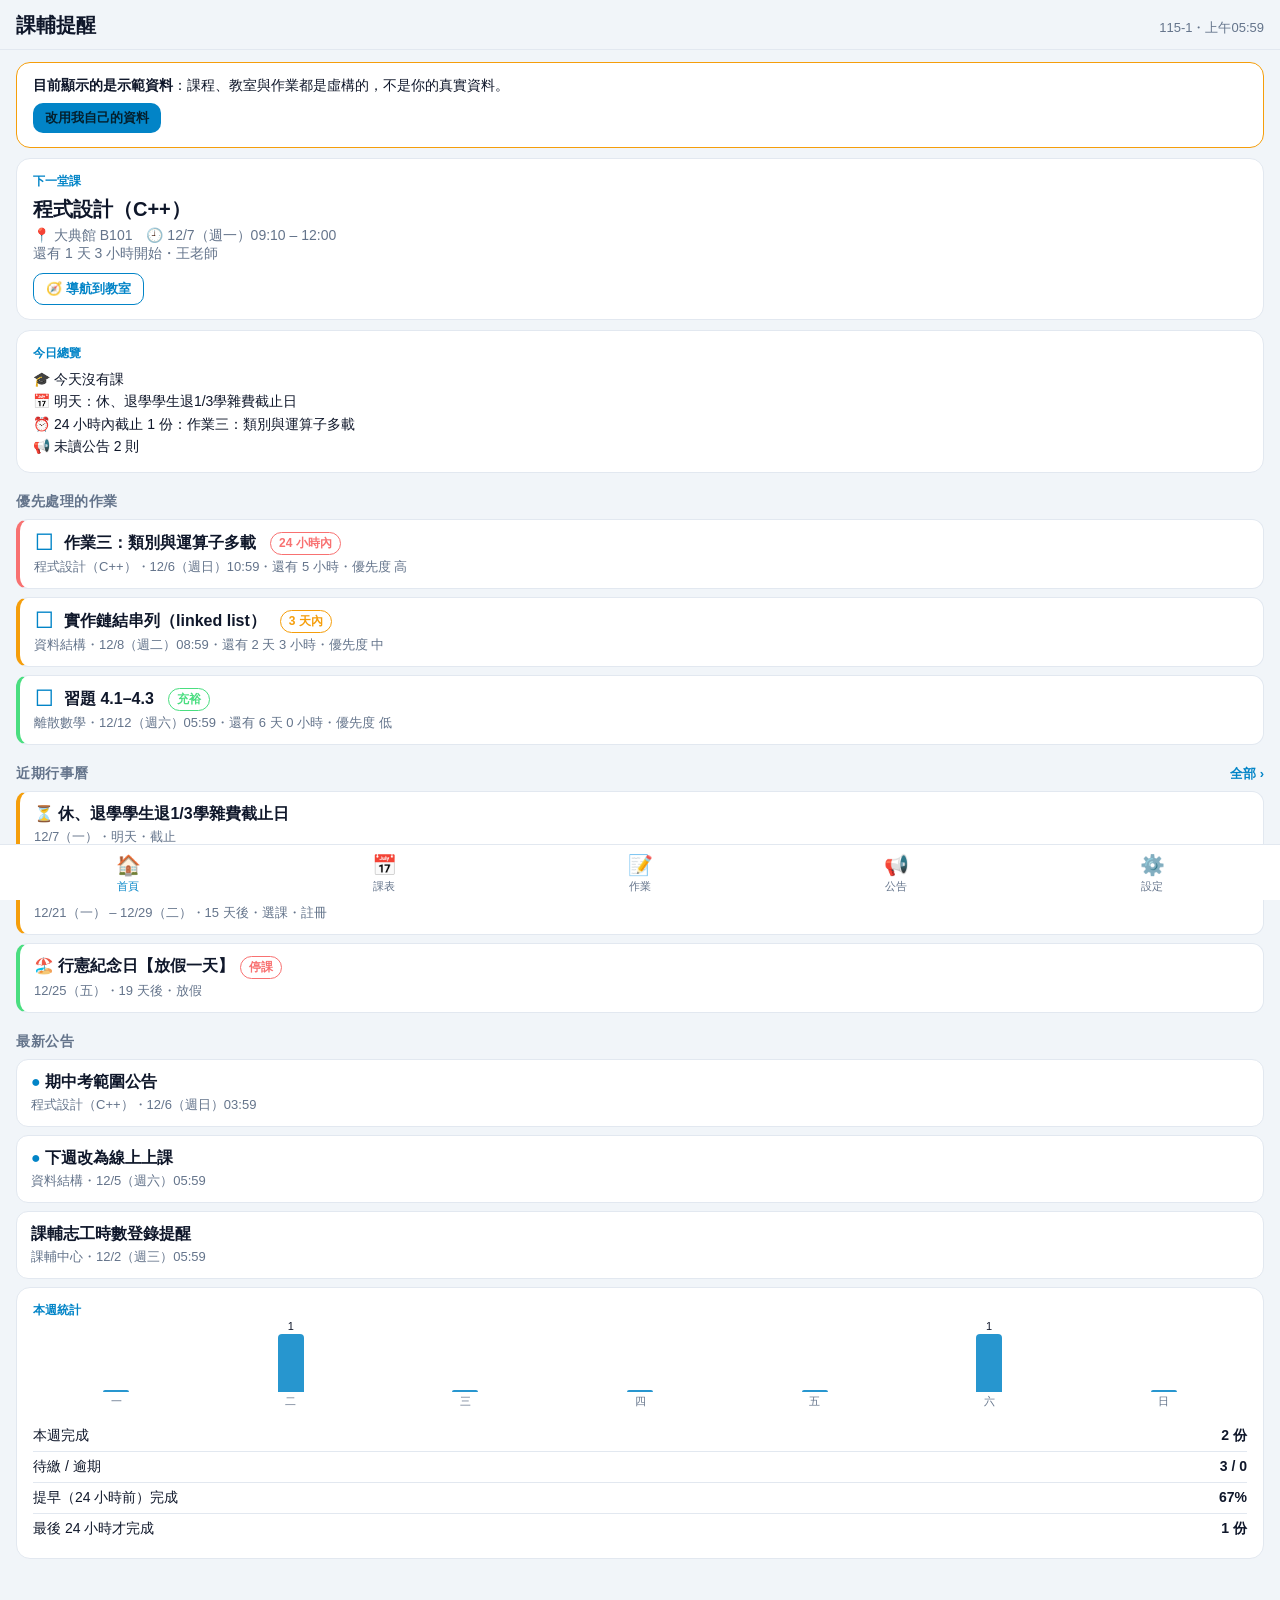
==== commit 49d4cc87: "Add files via upload" ====
--- a/index.html
+++ b/index.html
@@ -1,1270 +1,179 @@
 <!doctype html>
-<html lang="zh-Hant"><head>
+<html lang="zh-TW">
+<head>
 <meta charset="utf-8">
-<meta name="viewport" content="width=device-width,initial-scale=1,viewport-fit=cover">
+<meta name="viewport" content="width=device-width, initial-scale=1, viewport-fit=cover">
+<title>課輔提醒</title>
+<link rel="manifest" href="manifest.webmanifest">
+<meta name="theme-color" content="#0f172a">
 <meta name="apple-mobile-web-app-capable" content="yes">
 <meta name="mobile-web-app-capable" content="yes">
-<meta name="apple-mobile-web-app-status-bar-style" content="default">
-<meta name="apple-mobile-web-app-title" content="點名簿">
-<meta name="theme-color" content="#f4f6f9" media="(prefers-color-scheme: light)">
-<meta name="theme-color" content="#0e131b" media="(prefers-color-scheme: dark)">
-<link rel="manifest" href="manifest.webmanifest">
-<link rel="apple-touch-icon" href="icon-180.png">
-<link rel="icon" href="icon-192.png">
-<style>:root{padding-top:env(safe-area-inset-top,0px);padding-bottom:env(safe-area-inset-bottom,0px);color-scheme:light}body{margin:0;font:14px system-ui}img{max-width:100%}[hidden]{display:none!important}</style>
-</head><body>
-<title>堂數點名簿</title>
-<meta name="claude:viewport-fit-sides" content="cover">
-<link rel="preconnect" href="https://fonts.googleapis.com">
-<link rel="preconnect" href="https://fonts.gstatic.com" crossorigin>
-<link rel="stylesheet" href="https://fonts.googleapis.com/css2?family=LXGW+WenKai+TC:wght@400;700&family=Noto+Sans+TC:wght@400;500;700&family=IBM+Plex+Mono:wght@500;600&display=swap">
-<style>
-/* Layout: one-column phone ledger — sticky date header, roll rows with stamp buttons, fixed bottom tab bar */
-:root{
-  --paper:#f2f4f8; --card:#ffffff; --ink:#18202e; --ink-2:#5d6779; --line:#e1e5ec; --soft:#ebeef4;
-  --indigo:#2b4f86; --indigo-soft:#e4ebf6; --seal:#c93c2f; --amber:#b9761a; --green:#2a7d58; --violet:#6d52aa;
-  --shadow:0 1px 2px rgb(24 32 46 / .05),0 4px 14px rgb(24 32 46 / .05);
-  --f-display:"LXGW WenKai TC","Kaiti TC","STKaiti",serif;
-  --f-body:"Noto Sans TC","PingFang TC","Heiti TC",system-ui,sans-serif;
-  --f-num:"IBM Plex Mono",ui-monospace,"SF Mono",monospace;
-}
-@media (prefers-color-scheme: dark){:root:not([data-theme="light"]){
-  --paper:#0e131b; --card:#161d28; --ink:#e5e9f0; --ink-2:#97a2b3; --line:#263040; --soft:#1d2533;
-  --indigo:#86a8de; --indigo-soft:#1e2a3e; --seal:#e7594d; --amber:#e1a447; --green:#5cbf8d; --violet:#a98ee6; --shadow:0 1px 2px rgb(0 0 0 / .3); color-scheme:dark}}
-:root[data-theme="dark"]{
-  --paper:#0e131b; --card:#161d28; --ink:#e5e9f0; --ink-2:#97a2b3; --line:#263040; --soft:#1d2533;
-  --indigo:#86a8de; --indigo-soft:#1e2a3e; --seal:#e7594d; --amber:#e1a447; --green:#5cbf8d; --violet:#a98ee6; --shadow:0 1px 2px rgb(0 0 0 / .3); color-scheme:dark}
+<meta name="apple-mobile-web-app-status-bar-style" content="black-translucent">
+<meta name="apple-mobile-web-app-title" content="課輔提醒">
+<link rel="apple-touch-icon" href="icons/icon-192.png">
+<link rel="stylesheet" href="style.css">
+</head>
+<body>
+<header>
+  <h1>課輔提醒</h1>
+  <span id="clock" aria-live="off"></span>
+</header>
 
-*{box-sizing:border-box}
-body{background:var(--paper);color:var(--ink);font-family:var(--f-body);font-size:15px;line-height:1.5;
-  padding-left:max(16px,env(safe-area-inset-left,0px));padding-right:max(16px,env(safe-area-inset-right,0px));
-  padding-block:0 calc(88px + env(safe-area-inset-bottom,0px));-webkit-tap-highlight-color:transparent}
-body::before{content:"";position:fixed;inset:0 0 auto;height:env(safe-area-inset-top,0px);z-index:10;background:var(--paper)}
-.wrap{max-width:640px;margin:0 auto}
-button,input,select,textarea{font:inherit;color:inherit}
-button{cursor:pointer}
-:focus-visible{outline:2px solid var(--indigo);outline-offset:2px}
-.num{font-family:var(--f-num);font-variant-numeric:tabular-nums}
+<main>
+  <section id="view-home" class="view active">
+    <div class="card hint" id="demoBanner" hidden>
+      <b>目前顯示的是示範資料</b>：課程、教室與作業都是虛構的，不是你的真實資料。
+      <div><button class="btn small" id="btnBannerMine">改用我自己的資料</button></div>
+    </div>
+    <div class="card next-class" id="nextClass"></div>
+    <div class="card" id="brief"></div>
+    <h2>優先處理的作業</h2>
+    <ul class="list" id="homeDeadlines"></ul>
+    <h2>近期行事曆 <button class="link" id="btnHomeCal" type="button">全部 ›</button></h2>
+    <ul class="list" id="homeCal"></ul>
+    <h2>最新公告</h2>
+    <ul class="list" id="homeNotices"></ul>
+    <div class="card" id="stats"></div>
+  </section>
 
-header.top{position:sticky;top:env(safe-area-inset-top,0px);z-index:5;background:var(--paper);padding-block:14px 10px;display:flex;align-items:baseline;justify-content:space-between;gap:12px}
-header.top h1{font-family:var(--f-display);font-size:26px;margin:0;font-weight:700;letter-spacing:.02em}
-header.top .studio{font-size:12px;color:var(--ink-2);letter-spacing:.08em}
+  <section id="view-schedule" class="view">
+    <div class="seg" id="schedSeg">
+      <button data-pane="week" class="on">本週課表</button>
+      <button data-pane="cal">學校行事曆</button>
+    </div>
+    <div id="paneWeek">
+      <div id="schedule"></div>
+    </div>
+    <div id="paneCal" hidden>
+      <p class="muted" id="calStatus"></p>
+      <div class="chips" id="calFilter">
+        <button class="chip" data-f="all">全部</button>
+        <button class="chip" data-f="noClass">停課</button>
+        <button class="chip" data-f="exam">考試</button>
+        <button class="chip" data-f="course">選課・註冊</button>
+        <button class="chip" data-f="deadline">截止</button>
+        <button class="chip" data-f="makeup">補課</button>
+      </div>
+      <label class="row"><span>顯示已過去的事件</span><input type="checkbox" id="calPast"></label>
+      <ul class="list" id="calList"></ul>
+    </div>
+  </section>
 
-.banner{background:var(--indigo-soft);color:var(--indigo);border-radius:10px;padding:8px 12px;font-size:13px;margin-bottom:12px;display:flex;justify-content:space-between;gap:8px;align-items:center}
-.banner button{background:none;border:0;color:var(--indigo);font-weight:700;padding:0;white-space:nowrap}
+  <section id="view-tasks" class="view">
+    <h2>作業</h2>
+    <div class="seg" id="sortSeg">
+      <button data-sort="prio">依優先度</button>
+      <button data-sort="time">依截止時間</button>
+    </div>
+    <ul class="list" id="tasks"></ul>
+  </section>
 
-.stack{display:flex;flex-direction:column;gap:12px}
-.card{background:var(--card);border:1px solid var(--line);border-radius:14px}
-.sec-title{font-family:var(--f-display);font-size:18px;margin:8px 0 0;font-weight:700}
-.muted{color:var(--ink-2);font-size:13px}
-.row{display:flex;gap:8px;align-items:center;flex-wrap:wrap}
-.spacer{flex:1}
+  <section id="view-mine" class="view">
+    <h2>我的資料</h2>
+    <p class="muted">在後端串接課輔系統之前，先自己輸入真實的課程與作業。資料只存在這支手機，不會上傳。新增的項目會自動歸入目前學期。</p>
+    <div class="card">
+      <label class="row"><span>顯示哪一份資料</span>
+        <select id="modeSel"><option value="mine">我的資料</option><option value="demo">示範資料（虛構）</option></select>
+      </label>
+    </div>
+    <h2>匯入資料</h2>
+    <div class="card form">
+      <p class="muted">匯入由 pccu_parser 產生的 JSON。會取代同學期的課表與公告；作業只新增、不覆蓋。</p>
+      <input type="file" id="importFile" accept=".json,application/json">
+      <textarea id="importText" rows="4" placeholder="或把 JSON 貼在這裡"></textarea>
+      <button class="btn" id="btnImport" type="button">匯入</button>
+    </div>
+    <h2>新增課程</h2>
+    <form class="card form" id="formCourse">
+      <input name="course" placeholder="課程名稱" required>
+      <select name="weekday">
+        <option value="1">週一</option><option value="2">週二</option><option value="3">週三</option>
+        <option value="4">週四</option><option value="5">週五</option><option value="6">週六</option>
+      </select>
+      <div class="two"><input name="start" type="time" required aria-label="上課時間"><input name="end" type="time" required aria-label="下課時間"></div>
+      <input name="room" placeholder="教室（例如：大典館 B101）" required>
+      <input name="teacher" placeholder="老師（選填）">
+      <button class="btn" type="submit">新增課程</button>
+    </form>
+    <h2>新增作業</h2>
+    <form class="card form" id="formTask">
+      <input name="course" placeholder="課程名稱" list="courseList" required>
+      <datalist id="courseList"></datalist>
+      <input name="title" placeholder="作業名稱" required>
+      <input name="due" type="datetime-local" required aria-label="截止時間">
+      <button class="btn" type="submit">新增作業</button>
+    </form>
+    <h2>已輸入的資料</h2>
+    <ul class="list" id="mineList"></ul>
+  </section>
 
-/* controls */
-.btn{border:1px solid var(--line);background:var(--card);border-radius:10px;padding:9px 14px;font-weight:500}
-.btn.primary{background:var(--indigo);border-color:var(--indigo);color:var(--card)}
-.btn.danger{color:var(--seal);border-color:color-mix(in srgb,var(--seal) 40%,var(--line))}
-.btn.block{width:100%}
-.btn.sm{padding:6px 10px;font-size:13px}
-.chips{display:flex;gap:6px;overflow-x:auto;padding-bottom:2px;scrollbar-width:none}
-.chip{border:1px solid var(--line);background:var(--card);border-radius:999px;padding:5px 12px;font-size:13px;white-space:nowrap}
-.chip.on{background:var(--ink);color:var(--paper);border-color:var(--ink)}
-.seg{display:inline-flex;background:var(--soft);border-radius:10px;padding:3px}
-.seg button{border:0;background:none;padding:6px 12px;border-radius:8px;font-size:13px;color:var(--ink-2)}
-.seg button.on{background:var(--card);color:var(--ink);font-weight:700;box-shadow:0 1px 2px rgb(0 0 0 / .12)}
-label.f{display:flex;flex-direction:column;gap:4px;font-size:13px;color:var(--ink-2)}
-label.f input,label.f select,label.f textarea,.inp{border:1px solid var(--line);background:var(--paper);border-radius:10px;padding:10px 12px;font-size:16px;color:var(--ink);width:100%}
-.grid2{display:grid;grid-template-columns:1fr 1fr;gap:10px}
-.check{display:flex;align-items:center;gap:8px;font-size:15px}
-.check input{width:20px;height:20px;accent-color:var(--indigo)}
+  <section id="view-notices" class="view">
+    <h2>公告</h2>
+    <ul class="list" id="notices"></ul>
+  </section>
 
-/* date bar */
-.datebar{display:flex;align-items:center;gap:8px}
-.datebar .nav{width:40px;height:40px;border-radius:10px;border:1px solid var(--line);background:var(--card);font-size:20px;line-height:1}
-.datebar .dlabel{flex:1;position:relative;background:var(--card);border:1px solid var(--line);border-radius:10px;height:40px;display:flex;align-items:center;justify-content:center;gap:8px;font-weight:700}
-.datebar .dlabel small{font-weight:400;color:var(--ink-2)}
-.datebar .dlabel input{position:absolute;inset:0;opacity:0;width:100%;height:100%}
-.today-tag{font-size:11px;background:var(--seal);color:var(--card);border-radius:4px;padding:0 5px;font-weight:700}
+  <section id="view-settings" class="view">
+    <h2>通知設定</h2>
+    <div class="card">
+      <p id="notifStatus" class="muted"></p>
+      <button id="btnNotif" class="btn">開啟通知</button>
+      <button id="btnTest" class="btn secondary">傳送測試通知</button>
+    </div>
+    <h2>作業提前提醒</h2>
+    <div class="card">
+      <label class="row"><input type="checkbox" data-lead="1440" checked> 截止前 1 天</label>
+      <label class="row"><input type="checkbox" data-lead="180" checked> 截止前 3 小時</label>
+      <label class="row"><input type="checkbox" data-lead="60"> 截止前 1 小時</label>
+      <label class="row">上課前提醒（分鐘）
+        <input type="number" id="classLead" min="5" max="120" value="30">
+      </label>
+    </div>
+    <h2>每日總覽</h2>
+    <div class="card">
+      <label class="row"><span>每天早上推送今日課程與截止作業</span><input type="checkbox" id="briefOn" checked></label>
+      <label class="row">推送時間
+        <input type="time" id="briefTime" value="07:30">
+      </label>
+      <button id="btnBrief" class="btn secondary">傳送今日總覽範例</button>
+    </div>
+    <h2>學校行事曆</h2>
+    <div class="card">
+      <label class="row"><span>考試、選課、停課、補課前一晚提醒</span><input type="checkbox" id="calOn" checked></label>
+      <p class="muted">停課日與寒暑假不會出現上課提醒；補課日會改提醒當天要上的課。</p>
+    </div>
+    <h2>學期</h2>
+    <div class="card">
+      <label class="row">顯示學期
+        <select id="semesterSel"></select>
+      </label>
+      <p class="muted">預設自動使用目前學期，舊學期的課表、作業與公告不會顯示，也不會發提醒。</p>
+    </div>
+    <h2>資料來源</h2>
+    <div class="card">
+      <p class="muted" id="dataSource"></p>
+      <p class="muted">尚未串接課輔系統。串接後端後，會由後端定時取得最新資料；在那之前可以手動輸入。</p>
+      <button class="btn secondary" id="btnMine">管理我的課程與作業</button>
+    </div>
+    <div class="card">
+      <p class="muted">完成、進度、重要標記與備註只存在這支手機上。</p>
+      <button id="btnReset" class="btn secondary">重設本機資料</button>
+    </div>
+    <div class="card hint" id="iosHint" hidden>
+      iPhone 提示：請先點 Safari 的「分享」→「加入主畫面」，從主畫面圖示開啟後才能收到通知（需要 iOS 16.4 以上）。
+    </div>
+  </section>
+</main>
 
-.tally{display:grid;grid-template-columns:repeat(4,1fr);gap:0;padding:10px 4px}
-.tally div{text-align:center}
-.tally b{display:block;font-family:var(--f-num);font-size:20px}
-.tally span{font-size:12px;color:var(--ink-2)}
+<nav>
+  <button data-view="home" class="active"><span>🏠</span>首頁</button>
+  <button data-view="schedule"><span>📅</span>課表</button>
+  <button data-view="tasks"><span>📝</span>作業</button>
+  <button data-view="notices"><span>📢</span>公告</button>
+  <button data-view="settings"><span>⚙️</span>設定</button>
+</nav>
 
-/* roll rows */
-.roll{padding:2px 0}
-.roll-row{display:grid;grid-template-columns:minmax(0,1fr) auto;align-items:center;gap:8px;padding:10px 12px;border-top:1px solid var(--line)}
-.roll-row:first-child{border-top:0}
-.who{min-width:0}
-.who .nm{font-weight:700;font-size:16px;white-space:nowrap;overflow:hidden;text-overflow:ellipsis}
-.who .sub{font-size:12px;color:var(--ink-2);white-space:nowrap;overflow:hidden;text-overflow:ellipsis}
-.marks{display:flex;gap:5px}
-.mk{width:36px;height:36px;border-radius:50%;border:1.5px solid var(--line);background:var(--card);font-family:var(--f-display);font-size:16px;font-weight:700;color:var(--ink-2);transition:transform .12s}
-.mk:active{transform:scale(.9)}
-.mk.on{color:var(--card);border-color:transparent}
-.mk-present.on{background:var(--indigo);box-shadow:0 0 0 2px var(--card),0 0 0 3.5px var(--indigo)}
-.mk-leave.on{background:var(--amber)}
-.mk-absent.on{background:var(--seal)}
-.mk-extra.on{background:var(--violet)}
-.mk-makeup.on{background:var(--green)}
-@media (max-width:360px){.mk{width:33px;height:33px;font-size:15px}.marks{gap:4px}}
-
-.bal-ok{color:var(--green)} .bal-low{color:var(--amber)} .bal-neg{color:var(--seal)}
-.pill{display:inline-block;font-size:12px;border-radius:999px;padding:1px 9px;font-weight:700;white-space:nowrap}
-.pill.paid{background:color-mix(in srgb,var(--green) 15%,transparent);color:var(--green)}
-.pill.unpaid{background:color-mix(in srgb,var(--seal) 14%,transparent);color:var(--seal)}
-.pill.plan{background:var(--soft);color:var(--ink-2);font-weight:500}
-.st{display:inline-flex;width:22px;height:22px;border-radius:50%;align-items:center;justify-content:center;font-family:var(--f-display);font-size:13px;font-weight:700;color:var(--card)}
-.st-present{background:var(--indigo)} .st-leave{background:var(--amber)} .st-absent{background:var(--seal)} .st-extra{background:var(--violet)} .st-makeup{background:var(--green)}
-
-/* list items */
-.li{display:flex;align-items:center;gap:10px;padding:12px;border-top:1px solid var(--line);width:100%;background:none;border-left:0;border-right:0;border-bottom:0;text-align:left}
-.li:first-child{border-top:0}
-.li .main{flex:1;min-width:0}
-.li .t{font-weight:700;white-space:nowrap;overflow:hidden;text-overflow:ellipsis}
-.li .s{font-size:12px;color:var(--ink-2)}
-.li .r{text-align:right;flex-shrink:0}
-.big{font-family:var(--f-num);font-size:18px;font-weight:600}
-.unit{font-size:12px;color:var(--ink-2);margin-left:2px;font-family:var(--f-body)}
-
-.kpis{display:grid;grid-template-columns:repeat(3,1fr);gap:8px}
-.kpi{background:var(--card);border:1px solid var(--line);border-radius:12px;padding:10px 12px;min-width:0}
-.kpi span{font-size:12px;color:var(--ink-2);display:block}
-.kpi b{font-family:var(--f-num);font-size:17px;display:block;white-space:nowrap;overflow:hidden;text-overflow:ellipsis}
-@media (max-width:380px){.kpi b{font-size:15px}}
-
-.tbl-wrap{overflow-x:auto}
-table.tbl{width:100%;border-collapse:collapse;font-size:14px}
-.tbl th{font-size:12px;font-weight:500;color:var(--ink-2);text-align:center;padding:8px 6px;border-bottom:1px solid var(--line);white-space:nowrap}
-.tbl th:first-child,.tbl td:first-child{text-align:left;padding-left:12px}
-.tbl td{text-align:center;padding:9px 6px;border-bottom:1px solid var(--line);font-family:var(--f-num);font-variant-numeric:tabular-nums;white-space:nowrap}
-.tbl td:first-child{font-family:var(--f-body);font-weight:700}
-.tbl tr:last-child td{border-bottom:0}
-.leave-dates{font-size:12px;color:var(--ink-2);font-family:var(--f-num);padding:0 12px 10px;line-height:1.7}
-
-.chart{display:grid;grid-template-columns:repeat(6,1fr);gap:8px;align-items:end;height:150px;padding:16px 12px 8px}
-.bar{display:flex;flex-direction:column;align-items:center;justify-content:flex-end;height:100%;gap:4px;min-width:0}
-.bar i{display:block;width:100%;max-width:34px;background:var(--indigo);border-radius:6px 6px 2px 2px;min-height:2px}
-.bar.cur i{background:var(--seal)}
-.bar em{font-style:normal;font-size:11px;font-family:var(--f-num);color:var(--ink-2)}
-.bar span{font-size:12px;color:var(--ink-2)}
-
-.empty{padding:28px 16px;text-align:center;color:var(--ink-2)}
-.empty b{display:block;font-family:var(--f-display);font-size:18px;color:var(--ink);margin-bottom:4px}
-
-/* tab bar */
-nav.tabs{position:fixed;left:0;right:0;bottom:0;z-index:20;background:color-mix(in srgb,var(--card) 92%,transparent);backdrop-filter:blur(12px);-webkit-backdrop-filter:blur(12px);border-top:1px solid var(--line);
-  display:grid;grid-template-columns:repeat(6,1fr);padding-top:6px;padding-bottom:calc(6px + env(safe-area-inset-bottom,0px));padding-left:max(8px,env(safe-area-inset-left,0px));padding-right:max(8px,env(safe-area-inset-right,0px))}
-nav.tabs button{background:none;border:0;display:flex;flex-direction:column;align-items:center;gap:2px;font-size:11px;color:var(--ink-2);padding:4px 0}
-nav.tabs button svg{width:24px;height:24px;stroke:currentColor;fill:none;stroke-width:1.7;stroke-linecap:round;stroke-linejoin:round}
-nav.tabs button.on{color:var(--indigo);font-weight:700}
-
-/* sheet */
-.sheet{position:fixed;inset:0;z-index:40;background:rgb(0 0 0 / .4);display:flex;align-items:flex-end;justify-content:center}
-.sheet-panel{background:var(--card);width:100%;max-width:640px;max-height:88%;overflow-y:auto;border-radius:18px 18px 0 0;
-  padding-top:8px;padding-bottom:calc(20px + env(safe-area-inset-bottom,0px));padding-left:max(18px,env(safe-area-inset-left,0px));padding-right:max(18px,env(safe-area-inset-right,0px));animation:up .22s ease-out}
-.grab{width:40px;height:5px;border-radius:3px;background:var(--line);margin:0 auto 10px}
-.sheet h2{font-family:var(--f-display);font-size:22px;margin:0 0 12px}
-@keyframes up{from{transform:translateY(30px);opacity:.6}to{transform:none;opacity:1}}
-@media (prefers-reduced-motion:reduce){.sheet-panel{animation:none}.mk{transition:none}}
-.hint{background:var(--indigo-soft);color:var(--ink);border-radius:10px;padding:10px 12px;font-size:13px;line-height:1.6}
-.hint b{color:var(--indigo)}
-.toast{position:fixed;left:50%;bottom:calc(96px + env(safe-area-inset-bottom,0px));transform:translateX(-50%);background:var(--ink);color:var(--paper);padding:8px 16px;border-radius:999px;font-size:14px;z-index:60;white-space:nowrap}
-
-.tally.t3{grid-template-columns:repeat(3,1fr)}
-.mk2{min-width:52px;height:38px;border-radius:19px;border:1.5px solid var(--line);background:var(--card);font-family:var(--f-display);font-size:16px;font-weight:700;color:var(--ink-2);padding:0 12px;transition:transform .12s}
-.mk2:active{transform:scale(.92)}
-.mk2.yes.on{background:var(--indigo);border-color:var(--indigo);color:var(--card);box-shadow:0 0 0 2px var(--card),0 0 0 3.5px var(--indigo)}
-.mk2.no.on{background:var(--amber);border-color:var(--amber);color:var(--card)}
-.marks{gap:8px}
-.slot-row{display:grid;grid-template-columns:5.2em minmax(0,1fr) minmax(0,1fr) auto;gap:6px;align-items:center}
-.slot-row .inp{padding:9px 8px}
-@media (prefers-reduced-motion:reduce){.mk2{transition:none}}
-
-nav.tabs .ic{position:relative;display:block;width:24px;height:24px}
-.badge{position:absolute;top:-4px;right:-10px;min-width:18px;height:18px;border-radius:9px;background:var(--seal);color:var(--card);font-size:11px;font-family:var(--f-num);line-height:18px;text-align:center;padding:0 4px}
-.remind{display:flex;align-items:center;gap:10px;width:100%;text-align:left;border:1px solid color-mix(in srgb,var(--amber) 45%,var(--line));background:color-mix(in srgb,var(--amber) 10%,var(--card));border-radius:12px;padding:10px 12px}
-.remind b{font-family:var(--f-num);font-size:22px;color:var(--amber)}
-.remind span{flex:1;min-width:0;font-size:13px}
-.remind i{font-style:normal;font-weight:700;color:var(--amber);white-space:nowrap}
-.pill.mkp{background:color-mix(in srgb,var(--green) 15%,transparent);color:var(--green)}
-.opt{display:flex;justify-content:space-between;gap:10px;width:100%;padding:12px;border:1.5px solid var(--line);background:var(--card);border-radius:10px;text-align:left}
-.opt span:last-child{color:var(--ink-2);font-size:13px}
-.opt.on{border-color:var(--indigo);background:var(--indigo-soft)}
-.opt:disabled{opacity:.45}
-nav.tabs button{font-size:10.5px}
-
-.lv{display:inline-block;font-size:11px;font-weight:700;border-radius:5px;padding:0 6px;line-height:18px;vertical-align:1px;white-space:nowrap;font-family:var(--f-body)}
-.lv0{background:color-mix(in srgb,var(--amber) 16%,transparent);color:var(--amber)}
-.lv1{background:color-mix(in srgb,var(--green) 16%,transparent);color:var(--green)}
-.lv2{background:color-mix(in srgb,var(--indigo) 16%,transparent);color:var(--indigo)}
-.lv3{background:color-mix(in srgb,var(--violet) 16%,transparent);color:var(--violet)}
-.lv4{background:color-mix(in srgb,var(--seal) 14%,transparent);color:var(--seal)}
-.lv5{background:var(--soft);color:var(--ink-2)}
-.lv-grid{display:grid;grid-template-columns:repeat(auto-fit,minmax(130px,1fr));gap:8px}
-.lv-card{display:flex;align-items:baseline;gap:6px;background:var(--card);border:1.5px solid var(--line);border-radius:12px;padding:10px 12px;text-align:left}
-.lv-card b{font-size:22px;margin-left:auto}
-.lv-card small{color:var(--ink-2)}
-.lv-card.on{border-color:var(--indigo);background:var(--indigo-soft)}
-.confirm-bar{position:sticky;bottom:calc(68px + env(safe-area-inset-bottom,0px));z-index:4;display:flex;gap:8px;padding:8px;background:color-mix(in srgb,var(--paper) 90%,transparent);backdrop-filter:blur(8px);-webkit-backdrop-filter:blur(8px);border-radius:14px}
-.confirm-bar .btn{flex:1;padding:13px 10px;font-size:16px}
-.confirm-bar .btn.primary{flex:1.3;font-weight:700}
-.confirmed{display:flex;align-items:center;justify-content:space-between;gap:8px;background:color-mix(in srgb,var(--green) 12%,var(--card));color:var(--green);border-radius:12px;padding:10px 12px;font-weight:700}
-.roll.is-locked .mk2{opacity:.55}
-.roll.is-locked .mk2.on{opacity:1}
-.mk2:disabled{cursor:default}
-.ok-dot{font-style:normal;color:var(--green);font-weight:700;margin-right:3px}
-.chip.on .ok-dot{color:inherit}
-.dirty-dot{display:inline-block;width:7px;height:7px;border-radius:50%;background:var(--amber);margin-right:5px;vertical-align:1px}
-
-.cl-dot{font-style:normal;font-size:10px;background:var(--ink-2);color:var(--card);border-radius:4px;padding:0 3px;margin-right:4px}
-.credit-row{font-size:14px;background:var(--soft);border-radius:8px;padding:8px 10px}
-.report{display:flex;flex-direction:column;gap:12px;margin:12px 0}
-.rp-head{display:flex;justify-content:space-between;align-items:center;gap:12px}
-.rp-bal{text-align:center;background:var(--indigo-soft);border-radius:14px;padding:8px 14px}
-.rp-bal b{display:block;font-size:30px;line-height:1.1}
-.rp-bal span{font-size:12px;color:var(--ink-2)}
-.rp-sec{border-top:1px solid var(--line);padding-top:10px}
-.rp-sec h4{margin:0 0 6px;font-family:var(--f-display);font-size:16px}
-.rp-sec p{margin:4px 0}
-
-/* ---- polish ---- */
-body{background:linear-gradient(180deg,var(--indigo-soft) 0,var(--paper) 220px) no-repeat,var(--paper)}
-body::before{background:var(--indigo-soft)}
-header.top{background:transparent;padding-block:18px 12px;align-items:center;backdrop-filter:none}
-header.top>div{display:flex;flex-direction:column;gap:0}
-header.top h1{font-size:30px;line-height:1.15}
-header.top .studio{font-size:12px;letter-spacing:.06em;color:var(--indigo);font-weight:700}
-.seal-mark{width:42px;height:42px;border-radius:12px;background:var(--seal);color:var(--card);font-family:var(--f-display);font-size:24px;font-weight:700;display:grid;place-items:center;transform:rotate(-6deg);box-shadow:inset 0 0 0 2px color-mix(in srgb,var(--card) 35%,transparent)}
-.card{border-color:transparent;box-shadow:var(--shadow);border-radius:16px}
-.kpi{border-color:transparent;box-shadow:var(--shadow);border-radius:14px;padding:12px}
-.kpi span{font-size:11px;letter-spacing:.04em}
-.kpi b{font-size:19px;margin-top:2px}
-.sec-title{font-size:19px}
-.btn{border-radius:12px;font-weight:500;transition:transform .1s,background .15s}
-.btn:active{transform:scale(.97)}
-.btn.primary{box-shadow:0 2px 8px color-mix(in srgb,var(--indigo) 35%,transparent);font-weight:700}
-.chip{padding:7px 13px;box-shadow:var(--shadow);border-color:transparent}
-.chip.on{box-shadow:none}
-.datebar .nav,.datebar .dlabel{border-color:transparent;box-shadow:var(--shadow);height:44px;border-radius:12px}
-.datebar .nav{width:44px}
-.datebar .dlabel{font-family:var(--f-display);font-size:18px}
-.tally{padding:14px 4px}
-.tally b{font-size:24px}
-.av{flex-shrink:0;width:38px;height:38px;border-radius:50%;display:grid;place-items:center;font-family:var(--f-display);font-size:17px;font-weight:700;color:var(--card)}
-.av0{background:var(--amber)} .av1{background:var(--green)} .av2{background:var(--indigo)} .av3{background:var(--violet)} .av4{background:var(--seal)} .av5{background:var(--ink-2)}
-.roll-row{grid-template-columns:auto minmax(0,1fr) auto;gap:10px;padding:12px 14px;transition:background .2s}
-.roll-row.is-present{background:color-mix(in srgb,var(--indigo) 5%,transparent)}
-.roll-row.is-absent{background:color-mix(in srgb,var(--amber) 7%,transparent)}
-.mk2{height:40px;min-width:54px;border-radius:12px}
-.li{padding:12px 14px}
-.lv-card{border-color:transparent;box-shadow:var(--shadow);border-radius:14px;padding:12px 14px}
-.lv-card.on{box-shadow:0 0 0 2px var(--indigo)}
-.remind{border:0;box-shadow:var(--shadow);border-left:4px solid var(--amber);border-radius:14px}
-.confirm-bar{box-shadow:0 6px 24px rgb(24 32 46 / .12);background:color-mix(in srgb,var(--card) 92%,transparent)}
-nav.tabs{border-top:0;box-shadow:0 -1px 0 var(--line),0 -6px 20px rgb(24 32 46 / .05)}
-nav.tabs button .ic,nav.tabs button>svg{transition:background .15s}
-nav.tabs button.on{color:var(--indigo)}
-nav.tabs button.on>svg,nav.tabs button.on .ic{background:var(--indigo-soft);border-radius:10px;box-shadow:0 0 0 5px var(--indigo-soft)}
-.sheet-panel{border-radius:22px 22px 0 0}
-.empty b{font-size:19px}
-.inp,label.f input,label.f select,label.f textarea{border-radius:12px;background:var(--soft);border-color:transparent}
-.inp:focus,label.f input:focus,label.f select:focus{outline:2px solid var(--indigo);outline-offset:0;background:var(--card)}
-.banner{border-radius:12px}
-.rp-bal{border-radius:16px}
-@media (prefers-reduced-motion:reduce){.btn,.roll-row{transition:none}}
-
-.te-card{display:flex;align-items:center;gap:12px;width:100%;text-align:left;border:0;border-radius:16px;padding:14px 16px;background:var(--indigo);color:var(--card);box-shadow:0 4px 14px color-mix(in srgb,var(--indigo) 30%,transparent)}
-.te-card div{flex:1;min-width:0;display:flex;flex-direction:column;gap:2px}
-.te-card b{font-family:var(--f-display);font-size:18px}
-.te-card span{font-size:13px;opacity:.88}
-.te-card i{font-style:normal;font-weight:700;white-space:nowrap}
-.remind.te{border-left-color:var(--indigo)}
-.remind.te b,.remind.te i{color:var(--indigo)}
-.te-row{align-items:flex-start}
-.te-row .r .btn{margin-top:4px}
-
-/* ---- texture & feedback ---- */
-:root{--glass:color-mix(in srgb,var(--card) 84%,transparent);--grain:.07;--rule:color-mix(in srgb,var(--indigo) 7%,transparent)}
-@media (prefers-color-scheme: dark){:root:not([data-theme="light"]){--glass:color-mix(in srgb,var(--card) 80%,transparent);--grain:.09;--rule:color-mix(in srgb,var(--indigo) 9%,transparent)}}
-:root[data-theme="dark"]{--glass:color-mix(in srgb,var(--card) 80%,transparent);--grain:.09;--rule:color-mix(in srgb,var(--indigo) 9%,transparent)}
-body{background:var(--paper)}
-body::before{background:color-mix(in srgb,var(--paper) 70%,transparent);backdrop-filter:blur(14px);-webkit-backdrop-filter:blur(14px)}
-.bg{position:fixed;inset:0;z-index:-1;pointer-events:none;overflow:hidden;background:
-  radial-gradient(70% 45% at 0% 0%,color-mix(in srgb,var(--indigo) 22%,transparent),transparent 72%),
-  radial-gradient(55% 40% at 100% 6%,color-mix(in srgb,var(--violet) 15%,transparent),transparent 70%),
-  radial-gradient(60% 45% at 85% 100%,color-mix(in srgb,var(--amber) 13%,transparent),transparent 70%),
-  radial-gradient(50% 40% at 0% 85%,color-mix(in srgb,var(--green) 10%,transparent),transparent 70%),var(--paper)}
-.bg::before{content:"";position:absolute;inset:0;background:repeating-linear-gradient(180deg,transparent 0 35px,var(--rule) 35px 36px),linear-gradient(90deg,transparent 0 calc(max(16px,env(safe-area-inset-left,0px)) + 6px),color-mix(in srgb,var(--seal) 16%,transparent) 0 calc(max(16px,env(safe-area-inset-left,0px)) + 7px),transparent 0);
-  -webkit-mask:linear-gradient(180deg,#000 0,rgb(0 0 0 / .55) 40%,transparent 85%);mask:linear-gradient(180deg,#000 0,rgb(0 0 0 / .55) 40%,transparent 85%)}
-.bg::after{content:"";position:absolute;inset:-50%;background-image:url("data:image/svg+xml,%3Csvg xmlns='http://www.w3.org/2000/svg' width='180' height='180'%3E%3Cfilter id='n'%3E%3CfeTurbulence type='fractalNoise' baseFrequency='.85' numOctaves='3' stitchTiles='stitch'/%3E%3CfeColorMatrix values='0 0 0 0 0  0 0 0 0 0  0 0 0 0 0  0 0 0 .55 0'/%3E%3C/filter%3E%3Crect width='100%25' height='100%25' filter='url(%23n)'/%3E%3C/svg%3E");background-size:180px;opacity:var(--grain);mix-blend-mode:overlay}
-.card,.kpi,.chip,.lv-card,.datebar .nav,.datebar .dlabel,.remind{background:var(--glass);backdrop-filter:blur(12px) saturate(1.2);-webkit-backdrop-filter:blur(12px) saturate(1.2)}
-.card,.kpi,.lv-card{box-shadow:0 0 0 1px color-mix(in srgb,var(--card) 60%,transparent) inset,var(--shadow)}
-.chip.on{background:var(--ink)}
-.lv-card.on{background:var(--indigo-soft)}
-nav.tabs{background:color-mix(in srgb,var(--card) 78%,transparent);backdrop-filter:blur(18px) saturate(1.4);-webkit-backdrop-filter:blur(18px) saturate(1.4)}
-.sheet{background:rgb(10 16 28 / .38);backdrop-filter:blur(3px);-webkit-backdrop-filter:blur(3px)}
-.sheet-panel{background:var(--card)}
-/* press */
-.has-rip{position:relative;overflow:hidden}
-.rip{position:absolute;border-radius:50%;background:currentColor;opacity:.16;transform:scale(0);animation:rip .55s ease-out forwards;pointer-events:none}
-@keyframes rip{to{transform:scale(1);opacity:0}}
-.btn,.chip,.li,.opt,.lv-card,.remind,.te-card,nav.tabs button,.datebar .nav{transition:transform .12s cubic-bezier(.3,.7,.4,1.5),background .2s,box-shadow .2s;-webkit-user-select:none;user-select:none;touch-action:manipulation}
-.btn:active,.chip:active,.opt:active,.lv-card:active,.remind:active,.te-card:active,.datebar .nav:active{transform:scale(.95)}
-.li:active{transform:scale(.985)}
-nav.tabs button:active{transform:scale(.88)}
-.mk2{transition:transform .14s cubic-bezier(.3,.7,.4,1.6),background .18s,color .18s,box-shadow .18s;touch-action:manipulation}
-.mk2:active{transform:scale(.86)}
-.mk2.pop{animation:pop .42s cubic-bezier(.2,.9,.3,1.4)}
-@keyframes pop{0%{transform:scale(.7)}55%{transform:scale(1.18)}100%{transform:scale(1)}}
-.mk2.yes.pop::after,.mk2.no.pop::after{content:"";position:absolute;inset:-4px;border-radius:15px;border:2px solid currentColor;animation:ring .5s ease-out forwards;pointer-events:none}
-.mk2{position:relative}
-.mk2.yes.pop::after{border-color:var(--indigo)}.mk2.no.pop::after{border-color:var(--amber)}
-@keyframes ring{from{opacity:.8;transform:scale(.9)}to{opacity:0;transform:scale(1.35)}}
-.stamp{position:fixed;inset:0;z-index:80;display:grid;place-items:center;pointer-events:none}
-.stamp span{font-family:var(--f-display);font-size:40px;font-weight:700;color:var(--seal);border:4px solid var(--seal);border-radius:16px;padding:10px 22px;background:color-mix(in srgb,var(--card) 70%,transparent);
-  box-shadow:inset 0 0 0 3px color-mix(in srgb,var(--card) 60%,transparent);letter-spacing:.12em;animation:stamp 1.15s cubic-bezier(.2,.9,.25,1) forwards}
-@keyframes stamp{0%{opacity:0;transform:scale(2.4) rotate(-4deg)}22%{opacity:1;transform:scale(.94) rotate(-10deg)}32%{transform:scale(1.03) rotate(-10deg)}75%{opacity:1;transform:scale(1) rotate(-10deg)}100%{opacity:0;transform:scale(1) rotate(-10deg)}}
-.toast{animation:toast .25s ease-out;box-shadow:0 8px 24px rgb(0 0 0 / .2)}
-@keyframes toast{from{opacity:0;transform:translate(-50%,8px)}to{opacity:1;transform:translate(-50%,0)}}
-.roll-row{transition:background .25s}
-@media (prefers-reduced-motion:reduce){.mk2.pop,.toast,.rip{animation:none}.btn,.chip,.li,.mk2,.opt,nav.tabs button{transition:none}}
-</style>
-
-<div class="bg" aria-hidden="true"></div>
-<div class="wrap">
-  <header class="top"><div><span class="studio" id="studio"></span><h1 id="title">點名</h1></div><span class="seal-mark" aria-hidden="true">堂</span></header>
-  <main id="main"></main>
-</div>
-<nav class="tabs" id="tabs">
-  <button data-tab="roll"><svg viewBox="0 0 24 24"><rect x="4" y="3" width="16" height="18" rx="2"/><path d="M8 8h8M8 12h8M8 16h5"/></svg>點名</button>
-  <button data-tab="makeup"><span class="ic"><svg viewBox="0 0 24 24"><path d="M4 8h13l-3-3M20 16H7l3 3"/></svg><b class="badge" id="mk-badge" hidden>0</b></span>調課</button>
-  <button data-tab="students"><svg viewBox="0 0 24 24"><circle cx="9" cy="8" r="3.5"/><path d="M2.5 20c.8-3.6 3.4-5.5 6.5-5.5s5.7 1.9 6.5 5.5"/><circle cx="17" cy="9" r="2.5"/><path d="M16.5 14.5c2.6.2 4.4 1.9 5 4.5"/></svg>學生</button>
-  <button data-tab="pay"><svg viewBox="0 0 24 24"><rect x="3" y="6" width="18" height="13" rx="2"/><path d="M3 10h18M7 15h4"/></svg>繳費</button>
-  <button data-tab="stats"><svg viewBox="0 0 24 24"><path d="M5 20V11M12 20V5M19 20v-6"/></svg>統計</button>
-  <button data-tab="settings"><svg viewBox="0 0 24 24"><circle cx="12" cy="12" r="3"/><path d="M19.4 15a1.7 1.7 0 0 0 .3 1.8l.1.1a2 2 0 1 1-2.8 2.8l-.1-.1a1.7 1.7 0 0 0-1.8-.3 1.7 1.7 0 0 0-1 1.5V21a2 2 0 1 1-4 0v-.1a1.7 1.7 0 0 0-1.1-1.5 1.7 1.7 0 0 0-1.8.3l-.1.1a2 2 0 1 1-2.8-2.8l.1-.1a1.7 1.7 0 0 0 .3-1.8 1.7 1.7 0 0 0-1.5-1H3a2 2 0 1 1 0-4h.1a1.7 1.7 0 0 0 1.5-1.1 1.7 1.7 0 0 0-.3-1.8l-.1-.1a2 2 0 1 1 2.8-2.8l.1.1a1.7 1.7 0 0 0 1.8.3H9a1.7 1.7 0 0 0 1-1.5V3a2 2 0 1 1 4 0v.1a1.7 1.7 0 0 0 1 1.5 1.7 1.7 0 0 0 1.8-.3l.1-.1a2 2 0 1 1 2.8 2.8l-.1.1a1.7 1.7 0 0 0-.3 1.8V9a1.7 1.7 0 0 0 1.5 1H21a2 2 0 1 1 0 4h-.1a1.7 1.7 0 0 0-1.5 1z"/></svg>設定</button>
-</nav>
-<div class="sheet" id="sheet" hidden><div class="sheet-panel"><div class="grab"></div><div id="sheet-body"></div></div></div>
-<div class="toast" id="toast" hidden></div>
-
-<script>
-(function(){
-"use strict";
-const $=s=>document.querySelector(s);
-const uid=()=>Math.random().toString(36).slice(2,10);
-const esc=s=>String(s??'').replace(/[&<>"']/g,c=>({'&':'&amp;','<':'&lt;','>':'&gt;','"':'&quot;',"'":'&#39;'}[c]));
-const pad=n=>String(n).padStart(2,'0');
-const fmt=d=>d.getFullYear()+'-'+pad(d.getMonth()+1)+'-'+pad(d.getDate());
-const parse=s=>{const[y,m,d]=s.split('-').map(Number);return new Date(y,m-1,d)};
-const today=()=>fmt(new Date());
-const addDays=(s,n)=>{const d=parse(s);d.setDate(d.getDate()+n);return fmt(d)};
-const WD='日一二三四五六';
-const wd=s=>parse(s).getDay();
-const md=s=>{const d=parse(s);return (d.getMonth()+1)+'/'+d.getDate()};
-const mdw=s=>{const d=parse(s);return (d.getMonth()+1)+'月'+d.getDate()+'日'};
-const mdwk=s=>md(s)+'（'+WD[wd(s)]+'）';
-const money=n=>'NT$'+Math.round(n).toLocaleString('en-US');
-const termEnd=(start,weeks)=>addDays(start,weeks*7-1);
-
-/* ---------- storage ---------- */
-const KEY='rollbook.v3';
-function load(){try{const t=localStorage.getItem(KEY);return t?JSON.parse(t):null}catch(e){return null}}
-function save(){try{localStorage.setItem(KEY,JSON.stringify(S))}catch(e){}}
-let S;
-
-/* ---------- 時段 ---------- */
-const slot=id=>S.slots.find(x=>x.id===id);
-const stu=id=>S.students.find(s=>s.id===id);
-const slotText=sl=>sl?`週${WD[sl.wd]} ${sl.start}`:'未排時段';
-const slotFull=sl=>{if(!sl)return '未排時段';const l=(S.levels||[]).find(x=>x.id===sl.level);return `週${WD[sl.wd]} ${sl.start}–${sl.end}${l?' '+l.name:''}${sl.name?' '+sl.name:''}`};
-const isClosed=(d,sid)=>(S.closures||[]).some(c=>c.date===d&&(!c.slotId||c.slotId===sid));
-const closureOf=(d,sid)=>(S.closures||[]).find(c=>c.date===d&&(!c.slotId||c.slotId===sid));
-const slotsSorted=()=>S.slots.slice().sort((x,y)=>((x.wd+6)%7)-((y.wd+6)%7)||x.start.localeCompare(y.start));
-// 學生在某天的固定時段（依調整生效日）
-function slotOn(s,date){let cur=null;for(const h of s.slotHist||[])if(h.from<=date&&(!cur||h.from>=cur.from))cur=h;return cur?cur.slotId:null}
-const curSlot=s=>slotOn(s,today())||((s.slotHist||[]).slice().sort((a,b)=>a.from.localeCompare(b.from)).pop()||{}).slotId;
-// 學生在區間內應上的固定課
-function sessions(s,from,to){
-  const out=[];for(let d=from;d<=to;d=addDays(d,1)){const id=slotOn(s,d),sl=id&&slot(id);if(sl&&sl.wd===wd(d)&&!isClosed(d,id))out.push({date:d,key:id})}
-  return out;
-}
-const regularOn=(date,key)=>isClosed(date,key)?[]:S.students.filter(s=>s.active&&slotOn(s,date)===key&&(slot(key)||{}).wd===wd(date));
-const rec=(sid,date,key)=>S.records.find(r=>r.sid===sid&&r.date===date&&r.key===key);
-const isRegular=(s,r)=>!r.mk&&slotOn(s,r.date)===r.key&&(slot(r.key)||{}).wd===wd(r.date);
-
-/* ---------- 班級類別 ---------- */
-const defaultLevels=()=>['塗鴉班','幼兒班','兒童班','進階班'].map((n,i)=>({id:uid(),name:n,tone:i}));
-const level=id=>(S.levels||[]).find(l=>l.id===id);
-const av=s=>{const l=level(s.level),n=s.name||'?',c=n.length>=3?n[1]:n.length===2?n[1]:n[0];return `<span class="av av${l?l.tone%6:5}" aria-hidden="true">${esc(c)}</span>`};
-const lvTag=s=>{const l=level(s.level);return l?`<span class="lv lv${l.tone%6}">${esc(l.name)}</span>`:''};
-
-/* ---------- 補課 ---------- */
-function mkStatus(m){if(m.type==='credit')return 'credited';const r=S.records.find(x=>x.mk===m.id);if(r)return r.status==='present'?'done':'failed';if(isClosed(m.date,m.slotId))return 'closed';return m.date<today()?'overdue':'scheduled'}
-const MK={scheduled:'已排定',overdue:'未點名',done:'已補',failed:'又沒來',credited:'折抵學費',closed:'遇到停課'};
-// 沒來、還沒安排（或補課又沒來）的課
-function pendingAbs(sid){
-  return S.records.filter(r=>r.status==='absent'&&!r.mk&&(!sid||r.sid===sid)&&stu(r.sid)&&stu(r.sid).active)
-   .filter(r=>!S.makeups.some(m=>m.absId===r.id&&mkStatus(m)!=='failed'))
-   .sort((a,b)=>a.date.localeCompare(b.date));
-}
-const upcomingMk=()=>S.makeups.filter(m=>['scheduled','overdue','closed'].includes(mkStatus(m))&&stu(m.sid)).sort((a,b)=>a.date.localeCompare(b.date)||(slot(a.slotId)||{start:''}).start.localeCompare((slot(b.slotId)||{start:''}).start));
-
-/* ---------- 堂數計算 ---------- */
-// 剩餘堂數 = 已購 − 有到的堂數（正課、補課、加課都算），沒來不扣
-function bal(sid,upTo,excl){
-  upTo=upTo||'9999-12-31';let c=0,u=0;
-  for(const p of S.purchases){if(p.sid!==sid||p.date>upTo)continue;if(excl&&p.termId===excl)continue;c+=+p.lessons}
-  for(const r of S.records)if(r.sid===sid&&r.date<=upTo&&r.status==='present')u++;
-  return c-u;
-}
-const termsSorted=()=>[...S.terms].sort((a,b)=>a.start.localeCompare(b.start));
-const tEnd=t=>termEnd(t.start,t.weeks);
-const termAt=d=>S.terms.find(t=>t.start<=d&&d<=tEnd(t));
-const termById=id=>S.terms.find(t=>t.id===id);
-function nextTerm(t){const ts=termsSorted();const i=ts.findIndex(x=>x.id===t.id);return i>=0?ts[i+1]:null}
-// 下一期的堂數用學生目前的時段計算
-function termLessons(s,t){const sl=slot(curSlot(s));if(!sl)return 0;let n=0;for(let d=t.start;d<=tEnd(t);d=addDays(d,1))if(wd(d)===sl.wd&&!isClosed(d,sl.id))n++;return n}
-function termStats(sid,t){
-  const s=stu(sid),end=tEnd(t),td=today();
-  const sch=sessions(s,t.start,end);
-  const c={total:sch.length,present:0,absent:0,makeup:0,extra:0,absentDates:[],makeupDates:[]};
-  for(const r of S.records){if(r.sid!==sid||r.date<t.start||r.date>end)continue;
-    if(r.mk){if(r.status==='present'){const m=S.makeups.find(x=>x.id===r.mk);if(m&&m.absId){c.makeup++;c.makeupDates.push(r.date)}else c.extra++}}
-    else if(isRegular(s,r)){if(r.status==='present')c.present++;else{c.absent++;c.absentDates.push(r.date)}}
-    else if(r.status==='present')c.extra++;}
-  c.remaining=sch.filter(x=>x.date>=td&&!rec(sid,x.date,x.key)).length;
-  c.absentDates.sort();c.makeupDates.sort();
-  return c;
-}
-function carryInto(sid,T){
-  const td=today();
-  if(T.start<=td)return bal(sid,addDays(T.start,-1),T.id);
-  let b=bal(sid,td,T.id);const cur=termAt(td);
-  if(cur&&cur.id!==T.id)b-=termStats(sid,cur).remaining;
-  // 已排定但還沒上的補課也會用掉堂數
-  b-=S.makeups.filter(m=>m.sid===sid&&m.date<T.start&&mkStatus(m)==='scheduled').length;
-  return b;
-}
-const pendBefore=(sid,T)=>pendingAbs(sid).filter(r=>r.date<T.start);
-function renewal(s,T,keep=0,adj=0){const total=termLessons(s,T),carry=carryInto(s.id,T),need=Math.max(0,total-carry+keep);
-  let closed=0;const sl=slot(curSlot(s));if(sl)for(let d=T.start;d<=tEnd(T);d=addDays(d,1))if(wd(d)===sl.wd&&isClosed(d,sl.id))closed++;
-  return {total,carry,need,closed,adj,amount:need*T.price+adj}}
-const balCls=b=>b<0?'bal-neg':b<=2?'bal-low':'bal-ok';
-
-/* ---------- 範例資料 ---------- */
-function seed(){
-  const D={settings:{studio:'我的教室',unitPrice:400},slots:[],terms:[],students:[],purchases:[],records:[],makeups:[],sample:true};
-  const mk=(w,a,b,n)=>({id:uid(),wd:w,start:a,end:b,name:n||''});
-  const s1=mk(1,'17:30','19:00'),s2=mk(1,'19:00','20:30'),s3=mk(4,'17:30','19:00'),s4=mk(4,'19:00','20:30'),s5=mk(6,'10:00','11:30');
-  const s6=mk(6,'13:30','15:00');D.slots=[s1,s2,s3,s4,s5,s6];
-  D.terms=[{id:uid(),name:'2026 夏季',start:'2026-06-01',weeks:13,price:400},{id:uid(),name:'2026 秋季',start:'2026-08-31',weeks:13,price:400},{id:uid(),name:'2026–27 冬季',start:'2026-11-30',weeks:12,price:400}];
-  D.levels=defaultLevels();const L=D.levels;
-  [[s1,1],[s2,3],[s3,1],[s4,2],[s5,0],[s6,2]].forEach(([x,i])=>x.level=L[i].id);
-  D.closures=[{id:uid(),date:'2026-10-10',slotId:null,reason:'國慶日'},{id:uid(),date:'2026-11-12',slotId:s4.id,reason:'老師請假'},{id:uid(),date:'2027-01-01',slotId:null,reason:'元旦'}];
-  const P=[['王小明',s2,'term',3],['林佳穎',s2,'term',3],['黃子軒',s1,'term',1],['陳柏翰',s4,'term',2],['張語晴',s4,'points',2],['李承恩',s3,'term',1],['吳思妤',s5,'term',0],['周品妍',s5,'term',0],['郭宇辰',s1,'points',1]];
-  D.students=P.map(([n,sl,pl,lv])=>({id:uid(),name:n,plan:pl,level:L[lv].id,phone:'',note:'',active:true,slotHist:[{from:n==='周品妍'||n==='郭宇辰'?'2026-08-31':'2026-06-01',slotId:sl.id}]}));
-  const by=n=>D.students.find(s=>s.name===n);
-  by('陳柏翰').slotHist.push({from:'2026-10-03',slotId:s6.id});
-  const S0=S;S=D;
-  const h=s=>{let x=0;for(const ch of s)x=(x*31+ch.charCodeAt(0))%9973;return x};
-  const gen=t=>{const end=tEnd(t)<today()?tEnd(t):addDays(today(),-1);
-    for(const s of D.students)for(const x of sessions(s,t.start,end))D.records.push({id:uid(),sid:s.id,date:x.date,key:x.key,status:h(s.name+x.date)%7===0?'absent':'present'})};
-  const [su,fa]=D.terms;
-  const buy=(s,t,date,paid=true)=>{const r=renewal(s,t);D.purchases.push({id:uid(),sid:s.id,date,lessons:r.need,amount:r.amount,paid,paidDate:paid?date:'',method:'轉帳',kind:'term',termId:t.id,note:r.carry?`結轉 ${r.carry} 堂`:''})};
-  D.students.forEach(s=>{if(s.slotHist[0].from>su.start){if(s.plan==='points')D.purchases.push({id:uid(),sid:s.id,date:'2026-08-29',lessons:10,amount:4000,paid:true,paidDate:'2026-08-29',method:'現金',kind:'points',note:''});return}
-    if(s.plan==='term')D.purchases.push({id:uid(),sid:s.id,date:'2026-05-28',lessons:13,amount:5200,paid:true,paidDate:'2026-05-28',method:'轉帳',kind:'term',termId:su.id,note:''});
-    else D.purchases.push({id:uid(),sid:s.id,date:'2026-05-30',lessons:10,amount:4000,paid:true,paidDate:'2026-05-30',method:'現金',kind:'points',note:''})});
-  gen(su);
-  D.students.forEach(s=>{if(s.plan==='term')buy(s,fa,'2026-08-27',s.name!=='陳柏翰')});
-  D.purchases.push({id:uid(),sid:by('張語晴').id,date:'2026-09-03',lessons:10,amount:4000,paid:true,paidDate:'2026-09-03',method:'LINE Pay',kind:'points',note:''});
-  gen(fa);
-  // 兩週前的缺課大多已經補完
-  const cut=addDays(today(),-14);
-  D.records.filter(r=>r.status==='absent'&&r.date<cut).forEach((r,i)=>{if(i%4===3)return;
-    const tgt=r.key===s5.id?s3:s5;let d=addDays(r.date,1);while(wd(d)!==tgt.wd)d=addDays(d,1);
-    const m={id:uid(),sid:r.sid,absId:r.id,date:d,slotId:tgt.id};D.makeups.push(m);D.records.push({id:uid(),sid:r.sid,date:d,key:tgt.id,status:'present',mk:m.id})});
-  // 一筆即將到來的補課
-  const p=pendingAbs().filter(r=>r.date>='2026-09-01');
-  if(p[0]){const tgt=[s3,s4,s5].find(x=>x.id!==p[0].key);let d=addDays(today(),1);while(wd(d)!==tgt.wd)d=addDays(d,1);D.makeups.push({id:uid(),sid:p[0].sid,absId:p[0].id,date:d,slotId:tgt.id})}
-  D.confirmed={};for(const r of D.records)D.confirmed[r.date+'|'+r.key]={at:parse(r.date).getTime()+20.5*3600e3};
-  S=S0;return D;
-}
-
-/* ---------- UI ---------- */
-const UI={tab:'roll',date:today(),key:null,q:'',lv:'all',payFilter:'all',termId:null,open:{},drafts:{},editing:{}};
-const TITLES={roll:'點名',makeup:'調課',students:'學生',pay:'繳費',stats:'統計',settings:'設定'};
-function render(){
-  $('#title').textContent=TITLES[UI.tab];$('#studio').textContent=(S.settings.studio?S.settings.studio+' · ':'')+md(today())+' 週'+WD[wd(today())];
-  document.querySelectorAll('#tabs button').forEach(b=>b.classList.toggle('on',b.dataset.tab===UI.tab));
-  const n=pendingAbs().length+upcomingMk().filter(m=>mkStatus(m)!=='scheduled').length;
-  const bd=$('#mk-badge');if(bd){bd.textContent=n;bd.hidden=!n}
-  const v={roll:vRoll,makeup:vMakeup,students:vStudents,pay:vPay,stats:vStats,settings:vSettings}[UI.tab];
-  $('#main').innerHTML=(S.sample?`<div class="banner"><span>目前顯示的是範例資料</span><button onclick="App.askClearSample()">清除範例</button></div>`:'')+v();
-}
-document.querySelectorAll('#tabs button').forEach(b=>b.onclick=()=>{UI.tab=b.dataset.tab;render();window.scrollTo(0,0)});
-let tt;function toast(m){if(/^已/.test(m))haptic('success');const t=$('#toast');t.textContent=m;t.hidden=false;clearTimeout(tt);tt=setTimeout(()=>t.hidden=true,1800)}
-function sheet(html){$('#sheet-body').innerHTML=html;$('#sheet').hidden=false;$('.sheet-panel').scrollTop=0}
-function closeSheet(){$('#sheet').hidden=true}
-$('#sheet').addEventListener('click',e=>{if(e.target.id==='sheet')closeSheet()});
-function confirmSheet(msg,ok,fn,danger=true){App._c=fn;
-  sheet(`<h2>確認</h2><p>${msg}</p><div class="grid2"><button class="btn" onclick="App.close()">取消</button><button class="btn ${danger?'danger':'primary'}" onclick="App._c();App.close()">${ok}</button></div>`)}
-
-/* ---------- 點名 ---------- */
-const daySlots=d=>slotsSorted().filter(x=>x.wd===wd(d));
-const sessId=(d,k)=>d+'|'+k;
-// 一個時段的點名名單：固定學生 + 補課/加課
-function rosterOf(D,K){
-  const out=regularOn(D,K).map(s=>({id:'r:'+s.id,s,tag:''}));
-  if(isClosed(D,K))return [];
-  for(const m of S.makeups)if(m.type!=='credit'&&m.date===D&&m.slotId===K&&stu(m.sid))out.push({id:'m:'+m.id,s:stu(m.sid),tag:m.absId?'補課':'加課',m});
-  for(const r of S.records)if(r.date===D&&r.key===K&&!r.mk&&!out.find(o=>o.id==='r:'+r.sid)&&stu(r.sid))out.push({id:'r:'+r.sid,s:stu(r.sid),tag:'加課'});
-  return out;
-}
-const savedRec=o=>o.m?S.records.find(x=>x.mk===o.m.id):rec(o.s.id,UI.date,UI.key);
-function draftOf(D,K){
-  const k=sessId(D,K);
-  if(!UI.drafts[k]){const d={};for(const o of rosterOf(D,K)){const r=o.m?S.records.find(x=>x.mk===o.m.id):rec(o.s.id,D,K);if(r)d[o.id]=r.status}UI.drafts[k]=d}
-  return UI.drafts[k];
-}
-function isDirty(D,K){
-  const d=UI.drafts[sessId(D,K)];if(!d)return false;
-  return rosterOf(D,K).some(o=>{const r=o.m?S.records.find(x=>x.mk===o.m.id):rec(o.s.id,D,K);return (r?r.status:undefined)!==d[o.id]});
-}
-function vRoll(){
-  const D=UI.date,isToday=D===today(),ss=daySlots(D);
-  if(!ss.find(x=>x.id===UI.key)){const now=new Date(),t=pad(now.getHours())+':'+pad(now.getMinutes());UI.key=(isToday&&ss.find(x=>x.end>t)||ss[0]||{}).id||null}
-  const pend=pendingAbs();
-  const head=`<div class="datebar"><button class="nav" aria-label="前一天" onclick="App.shift(-1)">‹</button>
-    <label class="dlabel">${mdw(D)} <small>週${WD[wd(D)]}</small>${isToday?'<span class="today-tag">今天</span>':''}<input type="date" id="roll-date" value="${D}" onchange="App.setDate(this.value)" aria-label="選擇日期"></label>
-    <button class="nav" aria-label="後一天" onclick="App.shift(1)">›</button></div>
-    ${isToday?'':`<button class="btn sm" style="align-self:flex-start" onclick="App.setDate('${today()}')">回到今天</button>`}
-    ${(()=>{const te=termEndInfo();return te&&te.days<=14?`<button class="remind te" onclick="App.termEnd()"><b>${te.rows.length}</b><span>位學生還有未補課，${esc(te.T.name)}${te.days>=0?` ${te.days} 天後結束`:'已結束'}，記得折抵${esc(te.N.name)}帳單</span><i>清單 ›</i></button>`:''})()}
-    ${pend.length?`<button class="remind" onclick="App.go('makeup')"><b>${pend.length}</b><span>堂課待補：${[...new Set(pend.map(r=>stu(r.sid).name))].slice(0,4).map(esc).join('、')}${new Set(pend.map(r=>r.sid)).size>4?' 等':''}</span><i>安排 ›</i></button>`:''}`;
-  if(!S.slots.length)return `<div class="stack">${head}<div class="card empty"><b>還沒有上課時段</b>到「設定」新增時段</div></div>`;
-  if(!ss.length)return `<div class="stack">${head}<div class="card empty"><b>週${WD[wd(D)]}沒有排課</b>到「設定 → 上課時段」可以加上這天的時段</div></div>`;
-  const K=UI.key,sid=sessId(D,K),conf=S.confirmed[sid],locked=conf&&!UI.editing[sid];
-  const ros=rosterOf(D,K),dr=draftOf(D,K),dirty=isDirty(D,K);
-  const n={present:0,absent:0,none:0};
-  const rows=ros.map(o=>{const st=dr[o.id];n[st||'none']++;const b=bal(o.s.id);
-    const ab=o.m&&o.m.absId&&S.records.find(x=>x.id===o.m.absId);
-    return `<div class="roll-row ${st?'is-'+st:''}">${av(o.s)}<div class="who"><div class="nm">${esc(o.s.name)} ${lvTag(o.s)}${o.tag?` <span class="pill ${o.tag==='補課'?'mkp':'plan'}">${o.tag}</span>`:''}</div>
-    <div class="sub">剩 <b class="num ${balCls(b)}">${b}</b> 堂${o.s.plan==='points'?' · 點數制':''}${ab?' · 補 '+md(ab.date):''}</div></div>
-    <div class="marks"><button class="mk2 yes ${st==='present'?'on':''} ${UI.pop===o.id+'present'&&st==='present'?'pop':''}" ${locked?'disabled':''} onclick="App.mark('${o.id}','present')">到</button>
-    <button class="mk2 no ${st==='absent'?'on':''} ${UI.pop===o.id+'absent'&&st==='absent'?'pop':''}" ${locked?'disabled':''} onclick="App.mark('${o.id}','absent')">沒來</button></div></div>`}).join('');
-  const chips=ss.map(x=>{const c=rosterOf(D,x.id).length,k=sessId(D,x.id),lv=level(x.level),mark=isClosed(D,x.id)?'<i class="cl-dot">停</i>':S.confirmed[k]?'<i class="ok-dot" aria-label="已確認">✓</i>':isDirty(D,x.id)?'<i class="dirty-dot" aria-label="未確認"></i>':'';
-    return `<button class="chip ${x.id===K?'on':''}" onclick="App.session('${x.id}')">${mark}<span class="num">${x.start}</span>${lv?' '+esc(lv.name):x.name?' '+esc(x.name):''}${isClosed(D,x.id)?' · 停課':' · '+c+'人'}</button>`}).join('');
-  const cl=closureOf(D,K);
-  if(cl)return `<div class="stack">${head}<div class="chips">${chips}</div><div class="card empty"><b>這堂停課</b>${esc(cl.reason||'未填原因')}${cl.slotId?'':'（全天停課）'}<br><span class="muted">停課不算應上的堂數，不會扣堂，也不會進待補課。</span><div style="margin-top:12px"><button class="btn" onclick="App.unclose('${cl.id}')">取消停課</button></div></div></div>`;
-  return `<div class="stack">${head}
-  <div class="chips">${chips}</div>
-  <div class="card tally t3"><div><b style="color:var(--indigo)">${n.present}</b><span>到</span></div><div><b style="color:var(--amber)">${n.absent}</b><span>沒來</span></div><div><b>${n.none}</b><span>未點</span></div></div>
-  ${locked?`<div class="confirmed"><span>✓ 已於 ${(()=>{const d=new Date(conf.at),ds=fmt(d);return (ds===D?'':md(ds)+' ')+pad(d.getHours())+':'+pad(d.getMinutes())})()} 確認點名</span><button class="btn sm" onclick="App.unlock()">修改</button></div>`:''}
-  ${ros.length?`<div class="card roll ${locked?'is-locked':''}">${rows}</div>`:`<div class="card empty"><b>這個時段沒有學生</b>到「學生」分頁把學生排進這個時段</div>`}
-  ${!locked&&ros.length?`<div class="confirm-bar">
-    ${n.none?`<button class="btn" onclick="App.allPresent()">其餘 ${n.none} 位標「到」</button>`:''}
-    <button class="btn primary" onclick="App.confirmRoll()">${conf?'確認修改':'確認點名'}${dirty?' ●':''}</button></div>`:''}
-  ${locked?'':`<div class="grid2"><button class="btn" onclick="App.walkIn()">＋ 臨時補課／加課</button><button class="btn" onclick="App.closeForm('${D}','${K}')">這堂停課</button></div>`}
-  <p class="muted">按「到」或「沒來」後，記得按「確認點名」才會存檔、扣堂數。沒來的會進「調課」等你安排補課。</p></div>`;
-}
-function walkIn(){
-  const here=new Set(rosterOf(UI.date,UI.key).map(o=>o.s.id));
-  const list=S.students.filter(s=>s.active&&!here.has(s.id));
-  list.sort((a,b)=>pendingAbs(b.id).length-pendingAbs(a.id).length);
-  sheet(`<h2>臨時補課 · ${esc(slotText(slot(UI.key)))}</h2><p class="muted">選擇今天來上課的學生。有待補的課會自動補最早的一堂，沒有就算加課。</p>
-  <div class="card">${list.map(s=>{const p=pendingAbs(s.id).length;return `<button class="li" onclick="App.walkInDo('${s.id}')"><div class="main"><div class="t">${esc(s.name)} ${lvTag(s)}</div><div class="s">${esc(slotText(slot(curSlot(s))))}${p?` · <span style="color:var(--amber)">待補 ${p} 堂</span>`:''}</div></div><div class="r">剩 <b class="${balCls(bal(s.id))}">${bal(s.id)}</b> 堂</div></button>`}).join('')||'<div class="empty">沒有其他學生</div>'}</div>`);
-}
-
-/* ---------- 調課 ---------- */
-function vMakeup(){
-  const pend=pendingAbs(),up=upcomingMk(),td=today();
-  const done=S.makeups.filter(m=>['done','failed','credited'].includes(mkStatus(m))&&stu(m.sid)).sort((a,b)=>b.date.localeCompare(a.date)).slice(0,10);
-  const absOf=m=>S.records.find(r=>r.id===m.absId);
-  const groups={};pend.forEach(r=>(groups[r.sid]=groups[r.sid]||[]).push(r));
-  const te=termEndInfo();
-  return `<div class="stack">
-  ${te?`<button class="te-card" onclick="App.termEnd()"><div><b>期末未補課清單</b><span>${esc(te.T.name)}${te.days>=0?` 剩 ${te.days} 天結束`:' 已結束'} · ${te.rows.length} 位學生、${te.total} 堂未補，將折抵${esc(te.N.name)}</span></div><i>查看 ›</i></button>`:''}
-  <h3 class="sec-title" style="margin:0">待補課 <span class="num muted">${pend.length}</span></h3>
-  ${pend.length?`<div class="card">${Object.entries(groups).map(([sid,rs])=>{const s=stu(sid);return rs.map((r,i)=>`<div class="li"><div class="main"><div class="t">${i?'<span class="muted" style="font-weight:400">同上</span>':esc(s.name)}</div>
-    <div class="s">${mdwk(r.date)} ${esc(slotText(slot(r.key)))} 沒來${r.date>td?'（預先請假）':''}${S.makeups.some(m=>m.absId===r.id)?' · 上次補課又沒來':''}</div></div>
-    <div class="row" style="flex-wrap:nowrap"><button class="btn sm" onclick="App.creditAbs('${r.id}')">折抵學費</button><button class="btn sm primary" onclick="App.mkForm('${r.id}')">安排補課</button></div></div>`).join('')}).join('')}</div>`
-  :`<div class="card empty"><b>沒有待補的課</b>學生沒來時按「沒來」，就會出現在這裡</div>`}
-  <div class="row"><h3 class="sec-title" style="margin:0">已排定的補課</h3><span class="spacer"></span>${up.some(m=>mkStatus(m)==='scheduled')?`<button class="btn sm" onclick="App.icsAll()">全部加入行事曆</button>`:''}</div>
-  ${up.length?`<div class="card">${up.map(m=>{const s=stu(m.sid),ab=absOf(m),st=mkStatus(m);return `<div class="li"><div class="main"><div class="t">${esc(s.name)} <span class="pill ${st==='scheduled'?'mkp':'unpaid'}">${MK[st]}</span></div>
-    <div class="s">${mdwk(m.date)} ${esc(slotText(slot(m.slotId)))}${ab?` · 補 ${md(ab.date)} 的課`:''}</div></div>
-    <div class="row" style="flex-wrap:nowrap">${st==='overdue'?`<button class="btn sm" onclick="App.gotoRoll('${m.date}','${m.slotId}')">去點名</button>`:''}${st==='scheduled'?`<button class="btn sm" aria-label="加入行事曆" onclick="App.icsOne('${m.id}')">行事曆</button>`:''}<button class="btn sm" onclick="App.mkForm('${m.absId||''}','${m.id}')">改</button></div></div>`}).join('')}</div>`
-  :`<div class="card empty"><b>目前沒有排定的補課</b>在上面按「安排補課」選日期和時段</div>`}
-  ${done.length?`<h3 class="sec-title" style="margin:0">最近補課紀錄</h3><div class="card">${done.map(m=>{const s=stu(m.sid),ab=absOf(m),st=mkStatus(m);return `<div class="li"><div class="main"><div class="t">${esc(s.name)} <span class="pill ${st==='failed'?'unpaid':'paid'}">${MK[st]}</span></div><div class="s">${st==='credited'?`${md(ab?ab.date:m.date)} 沒來的課折抵 ${esc((termById(m.termId)||{}).name||'下期')} 學費`:`${mdwk(m.date)} ${esc(slotText(slot(m.slotId)))}${ab?` · 補 ${md(ab.date)}`:''}`}</div></div></div>`}).join('')}</div>`:''}
-  <h3 class="sec-title" style="margin:0">固定時段調整</h3>
-  <div class="card">${S.students.filter(s=>s.active).sort((a,b)=>(curSlot(a)||'').localeCompare(curSlot(b)||'')).map(s=>{const hs=(s.slotHist||[]).slice().sort((a,b)=>b.from.localeCompare(a.from)),fut=hs.find(h=>h.from>td);
-    return `<button class="li" onclick="App.slotForm('${s.id}')"><div class="main"><div class="t">${esc(s.name)}</div><div class="s">${esc(slotFull(slot(slotOn(s,td)||curSlot(s))))}${fut?` → <span style="color:var(--indigo)">${md(fut.from)} 起 ${esc(slotText(slot(fut.slotId)))}</span>`:''}</div></div><span class="muted">調整 ›</span></button>`}).join('')||'<div class="empty">還沒有學生</div>'}</div>
-  <p class="muted">提醒會顯示在「點名」頁上方和這個分頁的數字標記。</p></div>`;
-}
-function mkForm(absId,mkId){
-  const m=mkId?S.makeups.find(x=>x.id===mkId):null;
-  const ab=S.records.find(r=>r.id===(m?m.absId:absId));
-  const s=stu(m?m.sid:ab.sid);
-  // 預設：下一個有空的日期（今天之後、非原本時段）
-  let d=m?m.date:addDays(today()<(ab?ab.date:today())?ab.date:today(),0);
-  for(let i=0;i<14&&!daySlots(d).length;i++)d=addDays(d,1);
-  App._mk={sid:s.id,absId:ab?ab.id:null,mkId:m?m.id:null,slotId:m?m.slotId:null};
-  sheet(`<h2>安排補課 · ${esc(s.name)}</h2>
-  ${ab?`<p class="muted" style="margin-top:0">補 ${mdwk(ab.date)} ${esc(slotText(slot(ab.key)))} 沒上的課</p>`:''}
-  <div class="stack"><label class="f">補課日期<input type="date" id="mk-date" value="${d}" onchange="App.mkSlots()"></label>
-  <div><span class="muted">選擇時段</span><div id="mk-slots" class="stack" style="gap:6px;margin-top:6px"></div></div>
-  <div class="muted">近三週可補的時段（★ 同類別）</div><div class="chips" id="mk-quick"></div>
-  <button class="btn primary block" onclick="App.saveMk()">儲存補課</button>
-  ${m?`<button class="btn danger block" onclick="App.delMk('${m.id}')">取消這次補課</button>`:''}</div>`);
-  const q=[];for(let i=0,x=today();i<21;i++,x=addDays(x,1))for(const sl of daySlots(x))if(sl.id!==curSlot(s)&&!isClosed(x,sl.id))q.push({d:x,sl,same:sl.level&&sl.level===s.level});
-  q.sort((a,b)=>(b.same-a.same)||a.d.localeCompare(b.d));
-  $('#mk-quick').innerHTML=q.slice(0,12).sort((a,b)=>a.d.localeCompare(b.d)).map(o=>`<button class="chip" onclick="App.mkPick('${o.d}','${o.sl.id}')">${o.same?'<i class="ok-dot">★</i>':''}${md(o.d)} ${WD[wd(o.d)]} <span class="num">${o.sl.start}</span>${level(o.sl.level)?' '+esc(level(o.sl.level).name):''}</button>`).join('');
-  mkSlots();
-}
-function mkSlots(){
-  const d=$('#mk-date').value,ss=daySlots(d).filter(x=>!isClosed(d,x.id)),o=App._mk;
-  if(!ss.find(x=>x.id===o.slotId))o.slotId=(ss[0]||{}).id||null;
-  $('#mk-slots').innerHTML=ss.map(x=>{const c=regularOn(d,x.id).length+S.makeups.filter(m=>m.date===d&&m.slotId===x.id&&m.id!==o.mkId).length;const own=regularOn(d,x.id).some(s=>s.id===o.sid);
-    return `<button class="opt ${x.id===o.slotId?'on':''}" onclick="App.mkSel('${x.id}')" ${own?'disabled':''}><span class="num">${x.start}–${x.end}</span><span>${level(x.level)?esc(level(x.level).name)+' · ':''}${x.name?esc(x.name)+' · ':''}${c} 人${own?' · 本來就有課':''}</span></button>`}).join('')||`<p class="muted" style="margin:0">${daySlots(d).length?'這天停課':'週'+WD[wd(d)]+'沒有時段'}，請換一天</p>`;
-}
-
-/* ---------- 學生 ---------- */
-function vStudents(){
-  const q=UI.q.trim(),st=s=>slotText(slot(curSlot(s)));
-  const act=S.students.filter(s=>s.active);
-  const cnt=l=>act.filter(s=>s.level===l).length;
-  const list=S.students.filter(s=>(UI.lv==='all'||s.level===UI.lv||(UI.lv==='none'&&!level(s.level)))&&(!q||s.name.includes(q)||st(s).includes(q)))
-    .sort((a,b)=>(b.active-a.active)||S.levels.findIndex(l=>l.id===a.level)-S.levels.findIndex(l=>l.id===b.level)||a.name.localeCompare(b.name,'zh-Hant'));
-  const none=act.filter(s=>!level(s.level)).length;
-  return `<div class="stack">
-  <div class="lv-grid">${S.levels.map(l=>`<button class="lv-card ${UI.lv===l.id?'on':''}" onclick="App.lvf('${l.id}')"><span class="lv lv${l.tone%6}">${esc(l.name)}</span><b class="num">${cnt(l.id)}</b><small>人</small></button>`).join('')}</div>
-  <div class="row"><button class="chip ${UI.lv==='all'?'on':''}" onclick="App.lvf('all')">全部 ${act.length} 人</button>${none?`<button class="chip ${UI.lv==='none'?'on':''}" onclick="App.lvf('none')">未分類 ${none}</button>`:''}<span class="spacer"></span><button class="btn" onclick="App.lookup()">學生查詢</button><button class="btn primary" onclick="App.stuForm()">＋ 新增</button></div>
-  <input class="inp" id="stu-q" placeholder="搜尋姓名或星期" value="${esc(UI.q)}" oninput="App.q(this.value)">
-  ${list.length?`<div class="card">${list.map(s=>{const b=bal(s.id),p=pendingAbs(s.id).length;
-    return `<button class="li" onclick="App.openStu('${s.id}')" ${s.active?'':'style="opacity:.5"'}>${av(s)}<div class="main"><div class="t">${esc(s.name)} ${lvTag(s)} ${s.active?'':'<span class="pill plan">停用</span>'}</div>
-    <div class="s">${esc(st(s))} · ${s.plan==='points'?'點數制':'整期制'}${p?` · <span style="color:var(--amber)">待補 ${p}</span>`:''}</div></div>
-    <div class="r"><span class="big ${balCls(b)}">${b}</span><span class="unit">堂</span></div></button>`}).join('')}</div>`
-  :`<div class="card empty"><b>找不到學生</b>${q?'換個關鍵字試試':'按「＋ 新增」加入學生'}</div>`}</div>`;
-}
-const slotOptions=sel=>[...S.levels,{id:'',name:'不分類別'}].map(l=>{const xs=slotsSorted().filter(x=>l.id?x.level===l.id:!level(x.level));
-  return xs.length?`<optgroup label="${esc(l.name)}">${xs.map(x=>`<option value="${x.id}" ${x.id===sel?'selected':''}>${esc(slotFull(x))}</option>`).join('')}</optgroup>`:''}).join('');
-function stuForm(id){
-  const s=id?stu(id):{name:'',plan:'term',phone:'',note:'',active:true};
-  sheet(`<h2>${id?'編輯學生':'新增學生'}</h2><div class="stack">
-  <label class="f">姓名<input id="sf-name" value="${esc(s.name)}" placeholder="例如：王小明"></label>
-  ${id?'':`<div class="grid2"><label class="f">每週上課時段<select id="sf-slot">${slotOptions()}</select></label><label class="f">開始上課<input type="date" id="sf-from" value="${today()}"></label></div>`}
-  <label class="f">班級類別<select id="sf-level" onchange="App.sfLv()">${S.levels.map(l=>`<option value="${l.id}" ${l.id===s.level||(!s.level&&UI.lv===l.id)?'selected':''}>${esc(l.name)}</option>`).join('')}<option value="" ${s.level&&level(s.level)?'':(id?'selected':'')}>未分類</option></select></label>
-  <label class="f">收費方式<select id="sf-plan"><option value="term" ${s.plan==='term'?'selected':''}>整期制</option><option value="points" ${s.plan==='points'?'selected':''}>點數制</option></select></label>
-  <label class="f">聯絡電話<input id="sf-phone" type="tel" value="${esc(s.phone)}"></label>
-  <label class="f">備註<input id="sf-note" value="${esc(s.note)}"></label>
-  ${id?`<button class="btn block" onclick="App.slotForm('${id}')">調整上課時段</button><label class="check"><input type="checkbox" id="sf-active" ${s.active?'checked':''}> 在學中（取消即停用，不出現在點名表）</label>`:''}
-  <button class="btn primary block" onclick="App.saveStu('${id||''}')">儲存</button>
-  ${id?`<button class="btn danger block" onclick="App.askDelStu('${id}')">刪除學生與所有紀錄</button>`:''}</div>`);
-}
-function slotForm(id){
-  const s=stu(id),hs=(s.slotHist||[]).slice().sort((a,b)=>b.from.localeCompare(a.from));
-  sheet(`<h2>調整時段 · ${esc(s.name)}</h2><div class="stack">
-  <p class="muted" style="margin:0">目前：${esc(slotFull(slot(slotOn(s,today())||curSlot(s))))}。改了之後，生效日以前的點名紀錄不受影響。</p>
-  <label class="f">新的每週時段<select id="sl-slot">${slotOptions(curSlot(s))}</select></label>
-  <label class="f">從哪天開始<input type="date" id="sl-from" value="${today()}"></label>
-  <button class="btn primary block" onclick="App.saveSlot('${id}')">儲存調整</button>
-  <h3 class="sec-title">時段紀錄</h3>
-  <div class="card">${hs.map((h,i)=>`<div class="li"><div class="main"><div class="t num" style="font-weight:500">${h.from} 起</div><div class="s">${esc(slotFull(slot(h.slotId)))}</div></div>${hs.length>1?`<button class="btn sm" aria-label="刪除這筆" onclick="App.delHist('${id}','${h.from}')">✕</button>`:''}</div>`).join('')}</div></div>`);
-}
-function openStu(id){
-  const s=stu(id);if(!s)return;const b=bal(id);
-  const ps=S.purchases.filter(p=>p.sid===id).sort((a,b)=>b.date.localeCompare(a.date));
-  const rs=S.records.filter(r=>r.sid===id).sort((a,b)=>b.date.localeCompare(a.date));
-  const bought=ps.reduce((a,p)=>a+ +p.lessons,0);
-  const cur=termAt(today()),ts=cur&&termStats(id,cur),pend=pendingAbs(id);
-  const mks=S.makeups.filter(m=>m.sid===id&&mkStatus(m)==='scheduled');
-  sheet(`<div class="row"><h2 style="margin:0">${esc(s.name)}</h2>${lvTag(s)}<span class="pill plan">${s.plan==='points'?'點數制':'整期制'}</span><span class="spacer"></span><button class="btn sm" onclick="App.stuForm('${id}')">編輯</button></div>
-  <p class="muted" style="margin:4px 0 12px">${esc(slotFull(slot(curSlot(s))))}${s.phone?' · '+esc(s.phone):''}${s.note?' · '+esc(s.note):''}</p>
-  <div class="kpis"><div class="kpi"><span>已購</span><b>${bought} 堂</b></div><div class="kpi"><span>已上</span><b>${bought-b} 堂</b></div><div class="kpi"><span>剩餘</span><b class="${balCls(b)}">${b} 堂</b></div></div>
-  ${ts?`<p class="muted">${esc(cur.name)}：應上 ${ts.total} · 到 ${ts.present} · 沒來 ${ts.absent} · 已補 ${ts.makeup}</p>`:''}
-  ${pend.length?`<div class="hint">待補 <b>${pend.length}</b> 堂：${pend.map(r=>mdwk(r.date)).join('、')} <button class="btn sm" style="margin-left:6px" onclick="App.mkForm('${pend[0].id}')">安排補課</button></div>`:''}
-  ${mks.length?`<p class="muted">已排補課：${mks.map(m=>mdwk(m.date)+' '+slot(m.slotId).start).join('、')}</p>`:''}
-  <div class="grid2" style="margin-top:10px"><button class="btn primary" onclick="App.payForm('${id}')">＋ 購買堂數</button><button class="btn" onclick="App.slotForm('${id}')">調整時段</button></div>
-  <h3 class="sec-title" style="margin-top:16px">繳費紀錄</h3>
-  <div class="card" style="margin-top:8px">${ps.length?ps.map(p=>payRow(p,false)).join(''):'<div class="empty">尚無繳費紀錄</div>'}</div>
-  <h3 class="sec-title" style="margin-top:16px">上課紀錄</h3>
-  <div class="card" style="margin-top:8px">${rs.length?rs.slice(0,40).map(r=>{const tag=r.mk?'補課':isRegular(s,r)?'':'加課';
-    return `<div class="li"><span class="st ${r.status==='present'?'st-present':'st-leave'}">${r.status==='present'?'到':'缺'}</span><div class="main"><div class="t num" style="font-weight:500">${r.date} <span class="muted">週${WD[wd(r.date)]} ${(slot(r.key)||{}).start||''}${tag?' · '+tag:''}</span></div></div><span class="muted">${r.status==='present'?'−1':'不扣'}</span><button class="btn sm" aria-label="刪除" onclick="App.delRec('${r.id}','${id}')">✕</button></div>`}).join(''):'<div class="empty">尚無上課紀錄</div>'}</div>
-  ${rs.length>40?'<p class="muted">只顯示最近 40 筆</p>':''}`);
-}
-
-/* ---------- 繳費 ---------- */
-function payRow(p,showName=true){
-  const s=stu(p.sid),t=p.termId&&termById(p.termId);
-  return `<button class="li" onclick="App.payForm('${p.sid}','${p.id}')"><div class="main"><div class="t">${showName?esc(s?s.name:'（已刪除）')+' · ':''}${t?esc(t.name):'點數'} <span class="num" style="font-weight:500">${p.lessons}</span> 堂</div>
-  <div class="s num">${p.date}${p.method?' · '+esc(p.method):''}${p.note?' · '+esc(p.note):''}</div></div>
-  <div class="r"><div class="num" style="font-weight:600">${money(p.amount)}</div><span class="pill ${p.paid?'paid':'unpaid'}">${p.paid?'已收':'未收'}</span></div></button>`;
-}
-function vPay(){
-  const td=today(),ym=td.slice(0,7),cur=termAt(td);
-  const paid=S.purchases.filter(p=>p.paid);
-  const month=paid.filter(p=>(p.paidDate||p.date).startsWith(ym)).reduce((a,p)=>a+ +p.amount,0);
-  const inTerm=(p,t)=>{const d=p.paidDate||p.date;return p.termId===t.id||(!p.termId&&d>=t.start&&d<=tEnd(t))};
-  const term=cur?paid.filter(p=>inTerm(p,cur)).reduce((a,p)=>a+ +p.amount,0):0;
-  const unpaid=S.purchases.filter(p=>!p.paid);
-  const list=(UI.payFilter==='unpaid'?unpaid:S.purchases).slice().sort((a,b)=>(a.paid-b.paid)||b.date.localeCompare(a.date));
-  return `<div class="stack">
-  <div class="kpis"><div class="kpi"><span>本月已收</span><b>${money(month)}</b></div><div class="kpi"><span>${cur?esc(cur.name):'本期'}已收</span><b>${money(term)}</b></div><div class="kpi"><span>未收 ${unpaid.length} 筆</span><b class="${unpaid.length?'bal-neg':''}">${money(unpaid.reduce((a,p)=>a+ +p.amount,0))}</b></div></div>
-  <div class="row"><div class="seg"><button class="${UI.payFilter==='all'?'on':''}" onclick="App.pf('all')">全部</button><button class="${UI.payFilter==='unpaid'?'on':''}" onclick="App.pf('unpaid')">未收款</button></div><span class="spacer"></span><button class="btn primary" onclick="App.payForm()">＋ 新增繳費</button></div>
-  ${list.length?`<div class="card">${list.map(p=>payRow(p)).join('')}</div>`:`<div class="card empty"><b>${UI.payFilter==='unpaid'?'沒有未收款項':'還沒有繳費紀錄'}</b>${UI.payFilter==='unpaid'?'所有款項都已收齊':'按「＋ 新增繳費」建立第一筆'}</div>`}
-  <p class="muted">續期金額可在「統計 → 下期續繳試算」一鍵開單：沒來且沒補的堂數自動扣掉。</p></div>`;
-}
-function payForm(sid,pid,opt){
-  opt=opt||{};
-  const p=pid?S.purchases.find(x=>x.id===pid):null;
-  const actives=S.students.filter(s=>s.active||s.id===sid);
-  if(!actives.length){toast('請先新增學生');return}
-  sid=sid||actives[0].id;const s=stu(sid);
-  const kind=p?p.kind:(s.plan==='points'?'points':'term');
-  const cur=termAt(today());
-  const defTerm=p&&p.termId?p.termId:opt.termId?opt.termId:(()=>{const n=cur&&nextTerm(cur);const has=cur&&S.purchases.some(x=>x.sid===sid&&x.termId===cur.id);return ((has&&n)?n:(cur||termsSorted().slice(-1)[0]||{})).id})();
-  sheet(`<h2>${p?'編輯繳費':'購買堂數'}</h2><div class="stack">
-  <label class="f">學生<select id="pf-sid" onchange="App.pfFill(true)" ${p?'disabled':''}>${actives.map(x=>`<option value="${x.id}" ${x.id===sid?'selected':''}>${esc(x.name)}（${esc(slotText(slot(curSlot(x))))}）</option>`).join('')}</select></label>
-  <div class="seg" id="pf-kind" data-v="${kind}"><button class="${kind==='term'?'on':''}" onclick="App.pfKind('term')">整期</button><button class="${kind==='points'?'on':''}" onclick="App.pfKind('points')">點數</button></div>
-  <label class="f" id="pf-term-w" ${kind==='term'?'':'hidden'}>期別<select id="pf-term" onchange="App.pfFill(true)">${termsSorted().map(x=>`<option value="${x.id}" ${x.id===defTerm?'selected':''}>${esc(x.name)}（${md(x.start)}–${md(tEnd(x))}，${x.weeks} 週）</option>`).join('')}</select></label>
-  <div class="chips" id="pf-pts" ${kind==='points'?'':'hidden'}>${[5,10,20,30].map(n=>`<button class="chip" onclick="App.pfPts(${n})">${n} 堂</button>`).join('')}</div>
-  <div class="hint" id="pf-hint" hidden></div>
-  <div id="pf-credit" class="stack" style="gap:6px" hidden></div>
-  <div class="grid2" id="pf-adj-w" ${kind==='term'&&!p?'':'hidden'}><label class="f">金額調整（可負數）<input id="pf-adj" type="number" inputmode="numeric" value="0" oninput="App.pfFill(false,true)"></label><label class="f">調整原因<input id="pf-adjr" placeholder="例如：手足優惠" oninput="App.pfFill(false,true)"></label></div>
-  <div class="grid2"><label class="f">堂數<input id="pf-lessons" type="number" inputmode="numeric" value="${p?p.lessons:''}" oninput="App.pfAmt()"></label>
-  <label class="f">金額 (NT$)<input id="pf-amount" type="number" inputmode="numeric" value="${p?p.amount:''}"></label></div>
-  <div class="grid2"><label class="f">日期<input id="pf-date" type="date" value="${p?p.date:today()}"></label>
-  <label class="f">付款方式<select id="pf-method">${['現金','轉帳','LINE Pay','其他'].map(m=>`<option ${p&&p.method===m?'selected':''}>${m}</option>`).join('')}</select></label></div>
-  <label class="f">備註<input id="pf-note" value="${esc(p?p.note:'')}"></label>
-  <label class="check"><input type="checkbox" id="pf-paid" ${p?(p.paid?'checked':''):(opt.unpaid?'':'checked')}> 已收款</label>
-  <button class="btn primary block" onclick="App.savePay('${pid||''}')">儲存</button>
-  ${p?`<button class="btn danger block" onclick="App.askDelPay('${pid}')">刪除這筆</button>`:''}</div>`);
-  App._pfNew=!p;pfFill(!p);
-}
-function pfKind(k){$('#pf-kind').dataset.v=k;[...$('#pf-kind').children].forEach((b,i)=>b.classList.toggle('on',(i===0)===(k==='term')));
-  $('#pf-term-w').hidden=k!=='term';$('#pf-pts').hidden=k!=='points';$('#pf-adj-w').hidden=k!=='term'||!App._pfNew;pfFill(true)}
-function pfFill(set,refill){
-  const s=stu($('#pf-sid').value),k=$('#pf-kind').dataset.v,h=$('#pf-hint'),cr=$('#pf-credit');h.hidden=false;
-  if(k==='term'){
-    const T=termById($('#pf-term').value);if(!T){h.innerHTML='還沒有設定期別，請到「設定」新增。';cr.hidden=true;return}
-    if(!curSlot(s)){h.innerHTML='這位學生還沒排時段，無法算出本期堂數。';cr.hidden=true;return}
-    const pend=App._pfNew?pendBefore(s.id,T):[];
-    if(set){cr.innerHTML=pend.length?`<span class="muted">還沒補的課（勾選＝折抵這期學費，不勾＝保留到這期再補）</span>`+pend.map(r=>`<label class="check credit-row"><input type="checkbox" class="pf-cr" value="${r.id}" checked onchange="App.pfFill(false,true)"> ${mdwk(r.date)} ${esc(slotText(slot(r.key)))} 沒來</label>`).join(''):'';cr.hidden=!pend.length}
-    const keep=[...document.querySelectorAll('.pf-cr')].filter(x=>!x.checked).length,cred=pend.length-keep;
-    const adj=App._pfNew?(+$('#pf-adj').value||0):0,why=App._pfNew?$('#pf-adjr').value.trim():'';
-    const r=renewal(s,T,keep,adj);
-    h.innerHTML=`${esc(T.name)} ${T.weeks} 週，${esc(slotText(slot(curSlot(s))))}應上 <b>${r.total}</b> 堂${r.closed?`（已扣停課 ${r.closed} 堂）`:''}。<br>`+
-      (r.carry>0?`上期剩 <b>${r.carry}</b> 堂${cred?`（含 ${cred} 堂沒來折抵）`:''}${keep?`，其中 ${keep} 堂保留補課`:''}，`:r.carry<0?`之前多上 <b>${-r.carry}</b> 堂，`:'')+
-      `需繳 <b>${r.need}</b> 堂 × ${money(T.price)}${adj?` ${adj>0?'+':'−'} ${money(Math.abs(adj))}`:''} = <b>${money(r.amount)}</b>`+
-      (T.start>today()&&termAt(today())?'<br><span class="muted">已預扣本期還沒上的課和已排的補課，實際以期末點名為準。</span>':'');
-    if(set||refill){$('#pf-lessons').value=r.need;$('#pf-amount').value=r.amount;
-      $('#pf-note').value=[r.carry?`結轉 ${r.carry} 堂`:'',cred?`折抵沒來 ${cred} 堂`:'',keep?`保留補課 ${keep} 堂`:'',adj?`${why||'調整'} ${adj>0?'+':''}${adj}`:''].filter(Boolean).join('、')}
-  }else{
-    cr.hidden=true;
-    h.innerHTML=`點數制每堂 <b>${money(S.settings.unitPrice)}</b>，目前剩 <b>${bal(s.id)}</b> 堂。有來才扣，沒來不扣。`;
-    if(set&&!$('#pf-lessons').value)pfPts(10);
-  }
-}
-function pfPts(n){$('#pf-lessons').value=n;$('#pf-amount').value=n*S.settings.unitPrice}
-function pfAmt(){const n=+$('#pf-lessons').value||0;if($('#pf-kind').dataset.v==='points')$('#pf-amount').value=n*S.settings.unitPrice;else{const T=termById($('#pf-term').value);if(T)$('#pf-amount').value=n*T.price}}
-
-/* ---------- 統計 ---------- */
-function vStats(){
-  const ts=termsSorted();
-  if(!ts.length)return `<div class="card empty"><b>還沒有期別</b>到「設定」新增第一期</div>`;
-  const T=termById(UI.termId)||termAt(today())||ts[ts.length-1];UI.termId=T.id;const end=tEnd(T);
-  const act=S.students.filter(s=>s.active);
-  const rows=act.map(s=>({s,c:termStats(s.id,T),b:bal(s.id,end<today()?end:today())}));
-  const inTerm=p=>{const d=p.paidDate||p.date;return p.termId===T.id||(!p.termId&&d>=T.start&&d<=end)};
-  const income=S.purchases.filter(p=>p.paid&&inTerm(p)).reduce((a,p)=>a+ +p.amount,0);
-  const owe=S.purchases.filter(p=>!p.paid&&inTerm(p)).reduce((a,p)=>a+ +p.amount,0);
-  let pr=0,ab=0,mk=0;rows.forEach(({c})=>{pr+=c.present;ab+=c.absent;mk+=c.makeup});
-  const months=[],d0=parse(today());for(let i=5;i>=0;i--){const d=new Date(d0.getFullYear(),d0.getMonth()-i,1);months.push(d.getFullYear()+'-'+pad(d.getMonth()+1))}
-  const mv=months.map(m=>S.purchases.filter(p=>p.paid&&(p.paidDate||p.date).startsWith(m)).reduce((a,p)=>a+ +p.amount,0));const mx=Math.max(1,...mv);
-  const N=nextTerm(T);
-  return `<div class="stack">
-  <div class="chips">${ts.map(x=>`<button class="chip ${x.id===T.id?'on':''}" onclick="App.term('${x.id}')">${esc(x.name)}</button>`).join('')}</div>
-  <p class="muted" style="margin:0">${T.start} ～ ${end} · ${T.weeks} 週 · 每堂 ${money(T.price)}</p>
-  <div class="kpis"><div class="kpi"><span>本期收入</span><b>${money(income)}</b></div><div class="kpi"><span>本期未收</span><b class="${owe?'bal-neg':''}">${money(owe)}</b></div><div class="kpi"><span>出席率</span><b>${pr+ab?Math.round(pr/(pr+ab)*100):0}%</b></div></div>
-  <h3 class="sec-title">各類別人數</h3>
-  <div class="card tbl-wrap"><table class="tbl"><thead><tr><th>類別</th><th>人數</th><th>本期到</th><th>沒來</th><th>出席率</th></tr></thead><tbody>
-  ${[...S.levels,{id:'',name:'未分類',tone:-1}].map(l=>{const rs=rows.filter(x=>(l.id?x.s.level===l.id:!level(x.s.level)));if(!l.id&&!rs.length)return '';let a=0,b=0;rs.forEach(x=>{a+=x.c.present;b+=x.c.absent});
-    return `<tr><td>${l.id?`<span class="lv lv${l.tone%6}">${esc(l.name)}</span>`:'未分類'}</td><td>${rs.length}</td><td>${a}</td><td>${b}</td><td>${a+b?Math.round(a/(a+b)*100)+'%':'–'}</td></tr>`}).join('')}
-  <tr><td>合計</td><td>${rows.length}</td><td>${pr}</td><td>${ab}</td><td>${pr+ab?Math.round(pr/(pr+ab)*100)+'%':'–'}</td></tr></tbody></table></div>
-  <h3 class="sec-title">出缺席</h3>
-  <div class="card tbl-wrap"><table class="tbl"><thead><tr><th>學生</th><th>應上</th><th>到</th><th>沒來</th><th>已補</th><th>剩餘</th></tr></thead><tbody>
-  ${rows.map(({s,c,b})=>`<tr><td>${esc(s.name)} ${lvTag(s)}</td><td>${c.total}</td><td>${c.present}</td><td>${c.absent?`<button class="btn sm" style="padding:2px 8px;color:var(--amber)" onclick="App.toggle('${s.id}')">${c.absent} ▾</button>`:'0'}</td><td>${c.makeup}</td><td class="${balCls(b)}">${b}</td></tr>
-  ${UI.open[s.id]&&c.absent?`<tr><td colspan="6" style="padding:0;border-bottom:1px solid var(--line)"><div class="leave-dates">沒來：${c.absentDates.map(mdwk).join('、')}${c.makeupDates.length?`<br>補課：${c.makeupDates.map(mdwk).join('、')}`:''}</div></td></tr>`:''}`).join('')}
-  </tbody></table></div>
-  <p class="muted" style="margin:0">本期沒來 <b class="num">${ab}</b> 堂，已補 <b class="num">${mk}</b> 堂。沒補完的會留到下一期。</p>
-  <div class="row"><h3 class="sec-title" style="margin:0">下期續繳試算${N?'：'+esc(N.name):''}</h3><span class="spacer"></span>${N?`<button class="btn sm" onclick="App.termEnd('${T.id}')">未補課清單</button>`:''}</div>
-  ${N?`<p class="muted" style="margin:0">${N.start} 起 ${N.weeks} 週，每堂 ${money(N.price)}</p>
-  <div class="card">${act.filter(s=>s.plan!=='points'&&curSlot(s)).map(s=>{const r=renewal(s,N),has=S.purchases.find(p=>p.sid===s.id&&p.termId===N.id);
-    return `<div class="li"><div class="main"><div class="t">${esc(s.name)}</div><div class="s">應上 ${r.total}${r.carry>0?` − 結轉 ${r.carry}`:r.carry<0?` + 多上 ${-r.carry}`:''} = 需繳 ${r.need} 堂${pendBefore(s.id,N).length?` · 含待補 ${pendBefore(s.id,N).length}`:''}${r.closed?` · 停課 ${r.closed}`:''}</div></div>
-    <div class="r"><div class="num" style="font-weight:600">${money(r.amount)}</div>${has?`<span class="pill ${has.paid?'paid':'unpaid'}">${has.paid?'已收':'已開單'}</span>`:`<button class="btn sm" onclick="App.makeBill('${s.id}','${N.id}')">開單</button>`}</div></div>`}).join('')||'<div class="empty">沒有整期制學生</div>'}</div>
-  ${act.some(s=>s.plan==='points')?`<p class="muted" style="margin:0">點數制：${act.filter(s=>s.plan==='points').map(s=>{const b=bal(s.id);return `${esc(s.name)} 剩 <b class="${balCls(b)}">${b}</b> 堂`}).join('、')}</p>`:''}`
-  :`<div class="card empty"><b>還沒有下一期</b>到「設定」新增 ${esc(T.name)} 之後的期別</div>`}
-  <h3 class="sec-title">近六個月收入</h3>
-  <div class="card chart">${months.map((m,i)=>`<div class="bar ${i===5?'cur':''}"><em>${mv[i]?(mv[i]>=10000?(mv[i]/10000).toFixed(1)+'萬':mv[i].toLocaleString()):'0'}</em><i style="height:${mv[i]/mx*78}%"></i><span>${+m.slice(5)}月</span></div>`).join('')}</div>
-  </div>`;
-}
-
-/* ---------- 設定 ---------- */
-function vSettings(){
-  const st=S.settings,inFrame=window.self!==window.top,td=today();
-  return `<div class="stack">
-  <div class="card" style="padding:14px"><div class="stack">
-    <label class="f">教室名稱<input id="set-studio" value="${esc(st.studio)}" onchange="App.set('studio',this.value)"></label>
-    <label class="f">點數制每堂價格 (NT$)<input id="set-price" type="number" inputmode="numeric" value="${st.unitPrice}" onchange="App.set('unitPrice',+this.value)"></label>
-    <label class="check"><input type="checkbox" id="set-haptic" ${st.haptic!==false?'checked':''} onchange="App.set('haptic',this.checked)"> 按鍵震動回饋</label>
-    <label class="check"><input type="checkbox" id="set-sound" ${st.sound?'checked':''} onchange="App.set('sound',this.checked);if(this.checked)setTimeout(()=>App._tick(),50)"> 按鍵音效</label>
-    <p class="muted" style="margin:0">iPhone 需要 iOS 18 以上才有震動回饋。點名「到」和「沒來」的音效高低不同，靜音模式下不會出聲。</p>
-  </div></div>
-  <div class="row"><h3 class="sec-title" style="margin:0">班級類別</h3><span class="spacer"></span><button class="btn sm primary" onclick="App.lvEdit()">＋ 新增類別</button></div>
-  <div class="card">${S.levels.map((l,i)=>`<div class="li"><span class="lv lv${l.tone%6}">${esc(l.name)}</span><div class="main"></div><span class="muted">${S.students.filter(s=>s.active&&s.level===l.id).length} 人</span>
-    <button class="btn sm" aria-label="上移" ${i?'':'disabled'} onclick="App.lvMove('${l.id}',-1)">↑</button><button class="btn sm" onclick="App.lvEdit('${l.id}')">改</button></div>`).join('')||'<div class="empty">尚未設定類別</div>'}</div>
-  <div class="row"><h3 class="sec-title" style="margin:0">上課時段</h3><span class="spacer"></span><button class="btn sm primary" onclick="App.slotEdit()">＋ 新增時段</button></div>
-  <div class="card">${slotsSorted().map(x=>{const n=S.students.filter(s=>s.active&&slotOn(s,td)===x.id).length;
-    return `<button class="li" onclick="App.slotEdit('${x.id}')"><div class="main"><div class="t num">週${WD[x.wd]} ${x.start}–${x.end} ${level(x.level)?`<span class="lv lv${level(x.level).tone%6}">${esc(level(x.level).name)}</span>`:''}</div><div class="s">${esc(x.name||'')}${(S.closures||[]).filter(c=>c.date>=td&&c.slotId===x.id).length?' 有停課':''}</div></div><div class="r muted">${n} 人</div></button>`}).join('')||'<div class="empty">尚未設定時段</div>'}</div>
-  <div class="row"><h3 class="sec-title" style="margin:0">停課日</h3><span class="spacer"></span><button class="btn sm primary" onclick="App.closeForm()">＋ 新增停課</button></div>
-  ${(()=>{const up=(S.closures||[]).filter(c=>c.date>=addDays(td,-30)).sort((a,b)=>a.date.localeCompare(b.date));
-    return `<div class="card">${up.map(c=>`<div class="li"><div class="main"><div class="t num">${c.date}（${WD[wd(c.date)]}）${c.date<td?' <span class="pill plan">已過</span>':''}</div><div class="s">${c.slotId?esc(slotFull(slot(c.slotId))):'全天停課'}${c.reason?' · '+esc(c.reason):''}</div></div><button class="btn sm" aria-label="取消停課" onclick="App.unclose('${c.id}')">✕</button></div>`).join('')||'<div class="empty">沒有停課日<br><span class="muted">颱風假、國定假日、老師請假都可以在這裡設定</span></div>'}</div>`})()}
-  <div class="row"><h3 class="sec-title" style="margin:0">期別</h3><span class="spacer"></span><button class="btn sm primary" onclick="App.termForm()">＋ 新增一期</button></div>
-  <div class="card">${termsSorted().map(t=>`<button class="li" onclick="App.termForm('${t.id}')"><div class="main"><div class="t">${esc(t.name)}</div><div class="s num">${t.start} ～ ${tEnd(t)}</div></div><div class="r num">${t.weeks} 週<br><span class="muted">每堂 ${money(t.price)}</span></div></button>`).join('')||'<div class="empty">尚未設定期別</div>'}</div>
-  <h3 class="sec-title" style="margin:0">匯出 Excel</h3>
-  <div class="card" style="padding:14px"><div class="stack">
-    <p class="muted" style="margin:0">匯出收入總表、繳費紀錄、點名紀錄、學生出缺勤、學生名單，方便報稅或給會計。</p>
-    <label class="f">範圍<select id="ex-range" onchange="App.exRange()">
-      ${termsSorted().map(t=>`<option value="t:${t.id}" ${termAt(td)&&termAt(td).id===t.id?'selected':''}>${esc(t.name)}（${md(t.start)}–${md(tEnd(t))}）</option>`).join('')}
-      <option value="y:${td.slice(0,4)}">${td.slice(0,4)} 全年</option><option value="y:${+td.slice(0,4)-1}">${+td.slice(0,4)-1} 全年</option><option value="all">全部資料</option><option value="custom">自訂日期</option></select></label>
-    <div class="grid2" id="ex-custom" hidden><label class="f">從<input type="date" id="ex-from" value="${td.slice(0,8)}01"></label><label class="f">到<input type="date" id="ex-to" value="${td}"></label></div>
-    <button class="btn primary block" id="ex-btn" onclick="App.exportXlsx()">匯出 Excel 檔</button>
-  </div></div>
-  <h3 class="sec-title" style="margin:0">行事曆</h3>
-  <div class="card" style="padding:14px"><div class="stack">
-    <p class="muted" style="margin:0">把補課（也可以加上固定課）加到 iPhone 行事曆，會在前一天晚上 8 點和上課前 1 小時提醒。</p>
-    <label class="check"><input type="checkbox" id="ics-reg"> 也加入未來 4 週的固定課</label>
-    <button class="btn block" onclick="App.icsAll(document.getElementById('ics-reg').checked)">產生行事曆檔</button>
-  </div></div>
-  <h3 class="sec-title" style="margin:0">備份與還原</h3>
-  <div class="card" style="padding:14px"><div class="stack">
-    <p class="muted" style="margin:0">資料只存在這支手機的瀏覽器裡。建議每月備份一次，換手機時用「還原」貼回去。</p>
-    <div class="grid2"><button class="btn" onclick="App.exportData()">複製備份文字</button><button class="btn" onclick="App.downloadData()">下載備份檔</button></div>
-    <textarea class="inp" id="backup-box" rows="3" placeholder="貼上備份文字後按「還原」" style="font-family:var(--f-num);font-size:12px"></textarea>
-    <div class="grid2"><button class="btn" onclick="App.askImport()">還原</button><label class="btn" style="text-align:center">選擇備份檔<input type="file" id="backup-file" accept=".json,application/json" hidden onchange="App.importFile(this)"></label></div>
-  </div></div>
-  <button class="btn danger block" onclick="App.askReset()">清除所有資料</button>
-  <p class="muted">加到 iPhone 主畫面：用 Safari 開啟 → 分享 → 加入主畫面。</p></div>`;
-}
-function slotEdit(id){
-  const x=id?slot(id):{wd:1,start:'19:00',end:'20:30',name:'',level:(S.levels[0]||{}).id};
-  sheet(`<h2>${id?'編輯時段':'新增時段'}</h2><div class="stack">
-  <label class="f">星期<select id="se-wd">${[1,2,3,4,5,6,0].map(w=>`<option value="${w}" ${x.wd===w?'selected':''}>週${WD[w]}</option>`).join('')}</select></label>
-  <div class="grid2"><label class="f">開始<input type="time" id="se-start" value="${x.start}"></label><label class="f">結束<input type="time" id="se-end" value="${x.end}"></label></div>
-  <label class="f">班級類別<select id="se-level">${S.levels.map(l=>`<option value="${l.id}" ${l.id===x.level?'selected':''}>${esc(l.name)}</option>`).join('')}<option value="" ${x.level&&level(x.level)?'':'selected'}>不分類別</option></select></label>
-  <label class="f">備註名稱（選填）<input id="se-name" value="${esc(x.name)}" placeholder="例如：A 班、王老師"></label>
-  <button class="btn primary block" onclick="App.saveSlotDef('${id||''}')">儲存</button>
-  ${id?`<button class="btn danger block" onclick="App.askDelSlot('${id}')">刪除時段</button>`:''}</div>`);
-}
-function termForm(id){
-  const ts=termsSorted(),last=ts[ts.length-1];
-  const t=id?termById(id):{name:'',start:last?addDays(tEnd(last),1):today(),weeks:last?last.weeks:13,price:last?last.price:S.settings.unitPrice};
-  sheet(`<h2>${id?'編輯期別':'新增一期'}</h2><div class="stack">
-  <label class="f">名稱<input id="tf-name" value="${esc(t.name)}" placeholder="例如：2027 春季"></label>
-  <div class="grid2"><label class="f">開始日期<input id="tf-start" type="date" value="${t.start}" onchange="App.tfPreview()"></label><label class="f">週數<input id="tf-weeks" type="number" inputmode="numeric" min="1" max="52" value="${t.weeks}" oninput="App.tfPreview()"></label></div>
-  <label class="f">每堂價格 (NT$)<input id="tf-price" type="number" inputmode="numeric" value="${t.price}"></label>
-  <div class="hint" id="tf-hint"></div>
-  <button class="btn primary block" onclick="App.saveTerm('${id||''}')">儲存</button>
-  ${id?`<button class="btn danger block" onclick="App.askDelTerm('${id}')">刪除這一期</button>`:''}</div>`);
-  tfPreview();
-}
-function tfPreview(){
-  const st=$('#tf-start').value,w=+$('#tf-weeks').value||0;if(!st||!w){$('#tf-hint').textContent='請填開始日期與週數';return}
-  const end=termEnd(st,w);const cnt={};for(let d=st;d<=end;d=addDays(d,1))if(!(S.closures||[]).some(c=>c.date===d&&!c.slotId))cnt[wd(d)]=(cnt[wd(d)]||0)+1;
-  const ncl=(S.closures||[]).filter(c=>c.date>=st&&c.date<=end).length;
-  const ws=[...new Set(S.slots.map(x=>x.wd))].sort((a,b)=>((a+6)%7)-((b+6)%7));
-  $('#tf-hint').innerHTML=`結束日 <b>${end}</b><br>一週一堂：${ws.map(w=>`週${WD[w]} <b>${cnt[w]||0}</b> 堂`).join('　')}${ncl?`<br><span class="muted">已扣掉這期的 ${ncl} 筆停課</span>`:''}`;
-}
-
-/* ---------- 停課 ---------- */
-function closeForm(d,k){
-  const D=d||today();
-  sheet(`<h2>新增停課</h2><div class="stack">
-  <div class="grid2"><label class="f">開始日期<input type="date" id="cl-from" value="${D}" onchange="App.clScope()"></label><label class="f">結束日期<input type="date" id="cl-to" value="${D}" onchange="App.clScope()"></label></div>
-  <label class="f">範圍<select id="cl-slot"></select></label>
-  <label class="f">原因<input id="cl-reason" placeholder="例如：國定假日"></label>
-  <div class="chips">${['國定假日','颱風假','連假','老師請假','教室活動'].map(x=>`<button class="chip" onclick="document.getElementById('cl-reason').value='${x}'">${x}</button>`).join('')}</div>
-  <p class="muted" style="margin:0">停課的課不算應上堂數、不扣堂、不用補課。已經確認點名的時段不會被改到。</p>
-  <button class="btn primary block" onclick="App.saveClose()">儲存停課</button></div>`);
-  App._clK=k||'';clScope();
-}
-function clScope(){const f=$('#cl-from').value,t=$('#cl-to').value||f,one=f===t;
-  const ws=new Set();for(let d=f;d<=t&&ws.size<7;d=addDays(d,1))ws.add(wd(d));
-  const xs=slotsSorted().filter(x=>ws.has(x.wd));
-  $('#cl-slot').innerHTML=`<option value="">${one?'這天':'這幾天'}全部時段</option>`+xs.map(x=>`<option value="${x.id}" ${x.id===App._clK?'selected':''}>只停 ${esc(slotFull(x))}</option>`).join('');
-}
-
-/* ---------- 期末未補課清單 ---------- */
-// 找出「目前這期 → 下一期」：期末前後各一段時間內都適用
-function termEndPair(){
-  const td=today(),ts=termsSorted();
-  let T=termAt(td),N=T&&nextTerm(T);
-  if(!T){const past=ts.filter(t=>tEnd(t)<td).pop();if(past){T=past;N=nextTerm(past)}}
-  if(T&&N&&N.start<=td){T=null}
-  // 新一期剛開始兩週內，仍可看上一期的清單
-  if(!T){const cur=termAt(td),prev=cur&&ts[ts.findIndex(x=>x.id===cur.id)-1];if(prev&&addDays(cur.start,14)>=td){T=prev;N=cur}}
-  return T&&N?{T,N}:null;
-}
-function termEndInfo(sel){
-  const p=sel||termEndPair();if(!p)return null;const {T,N}=p;
-  const rows=[];
-  for(const s of S.students.filter(x=>x.active)){
-    const abs=pendBefore(s.id,N);if(!abs.length)continue;
-    const r=renewal(s,N),lv=level(s.level);
-    rows.push({s,abs,n:abs.length,credit:abs.length*N.price,r,lv});
-  }
-  rows.sort((a,b)=>b.n-a.n||a.s.name.localeCompare(b.s.name,'zh-Hant'));
-  const days=Math.round((parse(tEnd(T))-parse(today()))/864e5);
-  return {T,N,rows,days,total:rows.reduce((a,x)=>a+x.n,0)};
-}
-function termEndMsg(x,te){
-  const L=[`【${x.s.name} 補課通知】`,`${te.T.name}還有 ${x.n} 堂課沒有補：${x.abs.map(r=>mdwk(r.date)).join('、')}。`];
-  if(x.s.plan==='points')L.push(`這 ${x.n} 堂不會扣點，剩餘點數會留到下一期繼續使用。`);
-  else{L.push(`這 ${x.n} 堂會折抵${te.N.name}學費（${x.n} 堂 × ${money(te.N.price)} = ${money(x.credit)}）。`);
-    L.push(`${te.N.name}（${md(te.N.start)} 開始）需繳 ${x.r.need} 堂，共 ${money(x.r.amount)}。`)}
-  L.push('如果想在期末前補課，請和老師約時間。');
-  if(S.settings.studio)L.push(`— ${S.settings.studio}`);
-  return L.join('\n');
-}
-function termEndSheet(tid){
-  let sel=null;if(tid){const T=termById(tid),N=T&&nextTerm(T);if(T&&N)sel={T,N}}
-  const te=termEndInfo(sel);
-  if(!te){sheet(`<h2>期末未補課清單</h2><div class="card empty"><b>找不到下一期</b>到「設定 → 期別」新增下一期後就能使用</div>`);return}
-  App._te={T:te.T.id};
-  const ts=termsSorted().filter(t=>nextTerm(t));
-  sheet(`<h2>期末未補課清單</h2>
-  <label class="f">期別<select id="te-term" onchange="App.termEnd(this.value)">${ts.map(t=>`<option value="${t.id}" ${t.id===te.T.id?'selected':''}>${esc(t.name)} → ${esc(nextTerm(t).name)}</option>`).join('')}</select></label>
-  <div class="kpis" style="margin-top:12px"><div class="kpi"><span>未補學生</span><b>${te.rows.length} 位</b></div><div class="kpi"><span>未補堂數</span><b>${te.total} 堂</b></div><div class="kpi"><span>折抵金額</span><b>${money(te.rows.filter(x=>x.s.plan!=='points').reduce((a,x)=>a+x.credit,0))}</b></div></div>
-  ${te.rows.length?`<div class="card" style="margin-top:12px">${te.rows.map((x,i)=>`<div class="li te-row">${av(x.s)}<div class="main"><div class="t">${esc(x.s.name)} ${lvTag(x.s)}</div>
-    <div class="s num">${x.abs.map(r=>md(r.date)).join('、')}</div>
-    <div class="s">${x.s.plan==='points'?'點數制：不扣點，留到下期':`折抵 ${money(x.credit)} → ${esc(te.N.name)}需繳 ${x.r.need} 堂 ${money(x.r.amount)}`}</div></div>
-    <div class="r"><b class="big" style="color:var(--amber)">${x.n}</b><span class="unit">堂</span><br><button class="btn sm" onclick="App.teCopy(${i})">複製</button></div></div>`).join('')}</div>
-  <div class="stack" style="margin-top:12px">
-    <button class="btn primary block" onclick="App.teXlsx()">匯出未補課表單（Excel）</button>
-    <button class="btn block" onclick="App.teCopyAll()">複製全部提醒訊息</button>
-    ${te.N.start<=addDays(today(),45)?`<button class="btn block" onclick="App.teCreditAll()">全部折抵${esc(te.N.name)}學費</button>`:''}
-    <textarea class="inp" id="te-text" rows="6" hidden></textarea>
-    <p class="muted" style="margin:0">「全部折抵」會把這些課從待補清單移除，開${esc(te.N.name)}繳費單時自動扣掉。還想補的學生，可以先在「調課」安排補課，就不會被折抵。</p>
-  </div>`:`<div class="card empty" style="margin-top:12px"><b>沒有未補的課</b>${esc(te.T.name)}的缺課都已經補完或折抵了</div>`}`);
-}
-function copyText(t,box){
-  const fb=()=>{box.hidden=false;box.value=t;box.focus();box.select();toast('請長按文字複製')};
-  try{navigator.clipboard.writeText(t).then(()=>toast('已複製，可以貼到 LINE'),fb)}catch(e){fb()}
-}
-
-/* ---------- 學生查詢 ---------- */
-function lookup(){
-  sheet(`<h2>學生查詢</h2><div class="stack">
-  <input class="inp" id="lk-q" placeholder="輸入姓名或電話末幾碼" autocomplete="off" oninput="App.lkSearch(this.value)">
-  <div id="lk-res"></div></div>`);
-  setTimeout(()=>{const i=$('#lk-q');i&&i.focus&&i.focus()},50);lkSearch('');
-}
-function lkSearch(v){v=v.trim();const dg=v.replace(/\D/g,'');
-  const list=S.students.filter(s=>!v||s.name.includes(v)||(dg.length>=3&&(s.phone||'').replace(/\D/g,'').includes(dg))).slice(0,30);
-  $('#lk-res').innerHTML=`<div class="card">${list.map(s=>`<button class="li" onclick="App.report('${s.id}')">${av(s)}<div class="main"><div class="t">${esc(s.name)} ${lvTag(s)}</div><div class="s">${esc(slotText(slot(curSlot(s))))}${s.phone?' · '+esc(s.phone):''}</div></div><div class="r">剩 <b class="${balCls(bal(s.id))}">${bal(s.id)}</b> 堂</div></button>`).join('')||'<div class="empty">查無此學生</div>'}</div>`;
-}
-function reportData(sid){
-  const s=stu(sid),cur=termAt(today()),ts=cur&&termStats(sid,cur);
-  const pend=pendingAbs(sid),mks=S.makeups.filter(m=>m.sid===sid&&mkStatus(m)==='scheduled').sort((a,b)=>a.date.localeCompare(b.date));
-  const owe=S.purchases.filter(p=>p.sid===sid&&!p.paid).reduce((a,p)=>a+ +p.amount,0);
-  const cls=cur?(S.closures||[]).filter(c=>c.date>=today()&&c.date<=tEnd(cur)&&(!c.slotId||c.slotId===curSlot(s))).map(c=>c.date):[];
-  const recent=S.records.filter(r=>r.sid===sid).sort((a,b)=>b.date.localeCompare(a.date)).slice(0,8);
-  return {s,cur,ts,pend,mks,owe,cls,recent,b:bal(sid)};
-}
-function report(sid){
-  const R=reportData(sid),s=R.s,lv=level(s.level);
-  sheet(`<div class="row"><button class="btn sm" onclick="App.lookup()">‹ 查詢</button><span class="spacer"></span><button class="btn sm" onclick="App.openStu('${sid}')">管理</button></div>
-  <div class="report"><div class="rp-head"><div><h2 style="margin:0">${esc(s.name)}</h2><div class="muted">${lv?esc(lv.name)+' · ':''}${esc(slotFull(slot(curSlot(s))))}</div></div>
-  <div class="rp-bal"><b class="num ${balCls(R.b)}">${R.b}</b><span>剩餘堂數</span></div></div>
-  ${R.ts?`<div class="rp-sec"><h4>${esc(R.cur.name)}（${md(R.cur.start)}–${md(tEnd(R.cur))}）</h4>
-    <div class="kpis"><div class="kpi"><span>應上</span><b>${R.ts.total}</b></div><div class="kpi"><span>出席</span><b>${R.ts.present+R.ts.makeup}</b></div><div class="kpi"><span>沒來</span><b>${R.ts.absent}</b></div></div>
-    ${R.ts.absentDates.length?`<p class="muted">沒來：${R.ts.absentDates.map(mdwk).join('、')}</p>`:''}</div>`:''}
-  <div class="rp-sec"><h4>補課</h4><p>${R.pend.length?`待補 <b>${R.pend.length}</b> 堂（${R.pend.map(r=>md(r.date)).join('、')}）`:'沒有待補的課'}</p>
-    ${R.mks.length?`<p>已排補課：${R.mks.map(m=>mdwk(m.date)+' '+slot(m.slotId).start).join('、')}</p>`:''}</div>
-  ${R.cls.length?`<div class="rp-sec"><h4>停課通知</h4><p>${R.cls.map(mdwk).join('、')} 停課</p></div>`:''}
-  <div class="rp-sec"><h4>學費</h4><p>${R.owe?`<b class="bal-neg">尚有 ${money(R.owe)} 未繳</b>`:'學費已繳清'}</p></div>
-  <div class="rp-sec"><h4>最近上課</h4><p class="num" style="line-height:1.9">${R.recent.map(r=>`${md(r.date)} ${r.status==='present'?'到':'沒來'}${r.mk?'(補)':''}`).join('　')||'尚無紀錄'}</p></div></div>
-  <button class="btn primary block" onclick="App.copyReport('${sid}')">複製給家長（LINE 訊息）</button>
-  <textarea class="inp" id="rp-text" rows="6" hidden></textarea>`);
-}
-function reportText(sid){
-  const R=reportData(sid),s=R.s,lv=level(s.level),L=[];
-  L.push(`【${s.name} 上課紀錄】${today().replace(/-/g,'/')}`);
-  L.push(`班別：${lv?lv.name+' ':''}${slotText(slot(curSlot(s)))}`);
-  L.push(`剩餘堂數：${R.b} 堂`);
-  if(R.ts)L.push(`${R.cur.name}：出席 ${R.ts.present+R.ts.makeup} 堂、沒來 ${R.ts.absent} 堂${R.ts.absentDates.length?'（'+R.ts.absentDates.map(md).join('、')+'）':''}`);
-  L.push(R.pend.length?`待補課：${R.pend.map(r=>md(r.date)).join('、')}`:'待補課：無');
-  if(R.mks.length)L.push(`已排補課：${R.mks.map(m=>mdwk(m.date)+' '+slot(m.slotId).start).join('、')}`);
-  if(R.cls.length)L.push(`停課：${R.cls.map(mdwk).join('、')}`);
-  L.push(R.owe?`未繳學費：${money(R.owe)}`:'學費：已繳清');
-  if(S.settings.studio)L.push(`— ${S.settings.studio}`);
-  return L.join('\n');
-}
-
-/* ---------- 按鍵回饋 ---------- */
-const reduced=()=>{try{return matchMedia('(prefers-reduced-motion: reduce)').matches}catch(e){return false}};
-let hapEl=null;
-// iPhone：iOS 18 起點擊 switch 開關會有觸覺回饋；Android：vibrate
-function haptic(kind){
-  if(S&&S.settings&&S.settings.haptic===false)return;
-  try{if(navigator.vibrate&&navigator.vibrate(kind==='success'?[14,50,22]:8))return}catch(e){}
-  try{if(!hapEl){const l=document.createElement('label');l.setAttribute('aria-hidden','true');l.style.cssText='position:fixed;left:-200px;top:0;width:1px;height:1px;opacity:0;pointer-events:none';
-      const i=document.createElement('input');i.type='checkbox';i.setAttribute('switch','');i.tabIndex=-1;l.appendChild(i);document.body.appendChild(l);hapEl=l}
-    hapEl.click();if(kind==='success')setTimeout(()=>hapEl&&hapEl.click(),110)}catch(e){}
-}
-let ac=null;
-function tick(f=760,dur=.07){
-  if(!S||!S.settings||!S.settings.sound)return;
-  try{ac=ac||new (window.AudioContext||window.webkitAudioContext)();if(ac.state==='suspended')ac.resume();
-    const t=ac.currentTime,o=ac.createOscillator(),g=ac.createGain();o.type='triangle';o.frequency.setValueAtTime(f,t);o.frequency.exponentialRampToValueAtTime(f*.6,t+dur);
-    g.gain.setValueAtTime(.0001,t);g.gain.exponentialRampToValueAtTime(.12,t+.008);g.gain.exponentialRampToValueAtTime(.0001,t+dur);o.connect(g);g.connect(ac.destination);o.start(t);o.stop(t+dur+.02)}catch(e){}
-}
-function stamp(text){
-  if(reduced())return;const d=document.createElement('div');d.className='stamp';d.setAttribute('aria-hidden','true');
-  d.innerHTML=`<span>${esc(text)}</span>`;document.body.appendChild(d);setTimeout(()=>d.remove(),1200);
-}
-const PRESS='.btn,.chip,.li,.mk2,.opt,.lv-card,.remind,.te-card,nav.tabs button,.datebar .nav';
-document.addEventListener('pointerdown',e=>{
-  const b=e.target.closest(PRESS);if(!b||b.disabled)return;
-  if(!reduced()){const r=b.getBoundingClientRect(),d=Math.max(r.width,r.height)*2.2,s=document.createElement('span');
-    s.className='rip';s.style.cssText=`width:${d}px;height:${d}px;left:${e.clientX-r.left-d/2}px;top:${e.clientY-r.top-d/2}px`;
-    b.classList.add('has-rip');b.appendChild(s);setTimeout(()=>s.remove(),550)}
-},{passive:true});
-document.addEventListener('click',e=>{const b=e.target.closest(PRESS);if(b&&!b.disabled){haptic('light');if(!b.classList.contains('mk2'))tick(700,.05)}},true);
-
-/* ---------- 檔案輸出 ---------- */
-const inFrame=()=>{try{return window.self!==window.top}catch(e){return true}};
-async function saveFile(name,data,mime,preferLink){
-  if(inFrame()){
-    let dl=null;try{dl=window.claude&&window.claude.use?await window.claude.use('downloads'):null}catch(e){}
-    if(!dl){toast('這裡無法下載檔案，請在主畫面的 App 使用');return false}
-    try{await dl.save({filename:name,data:new Blob([data])});toast('已存檔');return true}
-    catch(e){if(e&&e.code==='rejected_extension')toast('試用版不支援這種檔案，請在主畫面的 App 使用');else if(!e||e.code!=='declined')toast('沒有存成功，請再試一次');return false}
-  }
-  const blob=new Blob([data],{type:mime});
-  if(!preferLink){try{const f=new File([blob],name,{type:mime});if(navigator.canShare&&navigator.canShare({files:[f]})){await navigator.share({files:[f],title:name});return true}}catch(e){if(e&&e.name==='AbortError')return false}}
-  const a=document.createElement('a');a.href=URL.createObjectURL(blob);a.download=name;document.body.appendChild(a);a.click();setTimeout(()=>{URL.revokeObjectURL(a.href);a.remove()},5000);return true;
-}
-let xlsxP=null;
-function loadXlsx(){if(window.XLSX)return Promise.resolve(window.XLSX);
-  return xlsxP=xlsxP||new Promise((ok,no)=>{const s=document.createElement('script');s.src='https://cdnjs.cloudflare.com/ajax/libs/xlsx/0.18.5/xlsx.full.min.js';s.onload=()=>ok(window.XLSX);s.onerror=()=>{xlsxP=null;no(new Error('load'))};document.head.appendChild(s)})}
-function exRangeVal(){const v=$('#ex-range').value;
-  if(v.startsWith('t:')){const t=termById(v.slice(2));return {from:t.start,to:tEnd(t),label:t.name}}
-  if(v.startsWith('y:')){const y=v.slice(2);return {from:y+'-01-01',to:y+'-12-31',label:y+'年'}}
-  if(v==='custom'){const f=$('#ex-from').value,t=$('#ex-to').value;return {from:f,to:t,label:f+'至'+t}}
-  return {from:'0000-01-01',to:'9999-12-31',label:'全部'}}
-function buildWorkbook(X,rg){
-  const inR=d=>d>=rg.from&&d<=rg.to,lvN=s=>(level(s&&s.level)||{}).name||'',nm=s=>s?s.name:'（已刪除）';
-  const wb=X.utils.book_new();
-  const add=(name,rows,widths)=>{const ws=X.utils.aoa_to_sheet(rows);ws['!cols']=widths.map(w=>({wch:w}));if(rows.length>1)ws['!autofilter']={ref:X.utils.encode_range({s:{r:0,c:0},e:{r:rows.length-1,c:rows[0].length-1}})};X.utils.book_append_sheet(wb,ws,name)};
-  const pays=S.purchases.filter(p=>inR(p.paid?(p.paidDate||p.date):p.date)).sort((a,b)=>(a.paidDate||a.date).localeCompare(b.paidDate||b.date));
-  // 收入總表
-  const months={};for(const p of pays){const m=(p.paid?(p.paidDate||p.date):p.date).slice(0,7);const o=months[m]=months[m]||{paid:0,n:0,unpaid:0,term:0,points:0};
-    if(p.paid){o.paid+=+p.amount;o.n++;p.kind==='points'?o.points+=+p.amount:o.term+=+p.amount}else o.unpaid+=+p.amount}
-  const ms=Object.keys(months).sort();
-  const sum=[[S.settings.studio||'教室','收入總表',rg.label],[],['月份','已收學費','整期學費','點數學費','收款筆數','未收金額']];
-  ms.forEach(m=>{const o=months[m];sum.push([m,o.paid,o.term,o.points,o.n,o.unpaid])});
-  const tot=ms.reduce((a,m)=>{const o=months[m];a[0]+=o.paid;a[1]+=o.term;a[2]+=o.points;a[3]+=o.n;a[4]+=o.unpaid;return a},[0,0,0,0,0]);
-  sum.push(['合計',...tot]);sum.push([]);sum.push(['匯出時間',new Date().toLocaleString('zh-TW')]);
-  add('收入總表',sum,[12,12,12,12,10,12]);
-  // 繳費紀錄
-  const pr=[['日期','收款日','學生','類別','方案','期別','堂數','金額','金額調整','調整原因','付款方式','狀態','備註']];
-  pays.forEach(p=>{const s=stu(p.sid),t=p.termId&&termById(p.termId);pr.push([p.date,p.paid?(p.paidDate||p.date):'',nm(s),lvN(s),p.kind==='points'?'點數':'整期',t?t.name:'',+p.lessons,+p.amount,+(p.adj||0),p.adjReason||'',p.method||'',p.paid?'已收':'未收',p.note||''])});
-  add('繳費紀錄',pr,[11,11,10,8,6,14,6,10,9,12,9,6,24]);
-  // 點名紀錄
-  const rr=[['日期','星期','時段','學生','類別','出席','類型','扣堂']];
-  S.records.filter(r=>inR(r.date)).sort((a,b)=>a.date.localeCompare(b.date)||((slot(a.key)||{}).start||'').localeCompare((slot(b.key)||{}).start||'')).forEach(r=>{const s=stu(r.sid),sl=slot(r.key);
-    const m=r.mk&&S.makeups.find(x=>x.id===r.mk);const type=r.mk?(m&&m.absId?'補課':'加課'):s&&isRegular(s,r)?'正課':'加課';
-    rr.push([r.date,'週'+WD[wd(r.date)],sl?sl.start+'–'+sl.end:'',nm(s),lvN(s),r.status==='present'?'到':'沒來',type,r.status==='present'?1:0])});
-  add('點名紀錄',rr,[11,6,12,10,8,6,6,6]);
-  // 學生出缺勤
-  const ar=[['學生','類別','目前時段','應上','到','沒來','已補','加課','待補','停課','剩餘堂數']];
-  const td=today(),end=rg.to>td?td:rg.to,lastT=termsSorted().slice(-1)[0],cap=lastT&&tEnd(lastT)>td?tEnd(lastT):td,to2=rg.to>cap?cap:rg.to;
-  S.students.forEach(s=>{const from=rg.from<'2000-01-01'?(s.slotHist||[{from:td}]).map(h=>h.from).sort()[0]:rg.from;
-    const sch=sessions(s,from,to2);let a=0,b=0,c=0,e=0;
-    for(const r of S.records){if(r.sid!==s.id||!inR(r.date))continue;
-      if(r.mk){const m=S.makeups.find(x=>x.id===r.mk);if(r.status==='present')(m&&m.absId)?c++:e++}else if(isRegular(s,r))r.status==='present'?a++:b++;else if(r.status==='present')e++}
-    let cl=0;const sl=slot(curSlot(s));if(sl)for(let d=from;d<=to2;d=addDays(d,1))if(wd(d)===sl.wd&&isClosed(d,sl.id))cl++;
-    ar.push([s.name,lvN(s),slotText(slot(curSlot(s))),sch.length,a,b,c,e,pendingAbs(s.id).filter(r=>inR(r.date)).length,cl,bal(s.id,end)])});
-  add('學生出缺勤',ar,[10,8,12,6,5,6,6,6,6,6,9]);
-  // 學生名單
-  const sr=[['姓名','類別','時段','收費方式','電話','備註','剩餘堂數','狀態']];
-  S.students.forEach(s=>sr.push([s.name,lvN(s),slotFull(slot(curSlot(s))),s.plan==='points'?'點數制':'整期制',s.phone||'',s.note||'',bal(s.id),s.active?'在學':'停用']));
-  add('學生名單',sr,[10,8,24,8,14,20,9,6]);
-  return wb;
-}
-// 行事曆
-const icsEsc=s=>String(s||'').replace(/[\\,;]/g,m=>'\\'+m).replace(/\n/g,'\\n');
-const icsDT=(d,t)=>d.replace(/-/g,'')+'T'+t.replace(':','')+'00';
-function icsEvent(uidv,date,sl,title,desc){
-  const now=new Date(),stamp=now.getUTCFullYear()+pad(now.getUTCMonth()+1)+pad(now.getUTCDate())+'T'+pad(now.getUTCHours())+pad(now.getUTCMinutes())+'00Z';
-  return ['BEGIN:VEVENT','UID:'+uidv+'@rollbook','DTSTAMP:'+stamp,'DTSTART;TZID=Asia/Taipei:'+icsDT(date,sl.start),'DTEND;TZID=Asia/Taipei:'+icsDT(date,sl.end),
-    'SUMMARY:'+icsEsc(title),'DESCRIPTION:'+icsEsc(desc),S.settings.studio?'LOCATION:'+icsEsc(S.settings.studio):'',
-    'BEGIN:VALARM','ACTION:DISPLAY','DESCRIPTION:'+icsEsc(title),'TRIGGER;VALUE=DATE-TIME:'+icsDT(addDays(date,-1),'12:00')+'Z','END:VALARM',
-    'BEGIN:VALARM','ACTION:DISPLAY','DESCRIPTION:'+icsEsc(title),'TRIGGER:-PT1H','END:VALARM','END:VEVENT'].filter(Boolean).join('\r\n');
-}
-function icsWrap(evs){return ['BEGIN:VCALENDAR','VERSION:2.0','PRODID:-//rollbook//zh-TW','CALSCALE:GREGORIAN','METHOD:PUBLISH','X-WR-CALNAME:'+icsEsc((S.settings.studio||'')+' 補課'),
-  'BEGIN:VTIMEZONE','TZID:Asia/Taipei','BEGIN:STANDARD','DTSTART:19700101T000000','TZOFFSETFROM:+0800','TZOFFSETTO:+0800','TZNAME:CST','END:STANDARD','END:VTIMEZONE',...evs,'END:VCALENDAR'].join('\r\n')}
-function mkEvent(m){const s=stu(m.sid),sl=slot(m.slotId),ab=m.absId&&S.records.find(r=>r.id===m.absId),lv=level(s.level);
-  return icsEvent('mk-'+m.id,m.date,sl,`補課｜${s.name}${lv?' '+lv.name:''}`,`${s.name} 補課${ab?'（補 '+md(ab.date)+' 沒上的課）':''}\n時段：${slotFull(sl)}${s.phone?'\n電話：'+s.phone:''}`)}
-
-/* ---------- actions ---------- */
-const App=window.App={
-  close:closeSheet,walkIn,stuForm,slotForm,openStu,payForm,pfKind,pfFill,pfPts,pfAmt,termForm,tfPreview,slotEdit,mkForm,mkSlots,
-  go(t){UI.tab=t;render();window.scrollTo(0,0)},
-  closeForm,clScope,lookup,lkSearch,report,_tick:()=>tick(880,.1),
-  termEnd:termEndSheet,
-  teCopy(i){const te=termEndInfo({T:termById(App._te.T),N:nextTerm(termById(App._te.T))});copyText(termEndMsg(te.rows[i],te),$('#te-text'))},
-  teCopyAll(){const te=termEndInfo({T:termById(App._te.T),N:nextTerm(termById(App._te.T))});copyText(te.rows.map(x=>termEndMsg(x,te)).join('\n\n────────\n\n'),$('#te-text'))},
-  teCreditAll(){const T=termById(App._te.T),N=nextTerm(T),te=termEndInfo({T,N});
-    const billed=te.rows.filter(x=>S.purchases.some(p=>p.sid===x.s.id&&p.termId===N.id)).map(x=>x.s.name);
-    confirmSheet(`把 ${te.rows.length} 位學生、共 ${te.total} 堂未補的課，全部折抵「${esc(N.name)}」學費？${billed.length?`<br><b>${billed.map(esc).join('、')} 的${esc(N.name)}繳費單已經開了，請手動修改金額。</b>`:''}`,'全部折抵',()=>{
-      te.rows.forEach(x=>x.abs.forEach(r=>S.makeups.push({id:uid(),sid:x.s.id,absId:r.id,type:'credit',termId:N.id,date:N.start,slotId:null})));
-      save();render();toast(`已折抵 ${te.total} 堂`)},false)},
-  async teXlsx(){const T=termById(App._te.T),N=nextTerm(T),te=termEndInfo({T,N});
-    try{const X=await loadXlsx(),wb=X.utils.book_new();
-      const rows=[[`${S.settings.studio||''} ${T.name} 未補課清單`],[`產生日期 ${today()}，下一期 ${N.name}（${N.start} 起，每堂 ${N.price} 元）`],[],
-        ['學生','類別','時段','收費方式','未補堂數','未補日期','折抵金額','下期應上','下期需繳堂數','下期金額','家長電話','備註']];
-      te.rows.forEach(x=>rows.push([x.s.name,x.lv?x.lv.name:'',slotText(slot(curSlot(x.s))),x.s.plan==='points'?'點數制':'整期制',x.n,x.abs.map(r=>r.date).join('、'),x.s.plan==='points'?0:x.credit,x.r.total,x.s.plan==='points'?'':x.r.need,x.s.plan==='points'?'':x.r.amount,x.s.phone||'',x.s.note||'']));
-      rows.push([]);rows.push(['合計','','','',te.total,'',te.rows.filter(x=>x.s.plan!=='points').reduce((a,x)=>a+x.credit,0)]);
-      const ws=X.utils.aoa_to_sheet(rows);ws['!cols']=[10,8,12,8,8,30,10,8,10,10,14,16].map(w=>({wch:w}));ws['!merges']=[{s:{r:0,c:0},e:{r:0,c:11}},{s:{r:1,c:0},e:{r:1,c:11}}];
-      X.utils.book_append_sheet(wb,ws,'未補課清單');
-      const msg=[['學生','提醒訊息（可直接貼到 LINE）']];te.rows.forEach(x=>msg.push([x.s.name,termEndMsg(x,te)]));
-      const ws2=X.utils.aoa_to_sheet(msg);ws2['!cols']=[{wch:10},{wch:70}];X.utils.book_append_sheet(wb,ws2,'提醒訊息');
-      await saveFile(`${T.name}_未補課清單_${today()}.xlsx`.replace(/[\\/:*?"<>|\s]+/g,'_'),X.write(wb,{bookType:'xlsx',type:'array'}),'application/vnd.openxmlformats-officedocument.spreadsheetml.sheet')}
-    catch(e){toast('匯出失敗，請確認網路連線後再試')}},
-  exRange(){$('#ex-custom').hidden=$('#ex-range').value!=='custom'},
-  async exportXlsx(){const b=$('#ex-btn'),rg=exRangeVal();if(!rg.from||!rg.to||rg.to<rg.from){toast('請確認日期範圍');return}
-    b.disabled=true;b.textContent='準備中…';
-    try{const X=await loadXlsx();const wb=buildWorkbook(X,rg);const out=X.write(wb,{bookType:'xlsx',type:'array'});
-      await saveFile(`${S.settings.studio||'點名簿'}_${rg.label}_${today()}.xlsx`.replace(/[\\/:*?"<>|\s]+/g,'_'),out,'application/vnd.openxmlformats-officedocument.spreadsheetml.sheet')}
-    catch(e){toast('匯出失敗，請確認網路連線後再試')}
-    finally{b.disabled=false;b.textContent='匯出 Excel 檔'}},
-  icsOne(id){const m=S.makeups.find(x=>x.id===id);if(!m||!slot(m.slotId))return;closeSheet();
-    saveFile(`補課_${stu(m.sid).name}_${m.date}.ics`,icsWrap([mkEvent(m)]),'text/calendar',true)},
-  icsAll(withReg){const ms=S.makeups.filter(m=>mkStatus(m)==='scheduled'&&stu(m.sid)&&slot(m.slotId)),evs=ms.map(mkEvent);
-    if(withReg){const td=today(),to=addDays(td,27);for(const s of S.students.filter(x=>x.active))for(const x of sessions(s,td,to)){const sl=slot(x.key);evs.push(icsEvent('rg-'+s.id+'-'+x.date,x.date,sl,`上課｜${s.name}${level(s.level)?' '+level(s.level).name:''}`,`${s.name} 固定課\n時段：${slotFull(sl)}`))}}
-    if(!evs.length){toast('目前沒有排定的補課');return}
-    saveFile(`行事曆_${today()}.ics`,icsWrap(evs),'text/calendar',true);toast(`共 ${evs.length} 個行程`)},
-  copyReport(sid){const t=reportText(sid),box=$('#rp-text');const fb=()=>{box.hidden=false;box.value=t;box.focus();box.select();toast('請長按文字複製')};
-    try{navigator.clipboard.writeText(t).then(()=>toast('已複製，可以貼到 LINE'),fb)}catch(e){fb()}},
-  saveClose(){const f=$('#cl-from').value,t=$('#cl-to').value||f,sl=$('#cl-slot').value,reason=$('#cl-reason').value.trim();
-    if(!f||t<f){toast('請確認日期');return}
-    if(addDays(f,62)<t){toast('一次最多設定兩個月');return}
-    S.closures=S.closures||[];let n=0,skip=0;
-    for(let d=f;d<=t;d=addDays(d,1)){const xs=sl?[slot(sl)]:daySlots(d);if(!xs.length||(sl&&xs[0].wd!==wd(d)))continue;
-      if(xs.some(x=>S.confirmed[sessId(d,x.id)])){skip++;continue}
-      if(S.closures.some(c=>c.date===d&&(c.slotId||'')===sl))continue;
-      S.closures.push({id:uid(),date:d,slotId:sl||null,reason});n++}
-    save();closeSheet();render();toast(n?`已設定 ${n} 天停課${skip?`，${skip} 天已點名未變更`:''}`:skip?'這些時段已經確認點名，請先修改點名':'這段期間沒有課')},
-  unclose(id){S.closures=S.closures.filter(c=>c.id!==id);save();closeSheet();render();toast('已取消停課')},
-  creditAbs(rid){const r=S.records.find(x=>x.id===rid),T=termsSorted().find(t=>t.start>today())||(termAt(today())&&nextTerm(termAt(today())));
-    if(!T){toast('請先到設定新增下一期');return}
-    confirmSheet(`把 ${esc(stu(r.sid).name)} ${mdwk(r.date)} 沒來的課，折抵「${esc(T.name)}」的學費？下期需繳的堂數會少 1 堂。${S.purchases.some(p=>p.sid===r.sid&&p.termId===T.id)?'<br><b>這期的繳費單已經開了，請手動修改金額。</b>':''}`,'折抵學費',()=>{S.makeups.push({id:uid(),sid:r.sid,absId:rid,type:'credit',termId:T.id,date:T.start,slotId:null});save();render();toast('已折抵下期學費')},false)},
-  sfLv(){const l=$('#sf-level').value,sel=$('#sf-slot');if(!sel)return;const x=slotsSorted().find(x=>x.level===l);if(x)sel.value=x.id},
-  lvf(v){UI.lv=UI.lv===v&&v!=='all'?'all':v;render()},
-  lvEdit(id){const l=id?level(id):{name:''};
-    sheet(`<h2>${id?'編輯類別':'新增類別'}</h2><div class="stack"><label class="f">類別名稱<input id="lv-name" value="${esc(l.name)}" placeholder="例如：成人班"></label>
-    <button class="btn primary block" onclick="App.lvSave('${id||''}')">儲存</button>${id?`<button class="btn danger block" onclick="App.lvDel('${id}')">刪除類別</button>`:''}</div>`)},
-  lvSave(id){const n=$('#lv-name').value.trim();if(!n){toast('請輸入名稱');return}
-    if(id)level(id).name=n;else S.levels.push({id:uid(),name:n,tone:S.levels.reduce((m,l)=>Math.max(m,l.tone),-1)+1});save();closeSheet();render();toast('已儲存類別')},
-  lvMove(id,d){const i=S.levels.findIndex(l=>l.id===id),j=i+d;if(j<0||j>=S.levels.length)return;[S.levels[i],S.levels[j]]=[S.levels[j],S.levels[i]];save();render()},
-  lvDel(id){const n=S.students.filter(s=>s.level===id).length;
-    confirmSheet(`刪除類別「${esc(level(id).name)}」？${n?`${n} 位學生會變成未分類。`:''}`,'刪除',()=>{S.levels=S.levels.filter(l=>l.id!==id);S.students.forEach(s=>{if(s.level===id)s.level=''});if(UI.lv===id)UI.lv='all';save();render()})},
-  gotoRoll(d,k){UI.date=d;UI.key=k;UI.tab='roll';render()},
-  shift(n){UI.date=addDays(UI.date,n);UI.key=null;render()},
-  setDate(v){if(v){UI.date=v;UI.key=null;render()}},
-  session(k){UI.key=k;render()},
-  q(v){UI.q=v;render();const i=$('#stu-q');if(i){i.focus();i.setSelectionRange(v.length,v.length)}},
-  pf(v){UI.payFilter=v;render()},
-  term(id){UI.termId=id;render()},
-  toggle(id){UI.open[id]=!UI.open[id];render()},
-  mark(id,k){const dr=draftOf(UI.date,UI.key);dr[id]=dr[id]===k?undefined:k;UI.pop=dr[id]?id+k:null;if(dr[id])tick(k==='present'?880:520);render();UI.pop=null},
-  allPresent(){const dr=draftOf(UI.date,UI.key);let n=0;rosterOf(UI.date,UI.key).forEach(o=>{if(!dr[o.id]){dr[o.id]='present';n++}});render();toast(`${n} 位標為到，請按確認點名`)},
-  confirmRoll(){const dr=draftOf(UI.date,UI.key),ros=rosterOf(UI.date,UI.key),none=ros.filter(o=>!dr[o.id]);
-    if(!none.length)return App._confirm(false);
-    sheet(`<h2>還有 ${none.length} 位未點名</h2><p class="muted">${none.map(o=>esc(o.s.name)).join('、')}</p><div class="stack">
-    <button class="btn primary block" onclick="App._confirm(true)">其餘標「到」並確認</button>
-    <button class="btn block" onclick="App._confirm(false)">只存已點的，這幾位先不記</button>
-    <button class="btn block" onclick="App.close()">返回繼續點名</button></div>`)},
-  _confirm(fill){const D=UI.date,K=UI.key,k=sessId(D,K),dr=draftOf(D,K);let p=0,a=0;
-    for(const o of rosterOf(D,K)){let st=dr[o.id];if(!st&&fill)st='present';const r=savedRec(o);
-      if(!st){if(r)S.records=S.records.filter(x=>x!==r);continue}
-      if(r)r.status=st;else S.records.push({id:uid(),sid:o.s.id,date:D,key:K,status:st,...(o.m?{mk:o.m.id}:{})});
-      if(st==='present')p++;else a++}
-    S.confirmed[k]={at:Date.now()};delete UI.drafts[k];delete UI.editing[k];save();closeSheet();render();haptic('success');tick(660,.14);setTimeout(()=>tick(990,.12),110);stamp('已點名');
-    toast(`已確認：到 ${p} 位${a?`、沒來 ${a} 位（已加入待補課）`:''}`)},
-  unlock(){UI.editing[sessId(UI.date,UI.key)]=true;render()},
-  walkInDo(sid){const p=pendingAbs(sid)[0],m={id:uid(),sid,absId:p?p.id:null,date:UI.date,slotId:UI.key};S.makeups.push(m);
-    draftOf(UI.date,UI.key)['m:'+m.id]='present';save();closeSheet();render();
-    toast(`${stu(sid).name} ${p?'補 '+md(p.date)+' 的課':'加課'}，按確認點名存檔`)},
-  mkPick(d,id){$('#mk-date').value=d;App._mk.slotId=id;mkSlots()},
-  mkSel(id){App._mk.slotId=id;mkSlots()},
-  saveMk(){const o=App._mk,d=$('#mk-date').value;if(!d||!o.slotId){toast('請選擇日期和時段');return}
-    if(o.mkId){const m=S.makeups.find(x=>x.id===o.mkId);m.date=d;m.slotId=o.slotId}
-    else S.makeups.push({id:uid(),sid:o.sid,absId:o.absId,date:d,slotId:o.slotId});
-    save();render();const mid=o.mkId||S.makeups[S.makeups.length-1].id;
-    sheet(`<h2>已排補課</h2><p>${esc(stu(o.sid).name)}：${mdwk(d)} ${esc(slotFull(slot(o.slotId)))}</p><div class="stack"><button class="btn primary block" onclick="App.icsOne('${mid}')">加入 iPhone 行事曆（含提醒）</button><button class="btn block" onclick="App.close()">完成</button></div>`)},
-  delMk(id){S.makeups=S.makeups.filter(m=>m.id!==id);S.records=S.records.filter(r=>r.mk!==id);save();closeSheet();render();toast('已取消補課，放回待補課')},
-  saveStu(id){const name=$('#sf-name').value.trim();if(!name){toast('請輸入姓名');return}
-    const d={name,level:$('#sf-level').value,plan:$('#sf-plan').value,phone:$('#sf-phone').value.trim(),note:$('#sf-note').value.trim()};
-    if(id)Object.assign(stu(id),d,{active:$('#sf-active').checked});
-    else{const sl=$('#sf-slot').value;if(!sl){toast('請先到設定新增上課時段');return}S.students.push({id:uid(),active:true,...d,slotHist:[{from:$('#sf-from').value||today(),slotId:sl}]})}
-    save();closeSheet();render();toast(id?'已更新':'已新增 '+name)},
-  saveSlot(id){const s=stu(id),sl=$('#sl-slot').value,from=$('#sl-from').value||today();
-    s.slotHist=(s.slotHist||[]).filter(h=>h.from!==from);s.slotHist.push({from,slotId:sl});
-    save();render();slotForm(id);toast(`${md(from)} 起改到 ${slotText(slot(sl))}`)},
-  delHist(id,from){const s=stu(id);s.slotHist=s.slotHist.filter(h=>h.from!==from);save();render();slotForm(id)},
-  askDelStu(id){confirmSheet(`刪除「${esc(stu(id).name)}」以及他所有的上課、補課與繳費紀錄？這個動作無法復原。`,'刪除',()=>{S.students=S.students.filter(s=>s.id!==id);S.records=S.records.filter(r=>r.sid!==id);S.purchases=S.purchases.filter(p=>p.sid!==id);S.makeups=S.makeups.filter(m=>m.sid!==id);save();render();toast('已刪除')})},
-  delRec(rid,sid){const r=S.records.find(x=>x.id===rid);S.records=S.records.filter(x=>x.id!==rid);if(r&&r.mk)S.makeups=S.makeups.filter(m=>m.id!==r.mk);save();openStu(sid);render()},
-  savePay(pid){const raw=$('#pf-lessons').value;if(raw===''||+raw<0){toast('請輸入堂數');return}
-    const k=$('#pf-kind').dataset.v,paid=$('#pf-paid').checked,date=$('#pf-date').value||today();
-    const d={sid:$('#pf-sid').value,kind:k,termId:k==='term'?$('#pf-term').value:null,lessons:+raw,amount:+$('#pf-amount').value||0,date,paid,method:$('#pf-method').value,note:$('#pf-note').value.trim()};
-    if(pid){const p=S.purchases.find(x=>x.id===pid),was=p.paid;Object.assign(p,d);p.paidDate=paid?(was&&p.paidDate?p.paidDate:today()):''}
-    else{const np={id:uid(),...d,paidDate:paid?date:''};
-      if(k==='term'){np.adj=+$('#pf-adj').value||0;np.adjReason=$('#pf-adjr').value.trim();const T=termById(d.termId);
-        document.querySelectorAll('.pf-cr').forEach(x=>{if(x.checked)S.makeups.push({id:uid(),sid:d.sid,absId:x.value,type:'credit',termId:d.termId,purchaseId:np.id,date:T?T.start:date,slotId:null})})}
-      S.purchases.push(np)}
-    save();closeSheet();render();toast(paid?'已記錄收款':'已建立未收款')},
-  askDelPay(pid){confirmSheet('刪除這筆繳費紀錄？學生的剩餘堂數會跟著減少。','刪除',()=>{S.purchases=S.purchases.filter(p=>p.id!==pid);S.makeups=S.makeups.filter(m=>m.purchaseId!==pid);save();render();toast('已刪除')})},
-  makeBill(sid,tid){payForm(sid,null,{termId:tid,unpaid:true})},
-  saveSlotDef(id){const d={wd:+$('#se-wd').value,start:$('#se-start').value,end:$('#se-end').value,name:$('#se-name').value.trim(),level:$('#se-level').value};
-    if(!d.start||!d.end||d.end<=d.start){toast('結束時間要晚於開始時間');return}
-    if(S.slots.some(x=>x.id!==id&&x.wd===d.wd&&x.start===d.start)){toast('這個時段已經存在');return}
-    if(id)Object.assign(slot(id),d);else S.slots.push({id:uid(),...d});save();closeSheet();render();toast('已儲存時段')},
-  askDelSlot(id){const n=S.students.filter(s=>s.active&&curSlot(s)===id).length;
-    if(n){toast(`還有 ${n} 位學生在這個時段，請先替他們調整時段`);return}
-    confirmSheet(`刪除「${esc(slotFull(slot(id)))}」？過去的點名紀錄會保留。`,'刪除',()=>{S.slots=S.slots.filter(x=>x.id!==id);save();render()})},
-  saveTerm(id){const d={name:$('#tf-name').value.trim(),start:$('#tf-start').value,weeks:Math.max(1,Math.round(+$('#tf-weeks').value||0)),price:+$('#tf-price').value||0};
-    if(!d.name||!d.start||!+$('#tf-weeks').value){toast('請填寫名稱、開始日期與週數');return}
-    if(id)Object.assign(termById(id),d);else S.terms.push({id:uid(),...d});save();closeSheet();render();toast('已儲存期別')},
-  askDelTerm(id){confirmSheet('刪除這一期？繳費紀錄會保留，但不再對應到期別。','刪除',()=>{S.terms=S.terms.filter(t=>t.id!==id);S.purchases.forEach(p=>{if(p.termId===id)p.termId=null});save();render()})},
-  set(k,v){S.settings[k]=v;save();render();toast('已儲存')},
-  exportData(){const txt=JSON.stringify(S),box=$('#backup-box');const fb=()=>{box.value=txt;box.focus();box.select();toast('已顯示在下方，請長按複製')};
-    try{navigator.clipboard.writeText(txt).then(()=>toast('已複製備份文字'),fb)}catch(e){fb()}},
-  showBackup(){const box=$('#backup-box');box.value=JSON.stringify(S);box.focus();box.select()},
-  downloadData(){saveFile('點名簿備份-'+today()+'.json',JSON.stringify(S),'application/json').then(ok=>{if(ok){S.settings.lastBackup=today();save()}})},
-  askImport(){const t=$('#backup-box').value.trim();if(!t){toast('請先貼上備份文字');return}App._import(t)},
-  importFile(inp){const f=inp.files[0];if(!f)return;const r=new FileReader();r.onload=()=>App._import(r.result);r.readAsText(f)},
-  _import(t){let d;try{d=JSON.parse(t)}catch(e){toast('備份格式不正確');return}
-    if(!d||!Array.isArray(d.students)||!Array.isArray(d.records)||!Array.isArray(d.slots)){toast('這不是點名簿的備份');return}
-    confirmSheet(`還原 ${d.students.length} 位學生、${d.records.length} 筆點名紀錄？目前資料會被取代。`,'還原',()=>{S=d;S.settings=Object.assign({studio:'',unitPrice:400},S.settings);S.terms=S.terms||[];S.purchases=S.purchases||[];S.makeups=S.makeups||[];S.levels=S.levels||defaultLevels();S.confirmed=S.confirmed||{};S.closures=S.closures||[];save();render();toast('已還原')})},
-  askReset(){confirmSheet('清除所有學生、點名、補課與繳費資料？時段和期別設定會保留。建議先備份。','全部清除',()=>{S={settings:S.settings,slots:S.slots,terms:S.terms,levels:S.levels,closures:S.closures||[],students:[],purchases:[],records:[],makeups:[],confirmed:{}};save();render()})},
-  askClearSample(){confirmSheet('清除範例學生與紀錄，保留時段與期別設定，開始使用你自己的資料？','清除範例',()=>{S={settings:S.settings,slots:S.slots,terms:S.terms,levels:S.levels,closures:S.closures||[],students:[],purchases:[],records:[],makeups:[],confirmed:{}};save();UI.tab='students';render()},false)}
-};
-S=load()||seed();
-S.levels=S.levels||defaultLevels();S.confirmed=S.confirmed||{};S.makeups=S.makeups||[];S.closures=S.closures||[];
-render();
-})();
-</script>
-
-<script>if('serviceWorker' in navigator){addEventListener('load',()=>navigator.serviceWorker.register('sw.js').catch(()=>{}))}</script>
-</body></html>+<script src="data.js"></script>
+<script src="calendar.js"></script>
+<script src="app.js"></script>
+</body>
+</html>
--- a/style.css
+++ b/style.css
@@ -0,0 +1,101 @@
+:root{
+  --bg:#0f172a; --card:#1e293b; --line:#334155; --text:#f1f5f9; --muted:#94a3b8;
+  --accent:#38bdf8; --warn:#f59e0b; --danger:#f87171; --ok:#4ade80;
+}
+@media (prefers-color-scheme: light){
+  :root{ --bg:#f1f5f9; --card:#ffffff; --line:#e2e8f0; --text:#0f172a; --muted:#64748b; --accent:#0284c7; }
+}
+*{box-sizing:border-box;-webkit-tap-highlight-color:transparent}
+html,body{margin:0;background:var(--bg);color:var(--text);
+  font-family:-apple-system,BlinkMacSystemFont,"PingFang TC","Noto Sans TC",sans-serif;}
+header{position:sticky;top:0;z-index:5;display:flex;justify-content:space-between;align-items:baseline;
+  padding:calc(env(safe-area-inset-top) + 12px) 16px 10px;background:var(--bg);border-bottom:1px solid var(--line)}
+h1{font-size:20px;margin:0}
+#clock{font-size:13px;color:var(--muted)}
+main{padding:12px 16px calc(84px + env(safe-area-inset-bottom))}
+h2{font-size:14px;color:var(--muted);margin:20px 0 8px;font-weight:600;letter-spacing:.04em}
+.view{display:none}.view.active{display:block}
+.card{background:var(--card);border:1px solid var(--line);border-radius:14px;padding:14px 16px;margin-bottom:10px}
+.next-class .label{font-size:12px;color:var(--accent);font-weight:600}
+.next-class .name{font-size:20px;font-weight:700;margin:4px 0}
+.next-class .meta{color:var(--muted);font-size:14px}
+.list{list-style:none;margin:0;padding:0}
+.list li{background:var(--card);border:1px solid var(--line);border-radius:12px;padding:12px 14px;margin-bottom:8px}
+.list .title{font-weight:600}
+.list .sub{font-size:13px;color:var(--muted);margin-top:3px}
+.tag{display:inline-block;font-size:12px;padding:2px 8px;border-radius:999px;margin-left:6px;border:1px solid currentColor}
+.tag.urgent{color:var(--danger)}.tag.soon{color:var(--warn)}.tag.ok{color:var(--ok)}.tag.done{color:var(--muted)}
+.day{margin-bottom:12px}
+.day h3{font-size:15px;margin:0 0 6px}
+.day.today h3{color:var(--accent)}
+.slot{display:flex;gap:10px;background:var(--card);border:1px solid var(--line);border-radius:12px;padding:10px 12px;margin-bottom:6px}
+.slot .time{min-width:84px;font-size:13px;color:var(--muted)}
+.slot .room{font-size:13px;color:var(--muted)}
+.notice.unread .title::before{content:"● ";color:var(--accent)}
+.row{display:flex;justify-content:space-between;align-items:center;padding:8px 0;border-bottom:1px solid var(--line)}
+.row:last-child{border-bottom:none}
+.row input[type=number]{width:70px;padding:6px;border-radius:8px;border:1px solid var(--line);background:var(--bg);color:var(--text)}
+.btn{appearance:none;border:0;background:var(--accent);color:#04202e;font-weight:700;border-radius:10px;
+  padding:10px 16px;margin:6px 8px 0 0;font-size:15px}
+.btn.secondary{background:transparent;color:var(--accent);border:1px solid var(--accent)}
+.muted{color:var(--muted);font-size:14px;margin:0 0 6px}
+.hint{border-color:var(--warn);font-size:14px}
+nav{position:fixed;left:0;right:0;bottom:0;display:flex;background:var(--card);border-top:1px solid var(--line);
+  padding-bottom:env(safe-area-inset-bottom)}
+nav button{flex:1;background:none;border:0;color:var(--muted);padding:8px 0 6px;font-size:11px;display:flex;flex-direction:column;align-items:center;gap:2px}
+nav button span{font-size:20px}
+nav button.active{color:var(--accent)}
+.row select{padding:6px;border-radius:8px;border:1px solid var(--line);background:var(--bg);color:var(--text);max-width:55%}
+
+.btn.small{padding:6px 12px;font-size:13px;margin-top:10px;display:inline-block;text-decoration:none}
+.label{font-size:12px;color:var(--accent);font-weight:600;margin-bottom:6px}
+.brief-line{font-size:14px;line-height:1.6}
+.seg{display:flex;gap:6px;margin-bottom:10px}
+.seg button{flex:1;padding:8px;border-radius:10px;border:1px solid var(--line);background:var(--card);color:var(--muted);font-size:14px}
+.seg button.on{color:var(--accent);border-color:var(--accent);font-weight:600}
+.task{border-left:4px solid var(--line)!important}
+.task.lv-high{border-left-color:var(--danger)!important}
+.task.lv-mid{border-left-color:var(--warn)!important}
+.task.lv-low{border-left-color:var(--ok)!important}
+.task.lv-done{opacity:.6}
+.task.flash{animation:flash 1.6s ease 2}
+@keyframes flash{50%{background:var(--line)}}
+.task .title{display:flex;align-items:center;gap:8px;flex-wrap:wrap}
+.chk{appearance:none;background:none;border:0;font-size:22px;color:var(--accent);padding:0;line-height:1}
+.chk:disabled{color:var(--muted)}
+.bar{height:6px;border-radius:999px;background:var(--line);margin-top:10px;overflow:hidden}
+.bar i{display:block;height:100%;background:var(--accent);transition:width .25s}
+.chips{display:flex;flex-wrap:wrap;gap:6px;margin-top:8px}
+.chip{border:1px solid var(--line);background:none;color:var(--muted);border-radius:999px;padding:4px 10px;font-size:12px}
+.chip.on{color:var(--accent);border-color:var(--accent)}
+.actions{display:flex;flex-wrap:wrap;gap:8px;margin-top:8px}
+.actions button{background:none;border:1px solid var(--line);color:var(--text);border-radius:8px;padding:5px 10px;font-size:12px}
+.note{font-size:13px;margin-top:8px;color:var(--muted)}
+.chart{display:flex;align-items:flex-end;gap:8px;height:84px;margin:6px 0 12px}
+.chart .col{flex:1;display:flex;flex-direction:column;align-items:center;justify-content:flex-end;gap:2px;font-size:11px;color:var(--muted)}
+.chart .col i{width:100%;max-width:26px;background:var(--accent);border-radius:4px 4px 0 0;opacity:.85}
+.chart .col em{font-style:normal;color:var(--text);min-height:12px}
+.stat-row{display:flex;justify-content:space-between;padding:6px 0;border-bottom:1px solid var(--line);font-size:14px}
+.stat-row:last-child{border-bottom:none}
+.row input[type=time]{padding:6px;border-radius:8px;border:1px solid var(--line);background:var(--bg);color:var(--text)}
+
+.form{display:flex;flex-direction:column;gap:10px}
+.form input,.form select{width:100%;padding:10px;border-radius:10px;border:1px solid var(--line);background:var(--bg);color:var(--text);font-size:16px}
+.form .two{display:flex;gap:10px}
+.form .btn{margin:0}
+#demoBanner .btn.small{margin-top:8px}
+.form textarea{width:100%;padding:10px;border-radius:10px;border:1px solid var(--line);background:var(--bg);color:var(--text);font-size:14px;font-family:ui-monospace,monospace}
+
+h2 .link{float:right;background:none;border:0;color:var(--accent);font-size:13px;font-weight:600;padding:0}
+.cal-month{background:none!important;border:0!important;padding:10px 2px 2px!important;font-size:13px;color:var(--muted);font-weight:600}
+.cal{border-left:4px solid var(--line)!important}
+.cal-holiday{border-left-color:var(--ok)!important}
+.cal-exam{border-left-color:var(--danger)!important}
+.cal-course,.cal-deadline{border-left-color:var(--warn)!important}
+.cal-makeup,.cal-term{border-left-color:var(--accent)!important}
+.cal.past{opacity:.5}
+#calFilter{margin:0 0 6px}
+.day-note{font-size:13px;color:var(--accent);margin:-2px 0 6px}
+.day-note.off,.meta.off{color:var(--ok)}
+.day.is-off .slot{opacity:.45;text-decoration:line-through}
+.muted-inline{font-size:12px;color:var(--muted);font-weight:400}
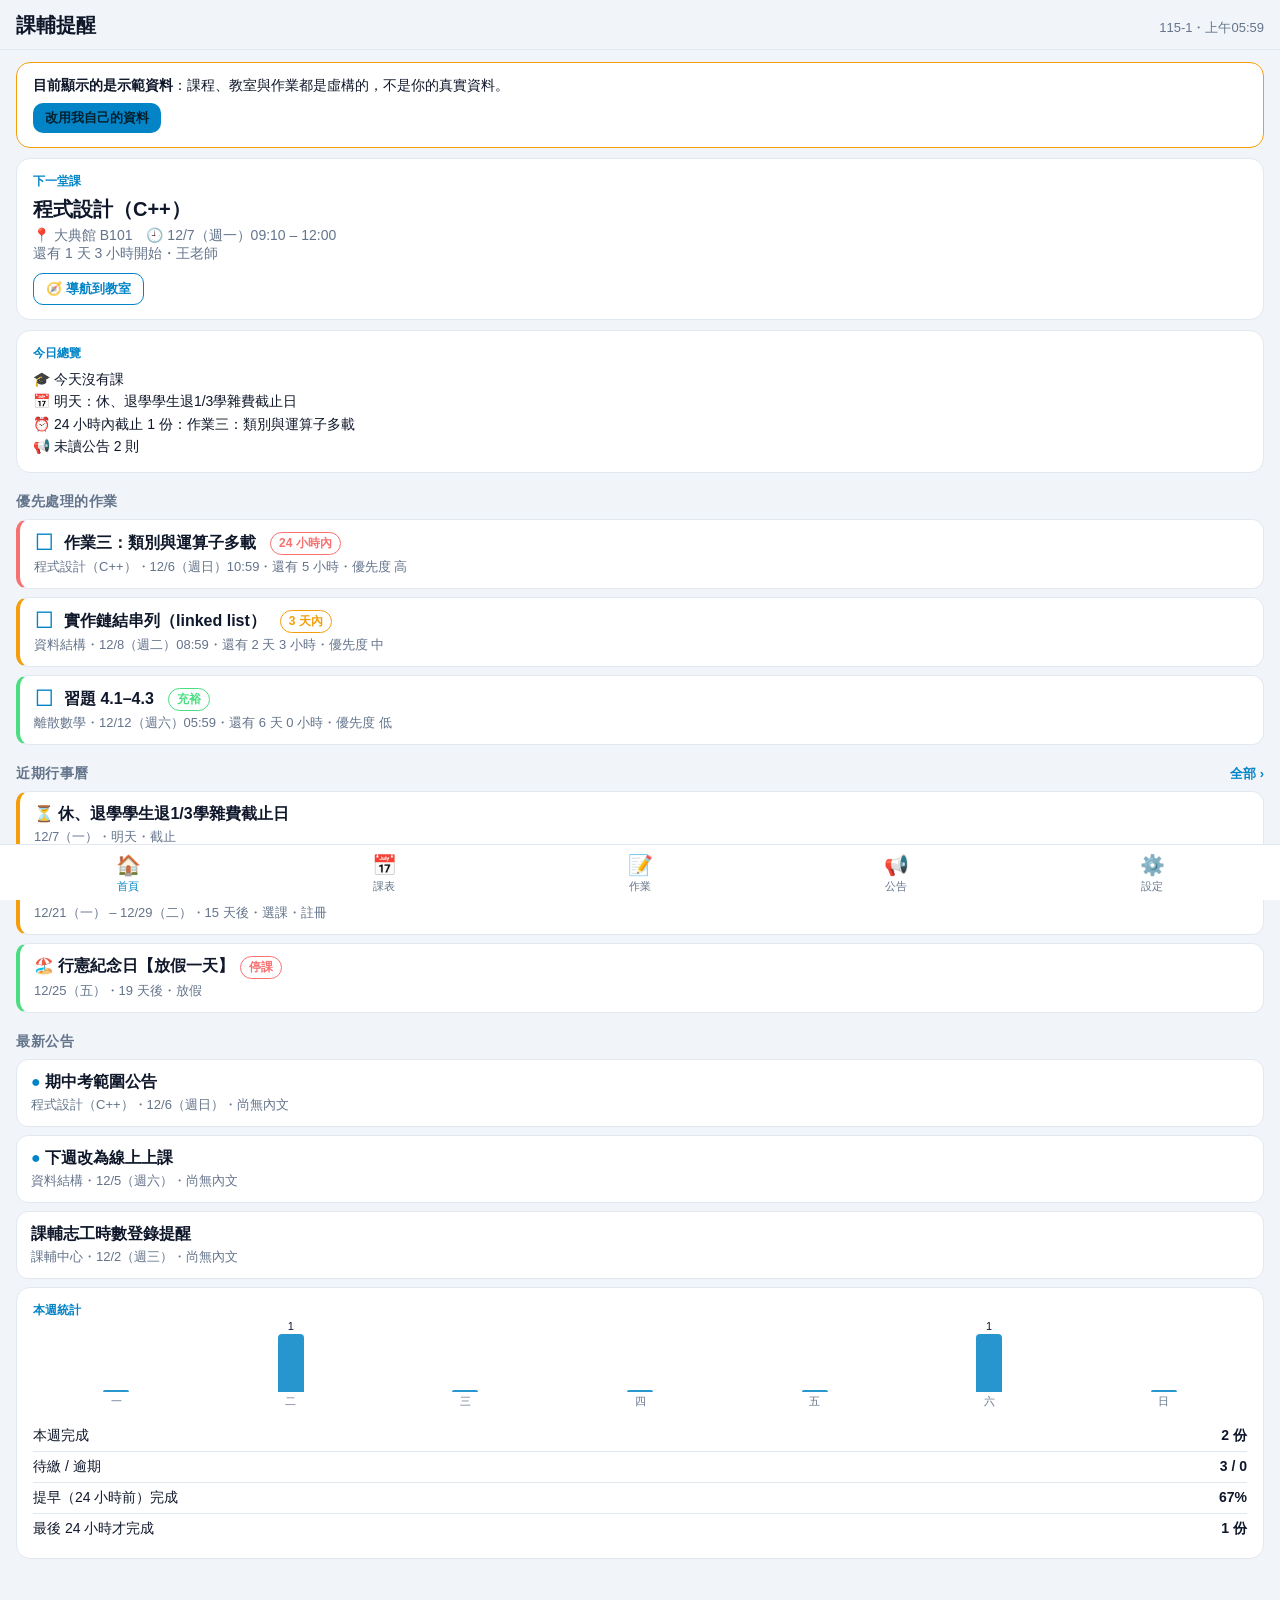
==== commit b8dfcff2: "Add files via upload" ====
--- a/index.html
+++ b/index.html
@@ -25,6 +25,7 @@
       <b>目前顯示的是示範資料</b>：課程、教室與作業都是虛構的，不是你的真實資料。
       <div><button class="btn small" id="btnBannerMine">改用我自己的資料</button></div>
     </div>
+    <div class="card hint" id="syncBanner" hidden></div>
     <div class="card next-class" id="nextClass"></div>
     <div class="card" id="brief"></div>
     <h2>優先處理的作業</h2>
@@ -151,6 +152,7 @@
     <h2>資料來源</h2>
     <div class="card">
       <p class="muted" id="dataSource"></p>
+      <div id="syncStatus"></div>
       <p class="muted">尚未串接課輔系統。串接後端後，會由後端定時取得最新資料；在那之前可以手動輸入。</p>
       <button class="btn secondary" id="btnMine">管理我的課程與作業</button>
     </div>
@@ -163,6 +165,13 @@
     </div>
   </section>
 </main>
+
+<div id="sheet" class="sheet" hidden role="dialog" aria-modal="true" aria-label="公告內容">
+  <div class="sheet-card">
+    <button id="sheetClose" class="sheet-close" type="button" aria-label="關閉">✕</button>
+    <div id="sheetBody"></div>
+  </div>
+</div>
 
 <nav>
   <button data-view="home" class="active"><span>🏠</span>首頁</button>
--- a/style.css
+++ b/style.css
@@ -99,3 +99,21 @@
 .day-note.off,.meta.off{color:var(--ok)}
 .day.is-off .slot{opacity:.45;text-decoration:line-through}
 .muted-inline{font-size:12px;color:var(--muted);font-weight:400}
+
+.notice{cursor:pointer}
+.notice .preview{font-size:13px;color:var(--muted);margin-top:4px;line-height:1.5}
+.sheet{position:fixed;inset:0;z-index:20;background:rgba(0,0,0,.45);display:flex;align-items:flex-end;justify-content:center}
+.sheet[hidden]{display:none}
+.sheet-card{position:relative;background:var(--card);color:var(--text);width:100%;max-width:640px;max-height:85vh;overflow:auto;
+  border-radius:18px 18px 0 0;padding:18px 16px calc(24px + env(safe-area-inset-bottom));box-shadow:0 -8px 30px rgba(0,0,0,.25)}
+.sheet-close{position:absolute;top:10px;right:10px;width:34px;height:34px;border-radius:50%;border:1px solid var(--line);background:var(--bg);color:var(--text);font-size:16px}
+.sheet-title{font-size:19px;margin:4px 40px 4px 0;line-height:1.4}
+.notice-content{font-size:16px;line-height:1.75;margin:14px 0;word-break:break-word}
+.notice-content a,.links a,.src a{color:var(--accent)}
+.links{list-style:none;padding:0;margin:6px 0 12px}
+.links li{padding:6px 0;border-bottom:1px solid var(--line);word-break:break-all}
+body.sheet-open{overflow:hidden}
+.src{font-size:12px}
+.warn{color:var(--warn)}
+.report{font-size:13px;color:var(--muted);padding-left:18px}
+details summary{font-size:14px;color:var(--accent);cursor:pointer;margin:4px 0}
